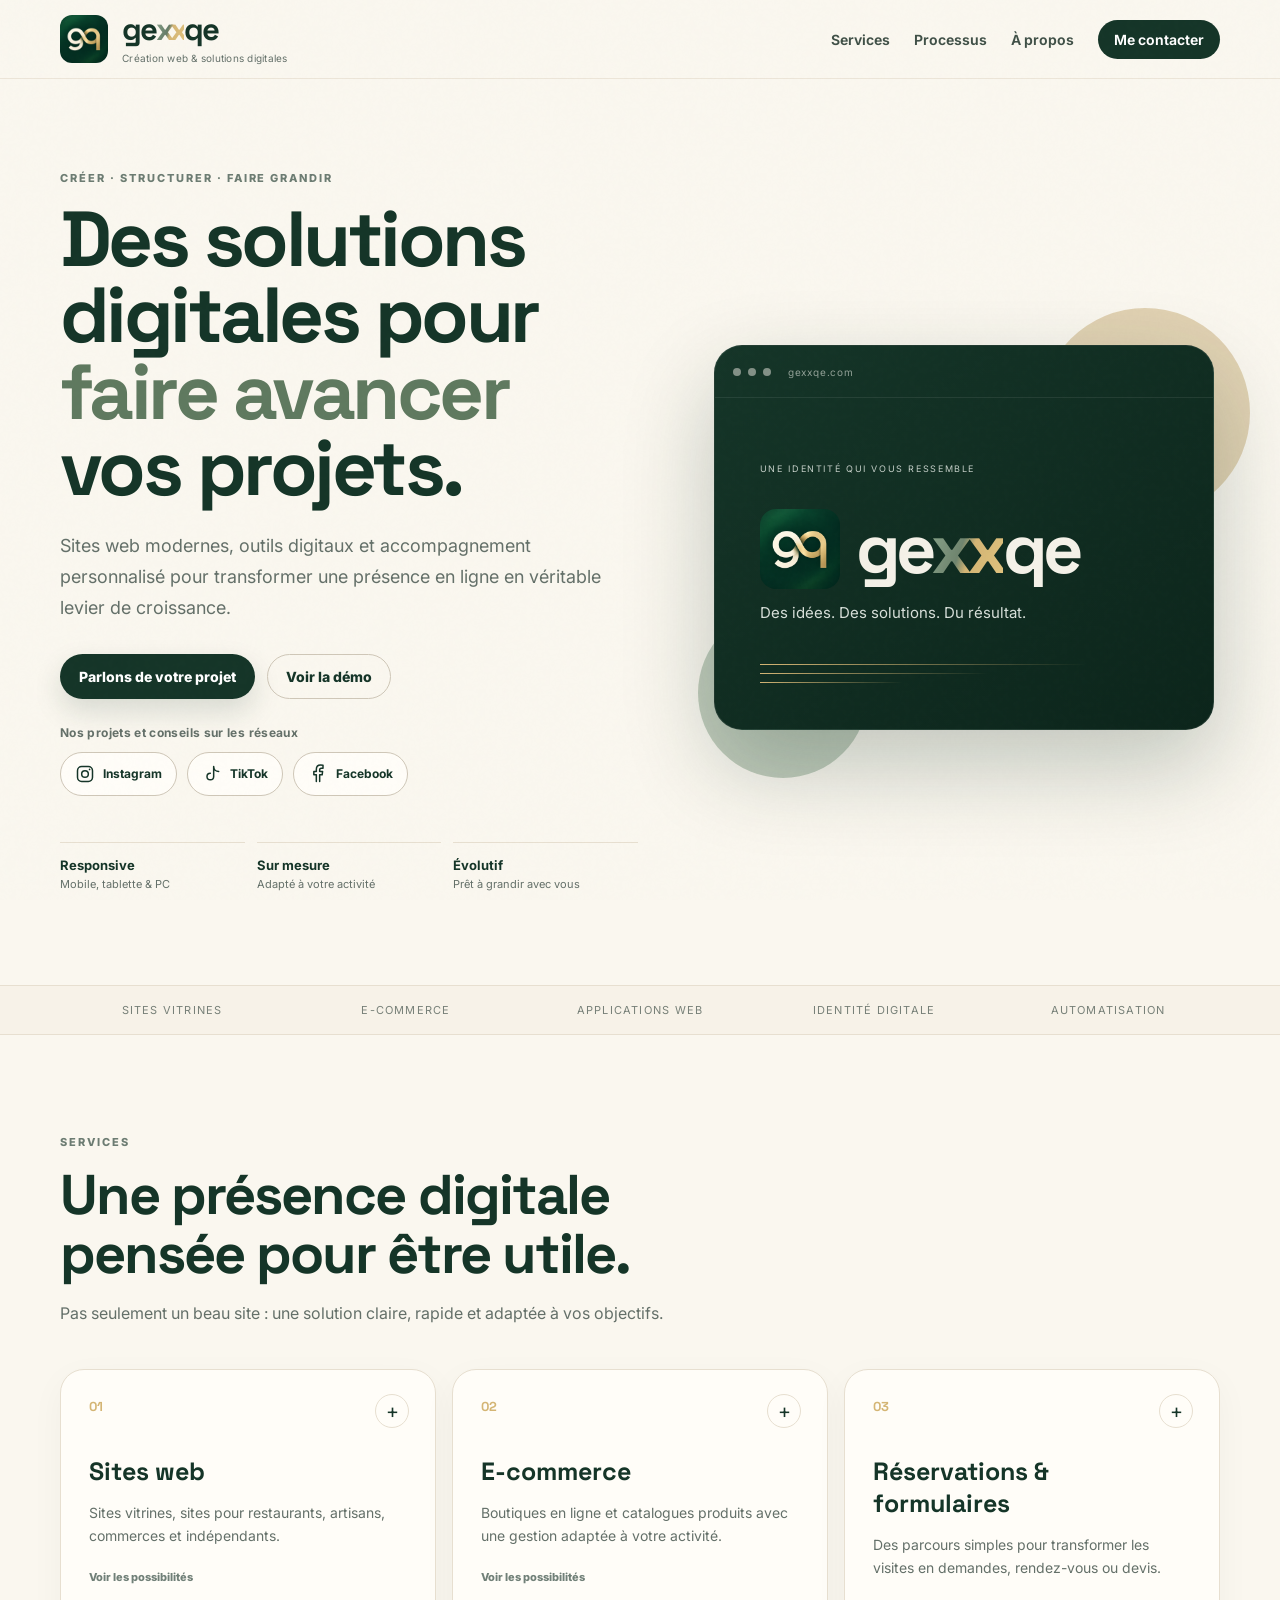
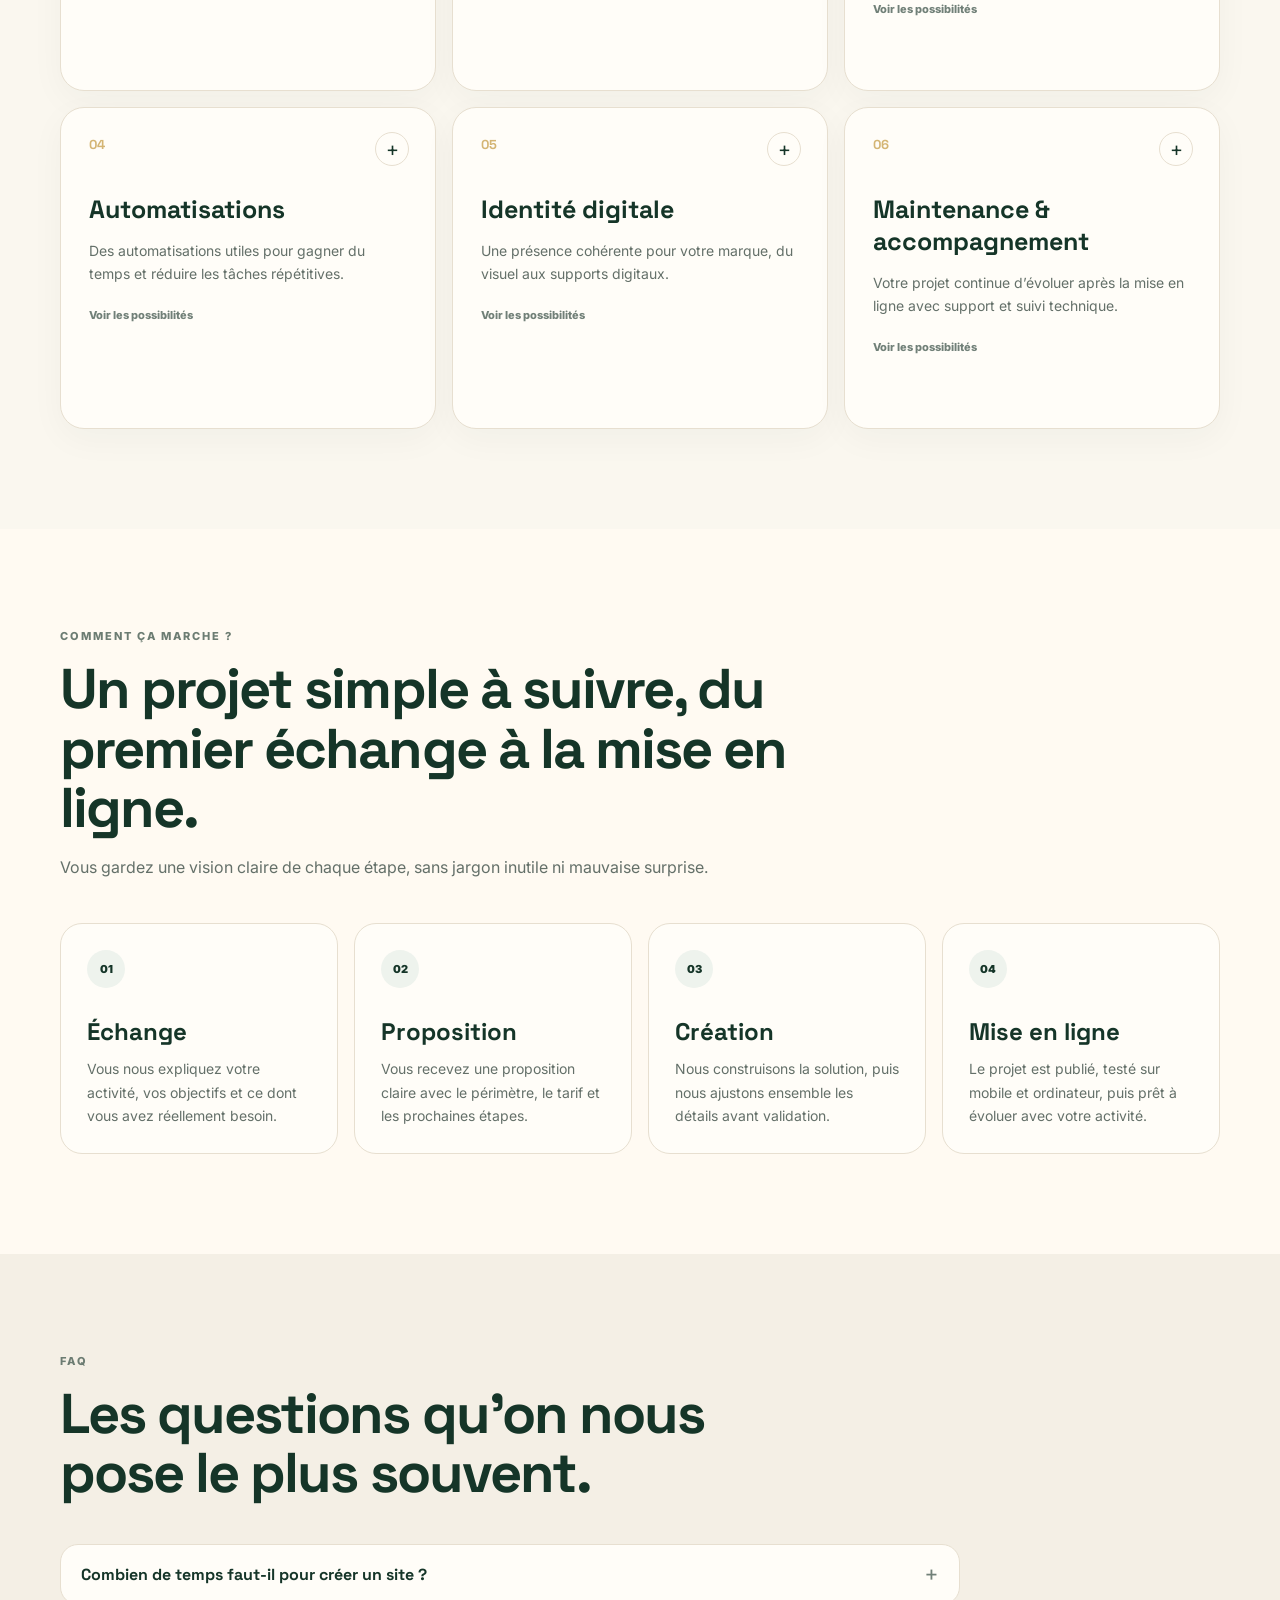
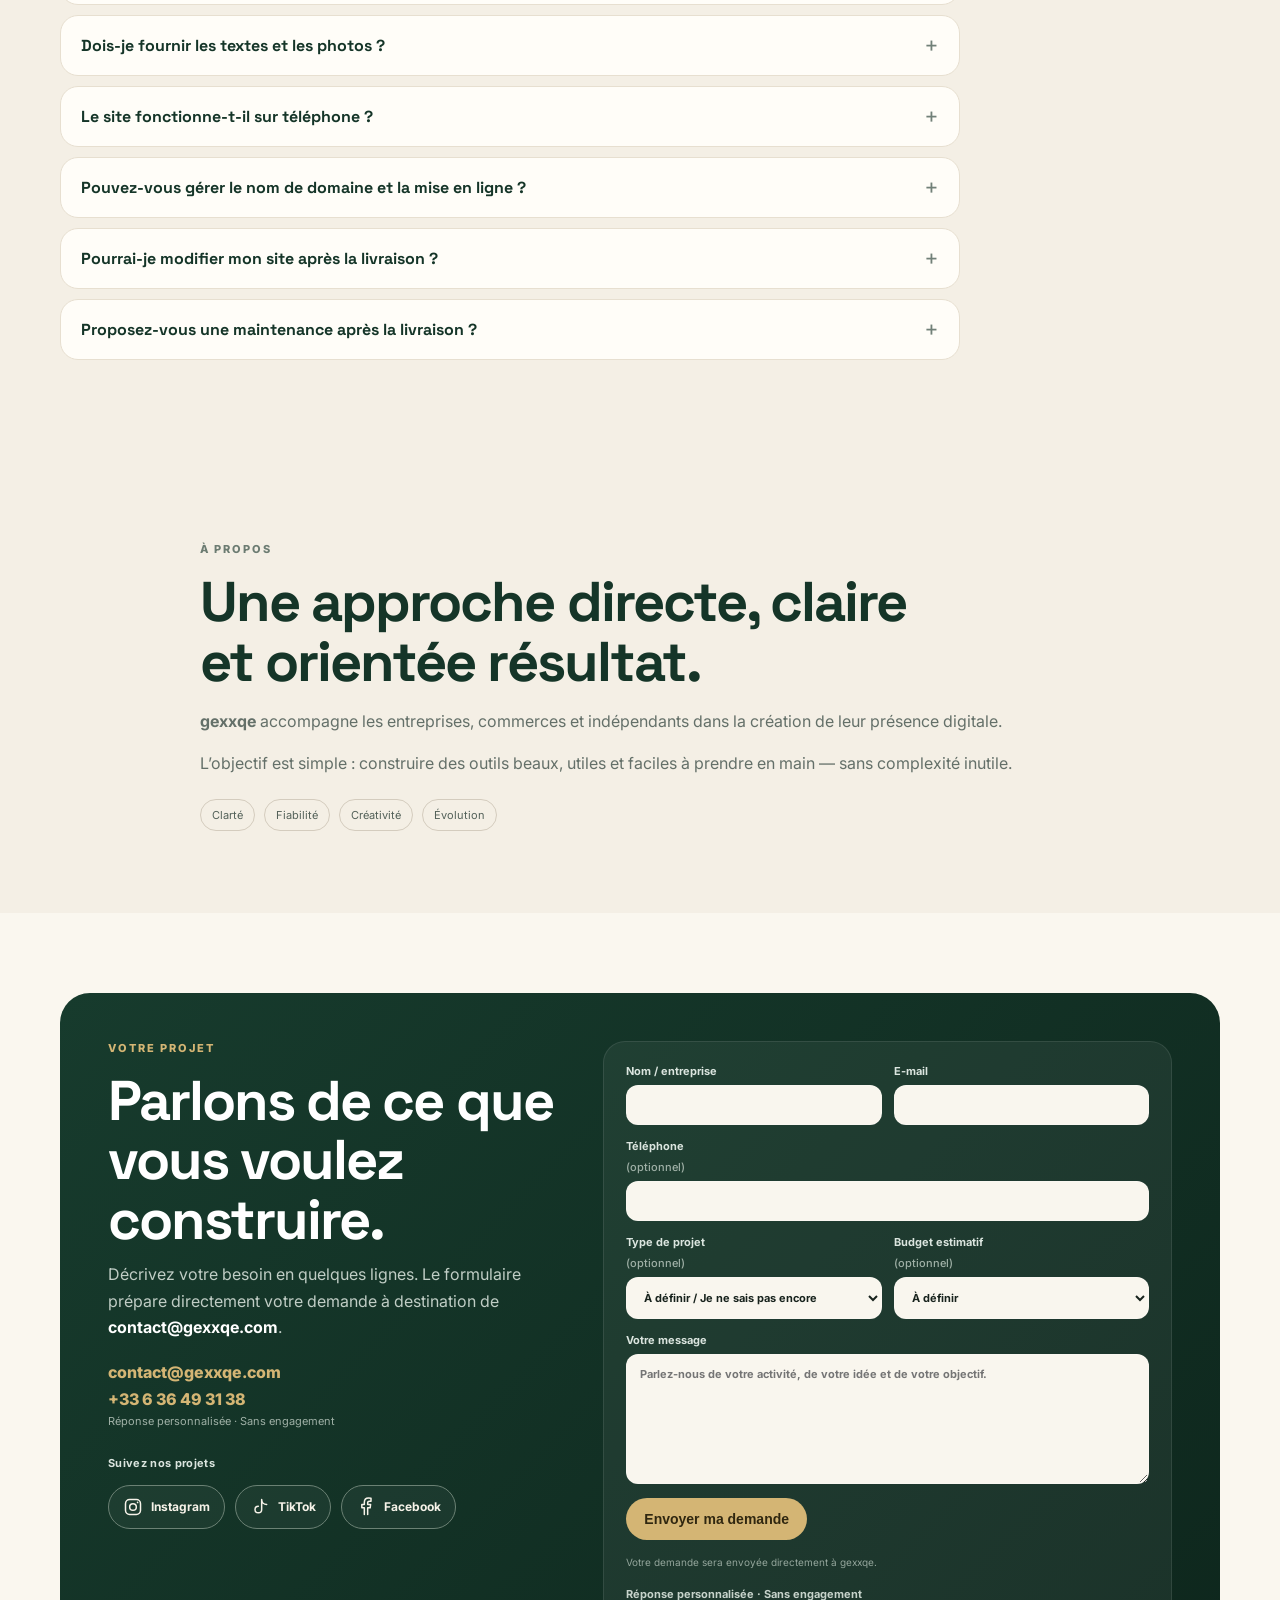
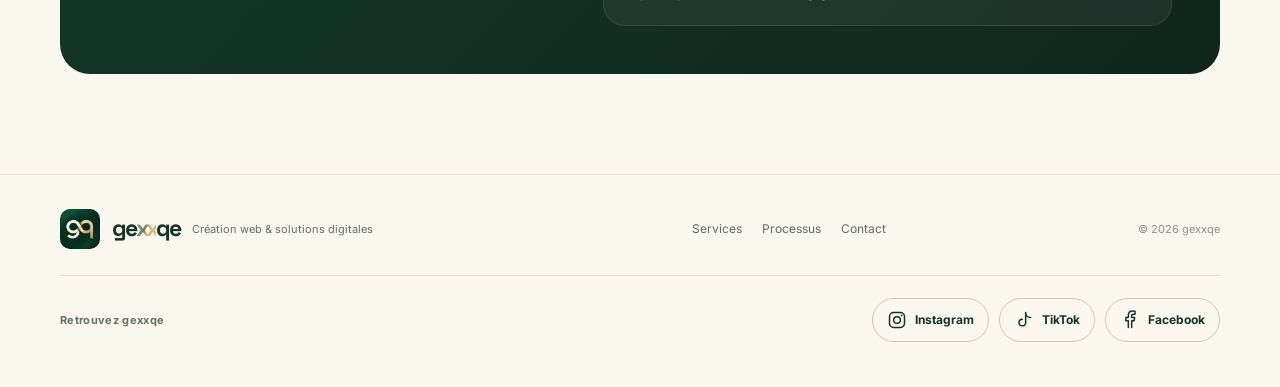
==== index.html @ e3d380ae "Show social profile buttons in homepage hero" ====
<!doctype html>
<html lang="fr">
<head>
  <meta charset="utf-8">
  <meta name="viewport" content="width=device-width,initial-scale=1,viewport-fit=cover">
  <meta name="theme-color" content="#153528">
  <meta name="description" content="gexxqe — Création web & solutions digitales. Sites modernes, performants et pensés pour faire grandir votre activité.">
  <title>gexxqe — Création web & solutions digitales</title>
  <link rel="icon" href="/favicon-gq.png" type="image/png" sizes="48x48">
  <link rel="icon" href="/favicon.ico" sizes="any">
  <link rel="apple-touch-icon" href="/apple-touch-icon.png" sizes="180x180">
  <link rel="preconnect" href="https://fonts.googleapis.com">
  <link rel="preconnect" href="https://fonts.gstatic.com" crossorigin>
  <link href="https://fonts.googleapis.com/css2?family=Inter:wght@400;500;600;700;800&family=Space+Grotesk:wght@500;600;700&display=swap" rel="stylesheet">
  <link rel="stylesheet" href="styles.css?v=hero-social-20261030">
</head>
<body>
  <div class="noise" aria-hidden="true"></div>

  <header class="site-header">
    <div class="shell nav-wrap">
      <a class="brand" href="#accueil" aria-label="gexxqe accueil">
        <img class="brand-icon" src="logo-gq.png" width="48" height="48" alt="" decoding="async">
        <span class="brand-copy"><span class="wordmark" aria-label="gexxqe"><span>ge</span><span class="xx">xx</span><span>qe</span></span>
          <span class="brand-tag">Création web & solutions digitales</span></span>
      </a>
      <button class="menu-btn" id="menuBtn" aria-label="Ouvrir le menu" aria-expanded="false">☰</button>
      <nav class="nav" id="nav">
        <a href="#services">Services</a>
        <a href="#processus">Processus</a>
        <a href="#apropos">À propos</a>
        <a class="nav-cta" href="#contact">Me contacter</a>
      </nav>
    </div>
  </header>

  <main>
    <section class="hero" id="accueil">
      <div class="shell hero-grid">
        <div class="hero-copy reveal">
          <div class="eyebrow">Créer · structurer · faire grandir</div>
          <h1>Des solutions digitales pour <span>faire avancer</span> vos projets.</h1>
          <p class="hero-lead">Sites web modernes, outils digitaux et accompagnement personnalisé pour transformer une présence en ligne en véritable levier de croissance.</p>
          <div class="hero-actions">
            <a class="btn primary" href="#contact">Parlons de votre projet</a>
            <a class="btn secondary" href="https://gexxqe.github.io/restaurant-template-pro/index.html" target="_blank" rel="noopener noreferrer" aria-label="Voir la démo du site de restaurant (nouvel onglet)">Voir la démo</a>
          </div>
          <div class="hero-social">
            <p class="social-label">Nos projets et conseils sur les réseaux</p>
            <nav class="social-links" aria-label="Suivez gexxqe sur les réseaux sociaux">
              <a class="social-link" href="https://www.instagram.com/gexxqe.web/" target="_blank" rel="noopener noreferrer" aria-label="gexxqe sur Instagram (nouvel onglet)"><svg viewBox="0 0 24 24" width="20" height="20" fill="none" stroke="currentColor" stroke-width="1.8" stroke-linecap="round" stroke-linejoin="round" aria-hidden="true" focusable="false"><rect x="3" y="3" width="18" height="18" rx="5"/><circle cx="12" cy="12" r="4"/><circle cx="17.5" cy="6.5" r="1" fill="currentColor" stroke="none"/></svg><span>Instagram</span></a>
              <a class="social-link" href="https://www.tiktok.com/@gexxqe.web" target="_blank" rel="noopener noreferrer" aria-label="gexxqe sur TikTok (nouvel onglet)"><svg viewBox="0 0 24 24" width="20" height="20" fill="none" stroke="currentColor" stroke-width="1.8" stroke-linecap="round" stroke-linejoin="round" aria-hidden="true" focusable="false"><path d="M14 3v12a4 4 0 1 1-4-4M14 3c0 4 3 6 6 6"/></svg><span>TikTok</span></a>
              <a class="social-link" href="https://www.facebook.com/share/14x7b2u1FqT/?mibextid=wwXIfr" target="_blank" rel="noopener noreferrer" aria-label="gexxqe sur Facebook (nouvel onglet)"><svg viewBox="0 0 24 24" width="20" height="20" fill="none" stroke="currentColor" stroke-width="1.8" stroke-linecap="round" stroke-linejoin="round" aria-hidden="true" focusable="false"><path d="M14 21v-8h3l.5-4H14V7c0-1.2.4-2 2-2h2V1.5c-.6-.1-1.6-.2-3-.2-3 0-5 1.9-5 5.4V9H7v4h3v8"/></svg><span>Facebook</span></a>
            </nav>
          </div>
          <div class="hero-proof">
            <div><strong>Responsive</strong><span>Mobile, tablette & PC</span></div>
            <div><strong>Sur mesure</strong><span>Adapté à votre activité</span></div>
            <div><strong>Évolutif</strong><span>Prêt à grandir avec vous</span></div>
          </div>
        </div>

        <div class="hero-visual reveal" aria-hidden="true">
          <div class="visual-card">
            <div class="visual-top">
              <span class="dot"></span><span class="dot"></span><span class="dot"></span>
              <span class="browser-url">gexxqe.com</span>
            </div>
            <div class="visual-body">
              <span class="visual-kicker">UNE IDENTITÉ QUI VOUS RESSEMBLE</span>
              <div class="visual-logo"><img class="visual-brand-icon" src="logo-gq.png" width="80" height="80" alt=""><span>ge</span><span class="xx">xx</span><span>qe</span></div>
              <p>Des idées. Des solutions. Du résultat.</p>
              <div class="visual-lines"><i></i><i></i><i></i></div>
            </div>
          </div>
          <div class="orb orb-one"></div>
          <div class="orb orb-two"></div>
        </div>
      </div>
    </section>

    <section class="strip">
      <div class="shell strip-grid">
        <span>Sites vitrines</span><span>E-commerce</span><span>Applications web</span><span>Identité digitale</span><span>Automatisation</span>
      </div>
    </section>

    <section class="section" id="services">
      <div class="shell">
        <div class="section-head reveal">
          <div class="eyebrow">Services</div>
          <h2>Une présence digitale pensée pour être utile.</h2>
          <p>Pas seulement un beau site : une solution claire, rapide et adaptée à vos objectifs.</p>
        </div>
        <div class="cards services-grid">
          <details class="service-card reveal">
            <summary>
              <span class="service-number">01</span>
              <h3>Sites web</h3>
              <p>Sites vitrines, sites pour restaurants, artisans, commerces et indépendants.</p>
              <span class="service-more">Voir les possibilités</span>
            </summary>
            <div class="service-details">
              <ul>
                <li>Site vitrine</li>
                <li>Site restaurant / commerce</li>
                <li>Site artisan / indépendant</li>
                <li>Landing page</li>
                <li>Refonte de site existant</li>
                <li>Site multilingue</li>
                <li>SEO technique de base</li>
              </ul>
            </div>
          </details>

          <details class="service-card reveal">
            <summary>
              <span class="service-number">02</span>
              <h3>E-commerce</h3>
              <p>Boutiques en ligne et catalogues produits avec une gestion adaptée à votre activité.</p>
              <span class="service-more">Voir les possibilités</span>
            </summary>
            <div class="service-details">
              <ul>
                <li>Boutique en ligne</li>
                <li>Catalogue produits</li>
                <li>Paiement en ligne</li>
                <li>Commandes & suivi</li>
                <li>Click & collect</li>
                <li>Promotions & codes</li>
              </ul>
            </div>
          </details>

          <details class="service-card reveal">
            <summary>
              <span class="service-number">03</span>
              <h3>Réservations & formulaires</h3>
              <p>Des parcours simples pour transformer les visites en demandes, rendez-vous ou devis.</p>
              <span class="service-more">Voir les possibilités</span>
            </summary>
            <div class="service-details">
              <ul>
                <li>Réservation restaurant</li>
                <li>Prise de rendez-vous</li>
                <li>Demande de devis</li>
                <li>Formulaire de contact</li>
                <li>Inscription / recrutement</li>
                <li>Formulaires sur mesure</li>
              </ul>
            </div>
          </details>

          <details class="service-card reveal">
            <summary>
              <span class="service-number">04</span>
              <h3>Automatisations</h3>
              <p>Des automatisations utiles pour gagner du temps et réduire les tâches répétitives.</p>
              <span class="service-more">Voir les possibilités</span>
            </summary>
            <div class="service-details">
              <ul>
                <li>E-mails automatiques</li>
                <li>Confirmations</li>
                <li>Rappels</li>
                <li>Notifications internes</li>
                <li>Centralisation des demandes</li>
                <li>Flux de travail personnalisés</li>
              </ul>
            </div>
          </details>

          <details class="service-card reveal">
            <summary>
              <span class="service-number">05</span>
              <h3>Identité digitale</h3>
              <p>Une présence cohérente pour votre marque, du visuel aux supports digitaux.</p>
              <span class="service-more">Voir les possibilités</span>
            </summary>
            <div class="service-details">
              <ul>
                <li>Logo & univers visuel</li>
                <li>Palette de couleurs</li>
                <li>Typographies</li>
                <li>Signature e-mail</li>
                <li>Carte de visite digitale</li>
                <li>Éléments pour réseaux sociaux</li>
              </ul>
            </div>
          </details>

          <details class="service-card reveal">
            <summary>
              <span class="service-number">06</span>
              <h3>Maintenance & accompagnement</h3>
              <p>Votre projet continue d’évoluer après la mise en ligne avec support et suivi technique.</p>
              <span class="service-more">Voir les possibilités</span>
            </summary>
            <div class="service-details">
              <ul>
                <li>Maintenance</li>
                <li>Corrections</li>
                <li>Ajout de fonctionnalités</li>
                <li>Optimisation mobile</li>
                <li>Nom de domaine & DNS</li>
                <li>E-mail professionnel</li>
                <li>Support & accompagnement</li>
              </ul>
            </div>
          </details>
        </div>
      </div>
    </section>

    <section class="section process-section" id="processus">
      <div class="shell">
        <div class="section-head reveal">
          <div class="eyebrow">Comment ça marche ?</div>
          <h2>Un projet simple à suivre, du premier échange à la mise en ligne.</h2>
          <p>Vous gardez une vision claire de chaque étape, sans jargon inutile ni mauvaise surprise.</p>
        </div>
        <div class="process-grid">
          <article class="process-step reveal"><span>01</span><h3>Échange</h3><p>Vous nous expliquez votre activité, vos objectifs et ce dont vous avez réellement besoin.</p></article>
          <article class="process-step reveal"><span>02</span><h3>Proposition</h3><p>Vous recevez une proposition claire avec le périmètre, le tarif et les prochaines étapes.</p></article>
          <article class="process-step reveal"><span>03</span><h3>Création</h3><p>Nous construisons la solution, puis nous ajustons ensemble les détails avant validation.</p></article>
          <article class="process-step reveal"><span>04</span><h3>Mise en ligne</h3><p>Le projet est publié, testé sur mobile et ordinateur, puis prêt à évoluer avec votre activité.</p></article>
        </div>
      </div>
    </section>

    <section class="section faq-section" id="faq">
      <div class="shell">
        <div class="section-head reveal">
          <div class="eyebrow">FAQ</div>
          <h2>Les questions qu’on nous pose le plus souvent.</h2>
        </div>
        <div class="faq-list reveal">
          <details><summary>Combien de temps faut-il pour créer un site ?</summary><p>Pour un site vitrine standard, comptez généralement entre 1 et 3 semaines selon le contenu, les retours et les fonctionnalités demandées.</p></details>
          <details><summary>Dois-je fournir les textes et les photos ?</summary><p>Vous pouvez fournir vos contenus existants. Nous pouvons aussi vous aider à structurer les textes, les sections et les visuels nécessaires.</p></details>
          <details><summary>Le site fonctionne-t-il sur téléphone ?</summary><p>Oui. Chaque projet est conçu pour fonctionner sur mobile, tablette et ordinateur.</p></details>
          <details><summary>Pouvez-vous gérer le nom de domaine et la mise en ligne ?</summary><p>Oui. Nous pouvons vous accompagner pour le domaine, la configuration technique et la mise en ligne du site.</p></details>
          <details><summary>Pourrai-je modifier mon site après la livraison ?</summary><p>Oui, selon la formule choisie. Certaines solutions intègrent un espace d’administration pour gérer facilement le contenu.</p></details>
          <details><summary>Proposez-vous une maintenance après la livraison ?</summary><p>Oui. La maintenance, les évolutions et le support peuvent être ajoutés selon vos besoins.</p></details>
        </div>
      </div>
    </section>

    <section class="section about-section" id="apropos">
      <div class="shell about-simple">
        <div class="about-copy reveal">
          <div class="eyebrow">À propos</div>
          <h2>Une approche directe, claire et orientée résultat.</h2>
          <p><strong>gexxqe</strong> accompagne les entreprises, commerces et indépendants dans la création de leur présence digitale.</p>
          <p>L’objectif est simple : construire des outils beaux, utiles et faciles à prendre en main — sans complexité inutile.</p>
          <div class="values"><span>Clarté</span><span>Fiabilité</span><span>Créativité</span><span>Évolution</span></div>
        </div>
      </div>
    </section>

    <section class="section contact-section" id="contact">
      <div class="shell contact-card reveal">
        <div class="contact-copy">
          <div class="eyebrow gold">Votre projet</div>
          <h2>Parlons de ce que vous voulez construire.</h2>
          <p>Décrivez votre besoin en quelques lignes. Le formulaire prépare directement votre demande à destination de <strong>contact@gexxqe.com</strong>.</p>
          <div class="contact-direct">
            <a href="mailto:contact@gexxqe.com">contact@gexxqe.com</a>
            <a href="tel:+33636493138">+33 6 36 49 31 38</a>
            <span>Réponse personnalisée · Sans engagement</span>
          </div>
          <div class="contact-social">
            <p class="social-label">Suivez nos projets</p>
            <nav class="social-links" aria-label="Réseaux sociaux de gexxqe">
              <a class="social-link" href="https://www.instagram.com/gexxqe.web/" target="_blank" rel="noopener noreferrer" aria-label="gexxqe sur Instagram (nouvel onglet)"><svg viewBox="0 0 24 24" width="20" height="20" fill="none" stroke="currentColor" stroke-width="1.8" stroke-linecap="round" stroke-linejoin="round" aria-hidden="true" focusable="false"><rect x="3" y="3" width="18" height="18" rx="5"/><circle cx="12" cy="12" r="4"/><circle cx="17.5" cy="6.5" r="1" fill="currentColor" stroke="none"/></svg><span>Instagram</span></a>
              <a class="social-link" href="https://www.tiktok.com/@gexxqe.web" target="_blank" rel="noopener noreferrer" aria-label="gexxqe sur TikTok (nouvel onglet)"><svg viewBox="0 0 24 24" width="20" height="20" fill="none" stroke="currentColor" stroke-width="1.8" stroke-linecap="round" stroke-linejoin="round" aria-hidden="true" focusable="false"><path d="M14 3v12a4 4 0 1 1-4-4M14 3c0 4 3 6 6 6"/></svg><span>TikTok</span></a>
              <a class="social-link" href="https://www.facebook.com/share/14x7b2u1FqT/?mibextid=wwXIfr" target="_blank" rel="noopener noreferrer" aria-label="gexxqe sur Facebook (nouvel onglet)"><svg viewBox="0 0 24 24" width="20" height="20" fill="none" stroke="currentColor" stroke-width="1.8" stroke-linecap="round" stroke-linejoin="round" aria-hidden="true" focusable="false"><path d="M14 21v-8h3l.5-4H14V7c0-1.2.4-2 2-2h2V1.5c-.6-.1-1.6-.2-3-.2-3 0-5 1.9-5 5.4V9H7v4h3v8"/></svg><span>Facebook</span></a>
            </nav>
          </div>
        </div>
        <form class="contact-form" id="contactForm" action="https://formsubmit.co/contact@gexxqe.com" method="POST">
          <input type="hidden" name="_subject" value="Nouvelle demande depuis gexxqe.com">
          <input type="hidden" name="_template" value="table">
          <input type="hidden" name="_next" value="https://gexxqe.com/merci.html">
          <input type="text" name="_honey" class="form-honey" tabindex="-1" autocomplete="off" aria-hidden="true">
          <div class="form-row">
            <label>Nom / entreprise<input type="text" name="name" autocomplete="name" required></label>
            <label>E-mail<input type="email" name="email" autocomplete="email" required></label>
          </div>
          <label>Téléphone <span class="optional">(optionnel)</span><input type="tel" name="phone" autocomplete="tel" inputmode="tel"></label>
          <div class="form-row">
            <label>Type de projet <span class="optional">(optionnel)</span>
              <select name="project">
                <option value="" selected>À définir / Je ne sais pas encore</option>
                <option>Site web</option>
                <option>E-commerce</option>
                <option>Réservations / formulaires</option>
                <option>Automatisation</option>
                <option>Identité digitale</option>
                <option>Maintenance / évolution</option>
                <option>Application / outil digital</option>
                <option>Autre</option>
              </select>
            </label>
            <label>Budget estimatif <span class="optional">(optionnel)</span>
              <select name="budget">
                <option value="" selected>À définir</option>
                <option>Moins de 700 €</option>
                <option>700–1 000 €</option>
                <option>1 000–1 500 €</option>
                <option>Plus de 1 500 €</option>
              </select>
            </label>
          </div>
          <label>Votre message<textarea name="message" rows="5" required placeholder="Parlez-nous de votre activité, de votre idée et de votre objectif."></textarea></label>
          <button class="btn gold-btn form-submit" type="submit">Envoyer ma demande</button>
          <p class="form-note">Votre demande sera envoyée directement à gexxqe.</p>
          <p class="form-trust">Réponse personnalisée · Sans engagement</p>
        </form>
      </div>
    </section>
  </main>

  <footer>
    <div class="shell footer-grid">
      <div class="footer-brand">
        <span class="brand-lockup"><img class="brand-icon" src="logo-gq.png" width="48" height="48" alt="" decoding="async"><span class="wordmark small"><span>ge</span><span class="xx">xx</span><span>qe</span></span></span>
        <span>Création web & solutions digitales</span>
      </div>
      <div class="footer-links"><a href="#services">Services</a><a href="#processus">Processus</a><a href="mailto:contact@gexxqe.com">Contact</a></div>
      <div class="copyright">© <span id="year"></span> gexxqe</div>
    </div>
    <div class="shell footer-social">
      <span class="social-label">Retrouvez gexxqe</span>
      <nav class="social-links" aria-label="Retrouvez gexxqe sur les réseaux sociaux">
              <a class="social-link" href="https://www.instagram.com/gexxqe.web/" target="_blank" rel="noopener noreferrer" aria-label="gexxqe sur Instagram (nouvel onglet)"><svg viewBox="0 0 24 24" width="20" height="20" fill="none" stroke="currentColor" stroke-width="1.8" stroke-linecap="round" stroke-linejoin="round" aria-hidden="true" focusable="false"><rect x="3" y="3" width="18" height="18" rx="5"/><circle cx="12" cy="12" r="4"/><circle cx="17.5" cy="6.5" r="1" fill="currentColor" stroke="none"/></svg><span>Instagram</span></a>
              <a class="social-link" href="https://www.tiktok.com/@gexxqe.web" target="_blank" rel="noopener noreferrer" aria-label="gexxqe sur TikTok (nouvel onglet)"><svg viewBox="0 0 24 24" width="20" height="20" fill="none" stroke="currentColor" stroke-width="1.8" stroke-linecap="round" stroke-linejoin="round" aria-hidden="true" focusable="false"><path d="M14 3v12a4 4 0 1 1-4-4M14 3c0 4 3 6 6 6"/></svg><span>TikTok</span></a>
              <a class="social-link" href="https://www.facebook.com/share/14x7b2u1FqT/?mibextid=wwXIfr" target="_blank" rel="noopener noreferrer" aria-label="gexxqe sur Facebook (nouvel onglet)"><svg viewBox="0 0 24 24" width="20" height="20" fill="none" stroke="currentColor" stroke-width="1.8" stroke-linecap="round" stroke-linejoin="round" aria-hidden="true" focusable="false"><path d="M14 21v-8h3l.5-4H14V7c0-1.2.4-2 2-2h2V1.5c-.6-.1-1.6-.2-3-.2-3 0-5 1.9-5 5.4V9H7v4h3v8"/></svg><span>Facebook</span></a>
      </nav>
    </div>
  </footer>

  <script src="app.js"></script>
</body>
</html>
---- styles.css ----
:root{--deep:#153528;--deep2:#0f2b20;--sage:#8da98f;--gold:#d4b574;--cream:#faf7ef;--paper:#fffdf8;--ink:#18231d;--muted:#647069;--line:#e7dfd0;--shadow:0 24px 70px rgba(21,53,40,.12)}
*{box-sizing:border-box}html{scroll-behavior:smooth}body{margin:0;background:var(--cream);color:var(--ink);font-family:Inter,system-ui,sans-serif;overflow-x:hidden}a{color:inherit;text-decoration:none}.shell{width:min(1160px,calc(100% - 40px));margin:auto}.noise{position:fixed;inset:0;pointer-events:none;opacity:.025;z-index:100;background-image:url("data:image/svg+xml,%3Csvg viewBox='0 0 180 180' xmlns='http://www.w3.org/2000/svg'%3E%3Cfilter id='n'%3E%3CfeTurbulence type='fractalNoise' baseFrequency='.85' numOctaves='2' stitchTiles='stitch'/%3E%3C/filter%3E%3Crect width='100%25' height='100%25' filter='url(%23n)' opacity='.55'/%3E%3C/svg%3E")}
.site-header{position:sticky;top:0;z-index:50;background:rgba(250,247,239,.86);backdrop-filter:blur(18px);border-bottom:1px solid rgba(231,223,208,.75)}.nav-wrap{min-height:78px;display:flex;align-items:center;justify-content:space-between;gap:24px}.brand{display:flex;align-items:center;gap:14px}.wordmark{display:inline-flex;align-items:center;font-family:"Space Grotesk",sans-serif;font-weight:700;font-size:31px;letter-spacing:-2px;color:var(--deep);line-height:1}.wordmark .xx{background:linear-gradient(110deg,var(--sage),#667c67 45%,var(--gold) 55%,#e0c37e);-webkit-background-clip:text;background-clip:text;color:transparent;letter-spacing:-4px}.brand-tag{font-size:11px;letter-spacing:.06em;color:var(--muted);border-left:1px solid var(--line);padding-left:14px}.nav{display:flex;align-items:center;gap:24px;font-size:14px;font-weight:650}.nav a:not(.nav-cta){color:#405047}.nav a:hover{color:var(--deep)}.nav-cta{padding:11px 16px;border-radius:999px;background:var(--deep);color:white}.menu-btn{display:none;border:0;background:none;font-size:24px;color:var(--deep)}
.hero{position:relative;padding:92px 0 80px;min-height:720px;display:flex;align-items:center}.hero-grid{display:grid;grid-template-columns:1.06fr .94fr;gap:70px;align-items:center}.eyebrow{text-transform:uppercase;letter-spacing:.18em;font-size:11px;font-weight:800;color:#6c7c72;margin-bottom:16px}.eyebrow.gold{color:var(--gold)}h1,h2,h3{font-family:"Space Grotesk",sans-serif}h1{font-size:clamp(46px,6.2vw,78px);line-height:.98;letter-spacing:-.045em;margin:0 0 24px;color:var(--deep)}h1 span{color:#5f795f}.hero-lead{font-size:18px;line-height:1.72;color:var(--muted);max-width:680px;margin:0}.hero-actions{display:flex;gap:12px;flex-wrap:wrap;margin-top:30px}.btn{display:inline-flex;align-items:center;justify-content:center;padding:13px 18px;border-radius:999px;font-weight:800;font-size:14px;transition:.25s ease;border:1px solid transparent}.btn:hover{transform:translateY(-2px)}.primary{background:var(--deep);color:white;box-shadow:0 12px 28px rgba(21,53,40,.15)}.secondary{background:transparent;border-color:#cfc7b8;color:var(--deep)}.gold-btn{background:var(--gold);color:#302710}.dark-outline{border-color:#557064;color:white}.full{width:100%}.hero-proof{display:grid;grid-template-columns:repeat(3,1fr);gap:12px;margin-top:46px}.hero-proof div{padding:14px 0;border-top:1px solid var(--line)}.hero-proof strong,.hero-proof span{display:block}.hero-proof strong{font-size:13px;color:var(--deep)}.hero-proof span{font-size:11px;color:var(--muted);margin-top:4px}
.hero-visual{position:relative;min-height:500px;display:grid;place-items:center}.visual-card{width:min(100%,500px);aspect-ratio:1/.77;border-radius:28px;background:linear-gradient(145deg,#153528,#0c251b);box-shadow:0 36px 90px rgba(13,42,30,.24);overflow:hidden;position:relative;z-index:2;border:1px solid rgba(255,255,255,.08)}.visual-top{height:52px;border-bottom:1px solid rgba(255,255,255,.08);display:flex;align-items:center;padding:0 18px;gap:7px}.dot{width:8px;height:8px;border-radius:50%;background:#839187}.browser-url{margin-left:10px;font-size:10px;color:#91a096;letter-spacing:.08em}.visual-body{padding:58px 45px}.visual-kicker{font-size:9px;letter-spacing:.18em;color:#c5cfc8}.visual-logo{font-family:"Space Grotesk";font-weight:700;font-size:70px;letter-spacing:-5px;color:#f4f1e8;margin:28px 0 10px}.visual-logo .xx{background:linear-gradient(110deg,var(--sage),#6f856e 44%,var(--gold) 56%,#e2c57f);-webkit-background-clip:text;background-clip:text;color:transparent}.visual-body p{color:#d7dfd9;margin:0;font-size:15px}.visual-lines{margin-top:42px;display:grid;gap:8px}.visual-lines i{height:1px;background:linear-gradient(90deg,var(--gold),transparent);display:block}.visual-lines i:nth-child(1){width:80%}.visual-lines i:nth-child(2){width:56%}.visual-lines i:nth-child(3){width:35%}.orb{position:absolute;border-radius:50%;filter:blur(0);opacity:.7}.orb-one{width:210px;height:210px;background:#d7c39b;right:-30px;top:20px}.orb-two{width:170px;height:170px;background:#a9bba7;left:-10px;bottom:10px}
.strip{border-top:1px solid var(--line);border-bottom:1px solid var(--line);background:#f7f2e8}.strip-grid{display:grid;grid-template-columns:repeat(5,1fr);padding:17px 0;text-align:center;gap:10px}.strip span{font-size:11px;text-transform:uppercase;letter-spacing:.11em;color:#778078}
.section{padding:100px 0}.section-head{max-width:730px;margin-bottom:42px}.section-head h2,.about-copy h2,.contact-card h2{font-size:clamp(35px,5vw,56px);line-height:1.06;letter-spacing:-.035em;margin:0 0 16px;color:var(--deep)}.section-head p,.about-copy p{font-size:16px;line-height:1.75;color:var(--muted);margin:0}.cards{display:grid;gap:16px}.services-grid{grid-template-columns:repeat(3,1fr)}.service-card{background:var(--paper);border:1px solid var(--line);border-radius:24px;padding:28px;min-height:340px;box-shadow:0 10px 35px rgba(21,53,40,.04)}.service-number{display:block;color:var(--gold);font-family:"Space Grotesk";font-weight:700;font-size:13px;margin-bottom:40px}.service-card h3{font-size:25px;margin:0 0 12px;color:var(--deep)}.service-card p{color:var(--muted);line-height:1.65;font-size:14px}.service-card ul,.price-card ul{list-style:none;padding:0;margin:24px 0 0;display:grid;gap:10px}.service-card li,.price-card li{font-size:13px;color:#4b5d52}.service-card li:before,.price-card li:before{content:"↗";color:var(--gold);margin-right:8px}
.section-dark{background:var(--deep2);color:white}.section-head.light h2{color:white}.section-head.light p{color:#b8c5bd}.project-card{display:grid;grid-template-columns:1.1fr .9fr;background:#173b2d;border:1px solid rgba(255,255,255,.08);border-radius:28px;overflow:hidden}.project-preview{padding:32px;background:radial-gradient(circle at 30% 30%,#355c47,#173b2d 60%)}.project-browser{background:#f7f2e8;border-radius:18px;overflow:hidden;box-shadow:0 28px 70px rgba(0,0,0,.25);min-height:350px}.mini-header{height:58px;background:white;display:flex;align-items:center;padding:0 18px;gap:9px;color:var(--deep);font-weight:800}.mini-header span{margin-right:auto}.mini-header div{width:7px;height:7px;border-radius:50%;background:#d7d2c8}.mini-hero{padding:55px 38px;min-height:292px;background:linear-gradient(120deg,#f8f3e8,#e3ebdf);display:flex;flex-direction:column;justify-content:center}.mini-hero small{font-size:9px;letter-spacing:.18em;color:#917938}.mini-hero strong{font-family:"Space Grotesk";color:var(--deep);font-size:35px;line-height:1.05;max-width:430px;margin:12px 0}.mini-hero span{font-size:11px;color:#6b756d}.project-copy{padding:44px;display:flex;flex-direction:column;justify-content:center}.tag{font-size:10px;text-transform:uppercase;letter-spacing:.16em;color:var(--gold)}.project-copy h3{font-size:35px;margin:12px 0;color:white}.project-copy p{color:#bdc9c1;line-height:1.7}.project-features{display:grid;grid-template-columns:1fr 1fr;gap:9px;margin:24px 0 28px;font-size:12px;color:#dce5df}
.pricing-grid{display:grid;grid-template-columns:repeat(3,1fr);gap:16px}.price-card{position:relative;background:var(--paper);border:1px solid var(--line);border-radius:24px;padding:30px}.price-card.featured{background:linear-gradient(145deg,#173b2d,#102d22);color:white;transform:translateY(-8px);box-shadow:0 28px 65px rgba(21,53,40,.18)}.plan{display:block;text-transform:uppercase;letter-spacing:.13em;font-size:11px;font-weight:800;color:#7a857e}.featured .plan{color:#c3d0c7}.price{display:block;font-family:"Space Grotesk";font-size:29px;margin:18px 0 12px;color:var(--deep)}.featured .price{color:white}.price-card p{font-size:14px;line-height:1.65;color:var(--muted);min-height:70px}.featured p,.featured li{color:#c7d3cb}.price-card .btn{margin-top:30px}.popular{position:absolute;right:20px;top:20px;background:var(--gold);color:#342a14;border-radius:999px;padding:7px 9px;font-size:9px;font-weight:900;text-transform:uppercase;letter-spacing:.1em}.pricing-note{text-align:center;font-size:12px;color:var(--muted);margin-top:26px}
.about-section{background:#f4efe5}.about-grid{display:grid;grid-template-columns:.75fr 1.25fr;gap:70px;align-items:center}.about-mark{min-height:0;border-radius:30px;background:transparent;display:grid;place-items:center;box-shadow:none;overflow:hidden}.about-logo{display:block;width:100%;height:auto;border-radius:30px}.about-copy p{margin-bottom:14px}.values{display:flex;gap:9px;flex-wrap:wrap;margin-top:24px}.values span{border:1px solid #d4ccbe;border-radius:999px;padding:8px 11px;font-size:11px;color:#536159}
.contact-section{padding-top:80px}.contact-card{background:linear-gradient(135deg,#173b2d,#0e271d);border-radius:30px;padding:48px;display:grid;grid-template-columns:1.2fr .8fr;gap:30px;align-items:center;color:white}.contact-card h2{color:white;margin-bottom:12px}.contact-card p{color:#c0cdc5;line-height:1.65;margin:0;max-width:700px}.contact-actions{display:flex;justify-content:flex-end;gap:10px;flex-wrap:wrap}
footer{padding:34px 0 45px;border-top:1px solid var(--line)}.footer-grid{display:grid;grid-template-columns:1.4fr 1fr .6fr;gap:20px;align-items:center}.footer-brand{display:flex;align-items:center;gap:12px;color:var(--muted);font-size:11px}.wordmark.small{font-size:23px}.footer-links{display:flex;justify-content:center;gap:20px;font-size:12px;color:#5f6b64}.copyright{text-align:right;font-size:11px;color:#8a918d}
.reveal{opacity:0;transform:translateY(22px);transition:opacity .7s ease,transform .7s ease}.reveal.is-visible{opacity:1;transform:none}
@media(max-width:900px){.brand-tag{display:none}.nav{position:absolute;top:78px;left:20px;right:20px;background:#fffdf8;border:1px solid var(--line);border-radius:18px;padding:18px;display:none;flex-direction:column;align-items:stretch;box-shadow:var(--shadow)}.nav.open{display:flex}.menu-btn{display:block}.hero{padding-top:60px}.hero-grid,.project-card,.about-grid,.contact-card{grid-template-columns:1fr}.hero-visual{min-height:430px}.services-grid,.pricing-grid{grid-template-columns:1fr}.price-card.featured{transform:none}.strip-grid{grid-template-columns:repeat(2,1fr)}.strip-grid span:last-child{grid-column:1/-1}.contact-actions{justify-content:flex-start}.footer-grid{grid-template-columns:1fr;text-align:left}.footer-links{justify-content:flex-start}.copyright{text-align:left}.about-mark{min-height:340px}}
@media(max-width:560px){.shell{width:min(100% - 28px,1160px)}.site-header .shell{width:calc(100% - 28px)}.hero{min-height:auto;padding:52px 0 58px}.hero-grid{gap:35px}h1{font-size:47px}.hero-proof{grid-template-columns:1fr}.hero-proof div{padding:10px 0}.hero-visual{min-height:330px}.visual-card{border-radius:22px}.visual-body{padding:42px 28px}.visual-logo{font-size:54px}.section{padding:72px 0}.service-card,.price-card{padding:24px}.project-preview{padding:14px}.project-browser{min-height:300px}.mini-hero{padding:40px 22px}.mini-hero strong{font-size:29px}.project-copy{padding:28px}.project-features{grid-template-columns:1fr}.contact-card{padding:30px 24px}.footer-brand{align-items:flex-start;flex-direction:column}}
@media(prefers-reduced-motion:reduce){html{scroll-behavior:auto}.reveal{opacity:1;transform:none;transition:none}.btn{transition:none}}

.process-section{background:#fffaf2}.process-grid{display:grid;grid-template-columns:repeat(4,1fr);gap:16px}.process-step{background:var(--paper);border:1px solid var(--line);border-radius:22px;padding:26px;min-height:230px}.process-step>span{display:inline-flex;width:38px;height:38px;border-radius:50%;align-items:center;justify-content:center;background:#eef3ed;color:var(--deep);font-size:11px;font-weight:900;margin-bottom:28px}.process-step h3{font-size:24px;margin:0 0 10px;color:var(--deep)}.process-step p{font-size:14px;line-height:1.65;color:var(--muted);margin:0}
.faq-section{background:#f4efe5}.faq-list{display:grid;gap:10px;max-width:900px}.faq-list details{background:var(--paper);border:1px solid var(--line);border-radius:18px;padding:0 20px}.faq-list summary{cursor:pointer;list-style:none;font-family:"Space Grotesk";font-weight:700;color:var(--deep);padding:19px 34px 19px 0;position:relative}.faq-list summary::-webkit-details-marker{display:none}.faq-list summary:after{content:"+";position:absolute;right:0;top:14px;font-size:24px;color:#718078;font-weight:400}.faq-list details[open] summary:after{content:"–"}.faq-list p{color:var(--muted);line-height:1.7;font-size:14px;margin:0;padding:0 0 18px}
.contact-card{grid-template-columns:.9fr 1.1fr;align-items:start}.contact-copy strong{color:white}.contact-direct{display:grid;gap:5px;margin-top:22px}.contact-direct a{color:var(--gold);font-weight:800}.contact-direct span{font-size:11px;color:#9fb0a6}.contact-form{display:grid;gap:14px;background:rgba(255,255,255,.055);border:1px solid rgba(255,255,255,.09);border-radius:22px;padding:22px}.form-row{display:grid;grid-template-columns:1fr 1fr;gap:12px}.contact-form label{display:grid;gap:7px;font-size:11px;font-weight:700;color:#dbe5df}.contact-form input,.contact-form select,.contact-form textarea{width:100%;border:1px solid rgba(255,255,255,.15);background:#f9f6ee;color:var(--ink);border-radius:12px;padding:12px 13px;font:inherit;outline:none}.contact-form textarea{resize:vertical;min-height:130px}.contact-form input:focus,.contact-form select:focus,.contact-form textarea:focus{border-color:var(--gold);box-shadow:0 0 0 3px rgba(212,181,116,.16)}.form-submit{border:0;cursor:pointer;width:max-content}.form-note{font-size:10px!important;color:#93a59b!important;margin:0!important}
@media(max-width:900px){.process-grid{grid-template-columns:repeat(2,1fr)}.contact-card{grid-template-columns:1fr}}
@media(max-width:560px){.process-grid,.form-row{grid-template-columns:1fr}.process-step{min-height:0}.form-submit{width:100%}}

.optional{font-weight:500;color:#9fb0a6}.form-trust{font-size:11px!important;color:#c7d3cb!important;margin:0!important;font-weight:700}.contact-direct a+a{margin-top:2px}
@media(max-width:560px){.contact-form textarea{min-height:105px}}

.service-card{padding:0;min-height:0;overflow:hidden}.service-card summary{list-style:none;cursor:pointer;padding:28px;min-height:320px;position:relative}.service-card summary::-webkit-details-marker{display:none}.service-card summary:after{content:"+";position:absolute;right:26px;top:24px;width:32px;height:32px;border:1px solid var(--line);border-radius:50%;display:grid;place-items:center;color:var(--deep);font-size:20px;font-weight:400}.service-card[open] summary:after{content:"–"}.service-card[open] summary{min-height:0}.service-card summary p{margin-bottom:0}.service-more{display:inline-block;margin-top:22px;font-size:11px;font-weight:800;color:#718078}.service-details{padding:0 28px 28px;border-top:1px solid var(--line);background:#fbf8f1}.service-details ul{margin-top:22px}.service-card[open]{box-shadow:0 16px 44px rgba(21,53,40,.08)}
@media(max-width:560px){.service-card summary{min-height:0;padding:24px}.service-card summary:after{right:20px;top:20px}.service-details{padding:0 24px 24px}}

.form-honey{position:absolute!important;left:-9999px!important;width:1px!important;height:1px!important;opacity:0!important;pointer-events:none!important}
.thanks-page{min-height:100vh;display:grid;place-items:center;padding:24px;background:radial-gradient(circle at top,#eef3ed,var(--cream) 55%)}.thanks-wrap{width:min(720px,100%)}.thanks-card{background:var(--paper);border:1px solid var(--line);border-radius:30px;padding:52px;box-shadow:var(--shadow);text-align:center}.thanks-card .wordmark{margin-bottom:36px}.thanks-card .eyebrow{margin-top:10px}.thanks-card h1{font-size:clamp(40px,7vw,66px);margin-bottom:20px}.thanks-card p{color:var(--muted);line-height:1.7;margin:0 auto 28px;max-width:520px}.thanks-card .btn{min-width:180px}
@media(max-width:560px){.thanks-card{padding:38px 24px}.thanks-card h1{font-size:42px}}

.about-simple{max-width:880px;margin:auto}.about-simple .about-copy{max-width:820px}.about-simple .about-copy h2{max-width:760px}.about-section{padding:82px 0}.about-simple .values{margin-top:22px}
@media(max-width:560px){.about-section{padding:58px 0}.about-simple .about-copy h2{font-size:clamp(38px,11vw,52px)}.about-simple .about-copy p{font-size:15px;line-height:1.7}.about-simple .values{gap:8px}.about-simple .values span{padding:8px 10px}}

/* Shared gq identity: complete square artwork with safe margins. */
.brand-icon{display:block;width:48px;height:48px;object-fit:contain;border-radius:12px;flex-shrink:0}
.brand-copy{display:flex;flex-direction:column;gap:7px;min-width:0}
.brand-copy .brand-tag{border:0;padding:0;font-size:10px;letter-spacing:.025em}
.brand-lockup{display:inline-flex;align-items:center;gap:12px;flex-shrink:0}
.footer-brand .brand-icon{width:40px;height:40px;border-radius:10px}
.visual-logo{display:flex;align-items:center;gap:0}
.visual-brand-icon{display:block;width:80px;height:80px;object-fit:contain;border-radius:16px;flex-shrink:0;margin-right:16px}
.thanks-brand{justify-content:center;margin-bottom:36px}
.thanks-card .thanks-brand .wordmark{margin-bottom:0}
@media(max-width:560px){.brand{gap:10px}.brand-icon{width:42px;height:42px;border-radius:10px}.brand-copy .wordmark{font-size:28px}.visual-brand-icon{width:64px;height:64px;margin-right:12px}}

/* Public social profiles, available in contact and footer. */
.social-links{display:flex;align-items:center;flex-wrap:wrap;gap:10px}
.social-link{display:inline-flex;align-items:center;justify-content:center;gap:8px;min-height:44px;padding:10px 14px;border:1px solid #cfc7b8;border-radius:999px;color:var(--deep);font-size:12px;font-weight:700;transition:background .2s ease,color .2s ease,border-color .2s ease}
.social-link svg{display:block;flex-shrink:0}
.social-link:hover{background:var(--deep);border-color:var(--deep);color:var(--cream)}
.social-link:focus-visible{outline:3px solid var(--gold);outline-offset:4px}
.social-label{font-size:11px;font-weight:700;letter-spacing:.03em}
.contact-social{margin-top:26px}
.contact-card .contact-social .social-label{margin:0 0 12px;color:#dbe5df}
.contact-social .social-link{color:#f7f3e9;border-color:#6b8174;background:rgba(255,255,255,.04)}
.contact-social .social-link:hover{background:var(--gold);color:#153528;border-color:var(--gold)}
.footer-social{display:flex;align-items:center;justify-content:space-between;flex-wrap:wrap;gap:14px;margin-top:26px;padding-top:22px;border-top:1px solid var(--line)}
.footer-social .social-label{color:var(--muted)}
@media(max-width:560px){.footer-social{align-items:flex-start;flex-direction:column}.social-links{gap:8px}.social-link{padding:10px 12px}}
@media(prefers-reduced-motion:reduce){.social-link{transition:none}}

/* Social profiles visible in the introductory section. */
.hero-social{margin-top:26px}
.hero-social .social-label{margin:0 0 12px;color:var(--muted);font-size:12px}
.hero-social .social-link{background:var(--paper)}
.hero-social .social-link:hover{background:var(--deep)}
@media(max-width:560px){.hero-social{margin-top:24px}.hero-social .social-links{gap:8px}}
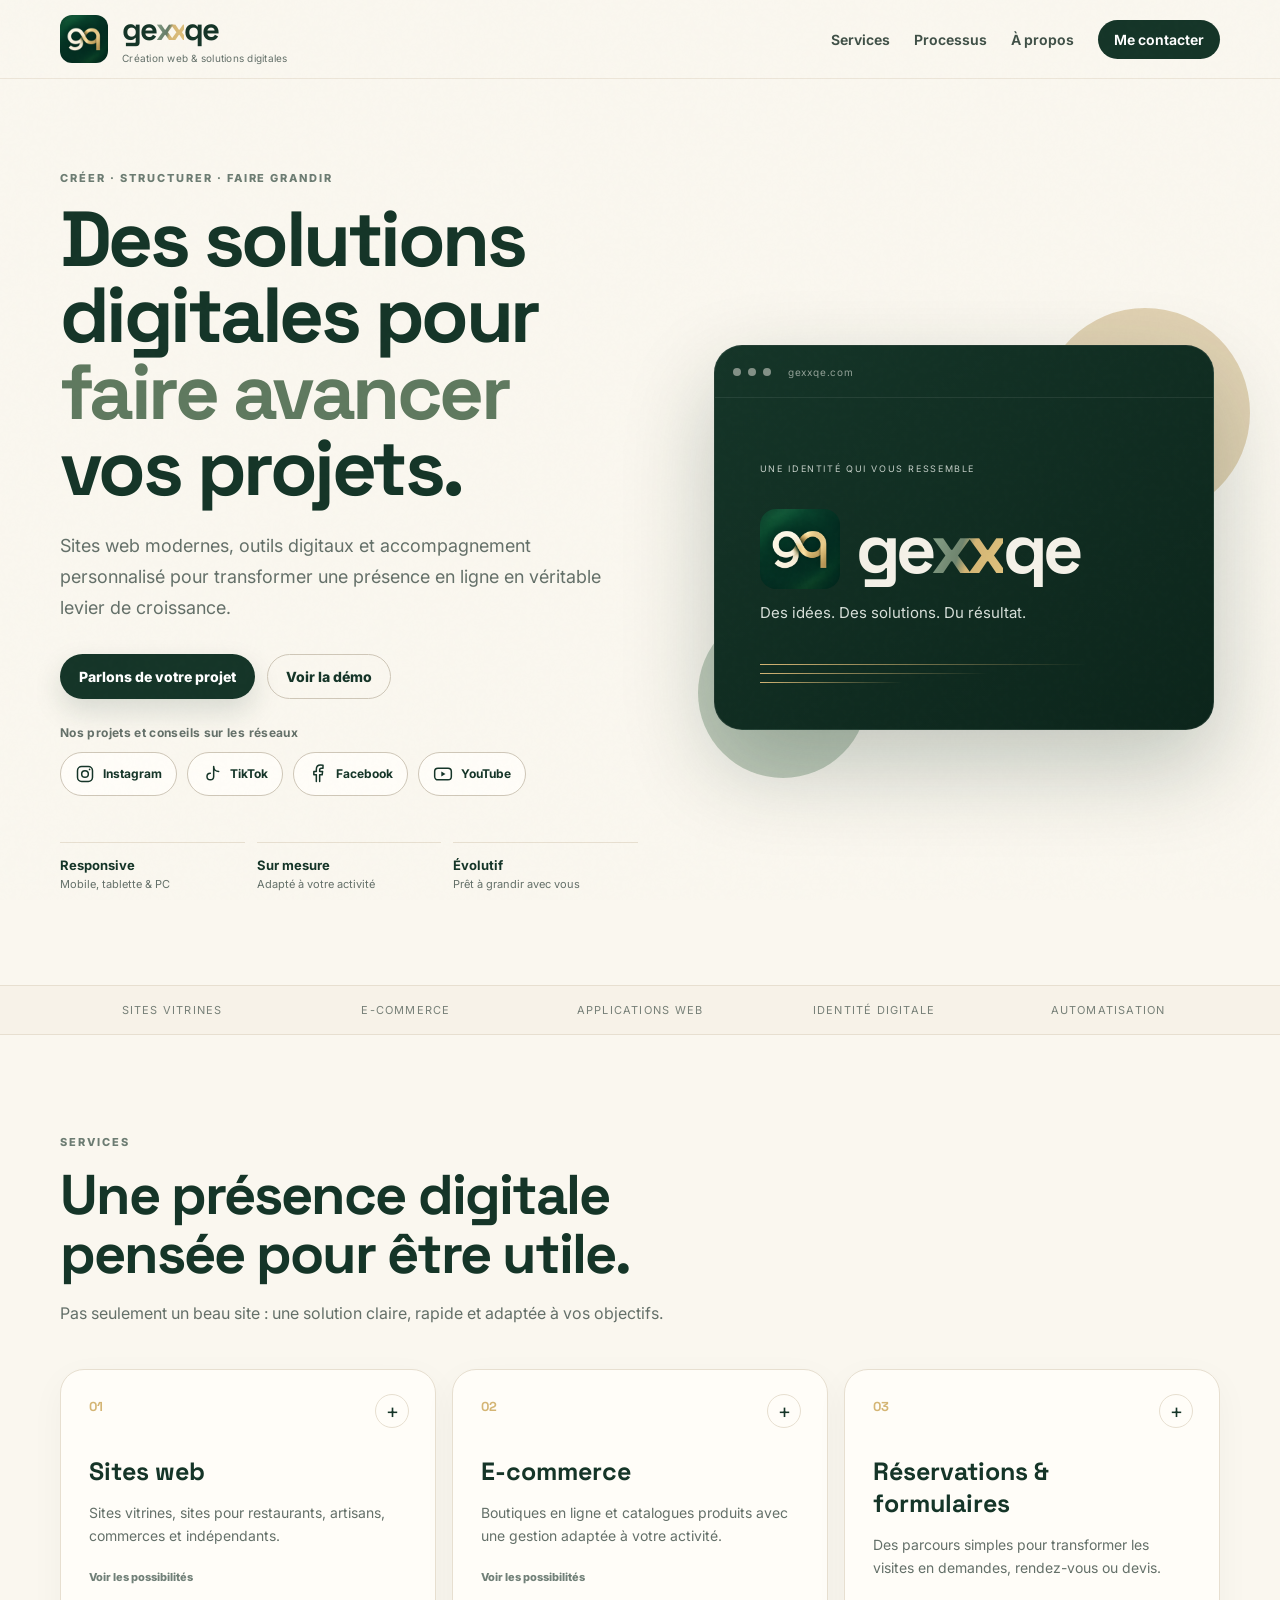
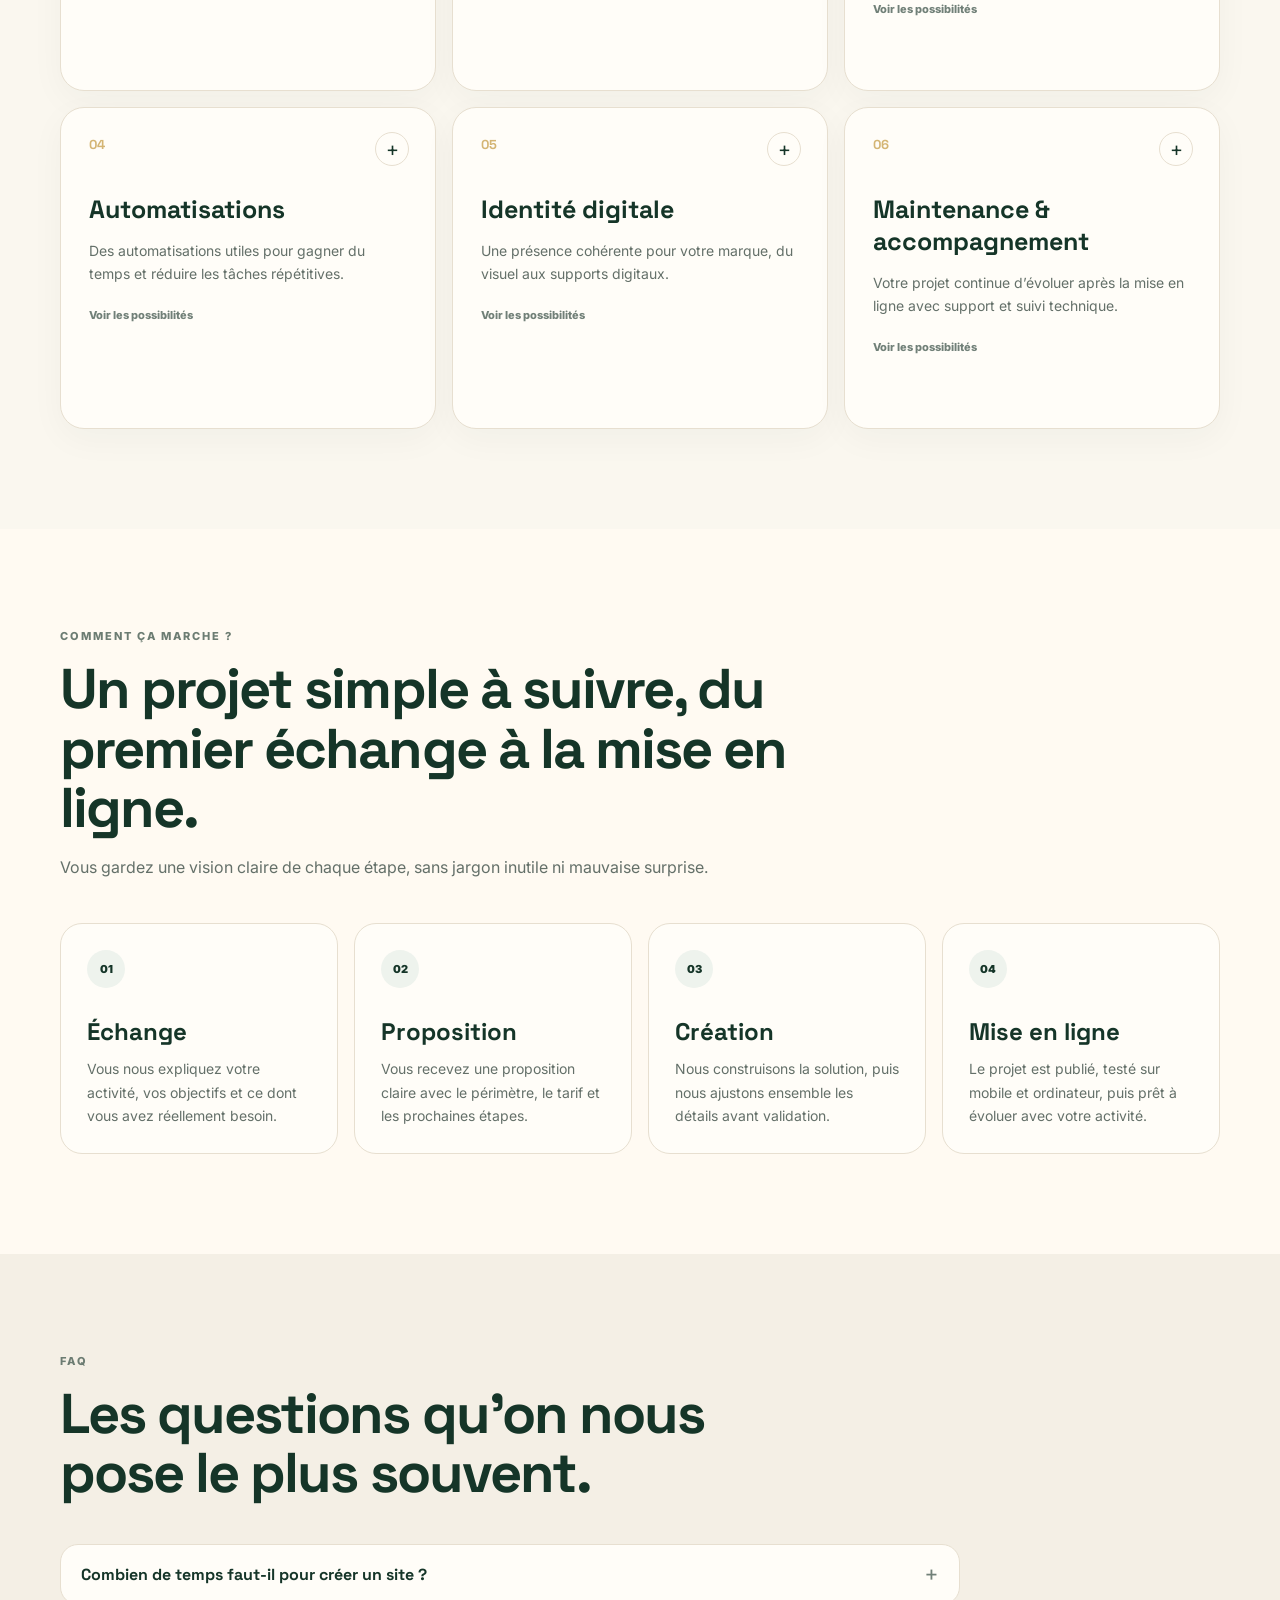
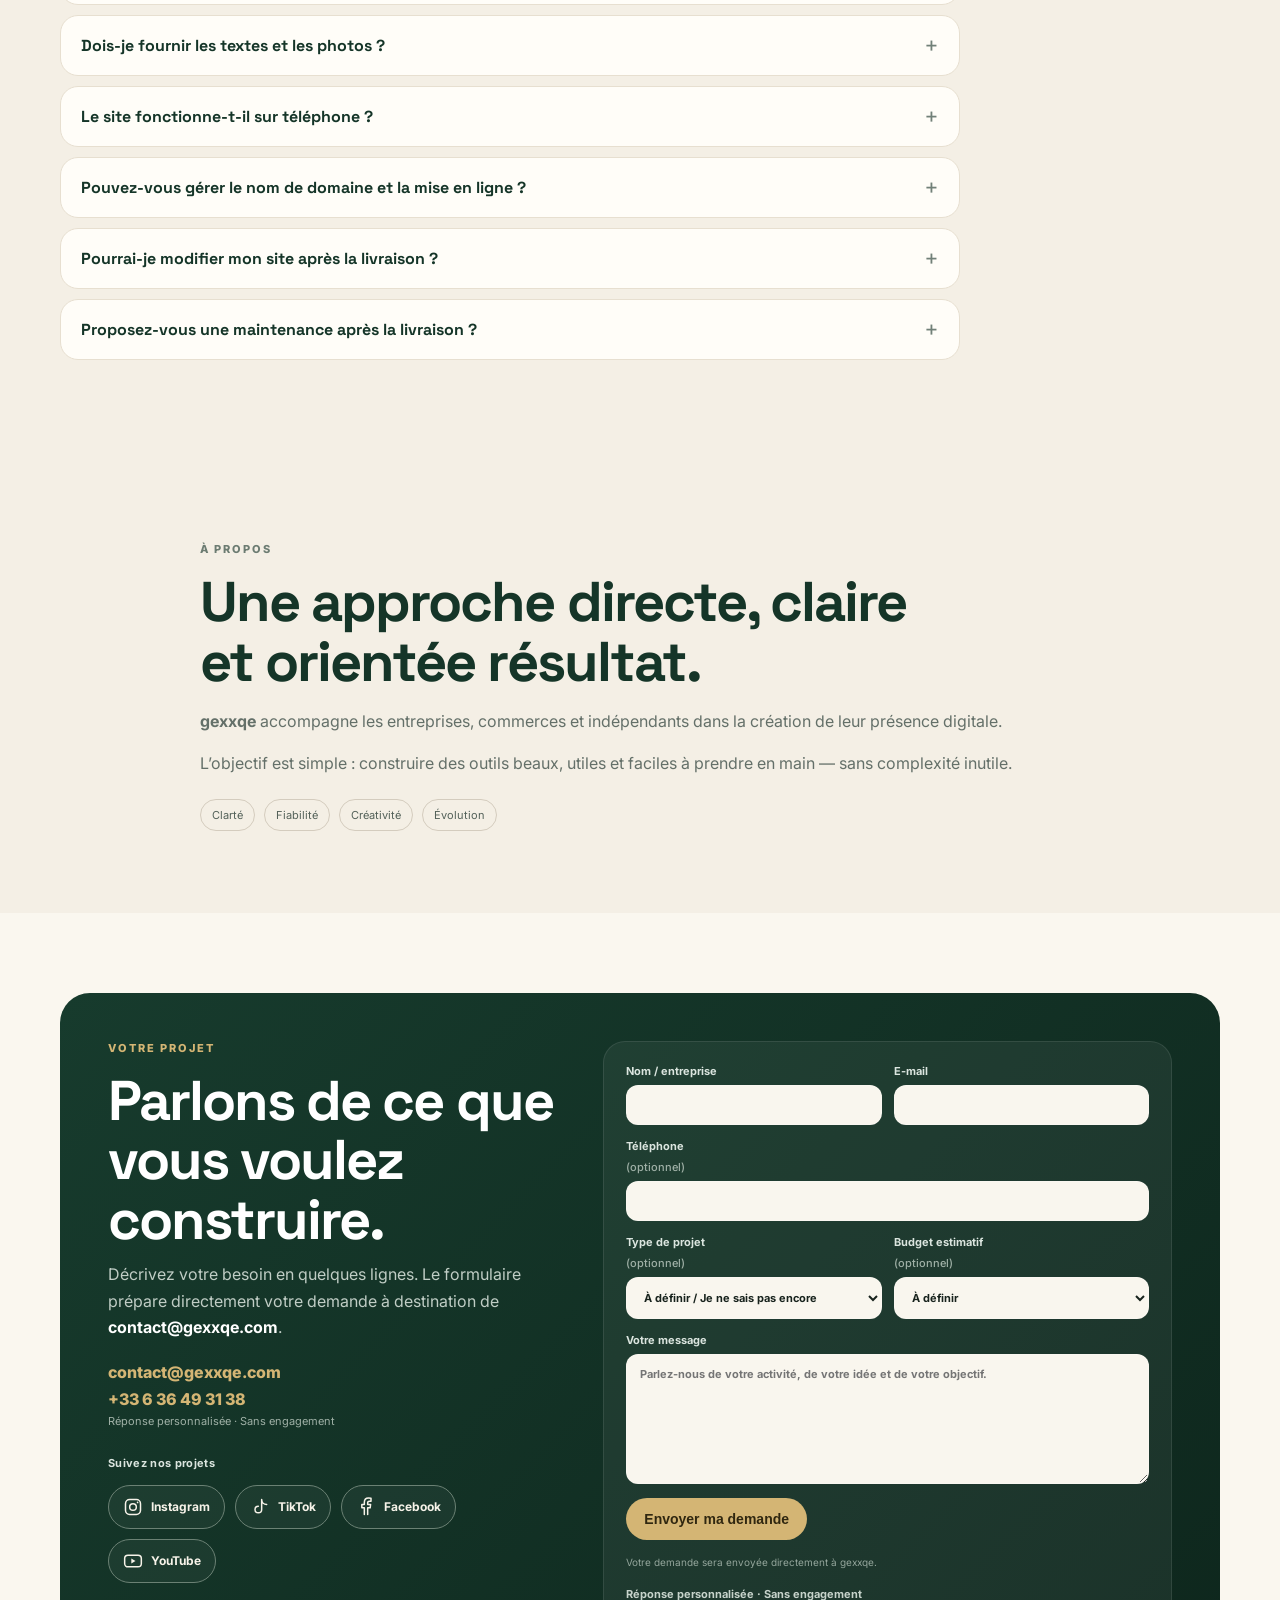
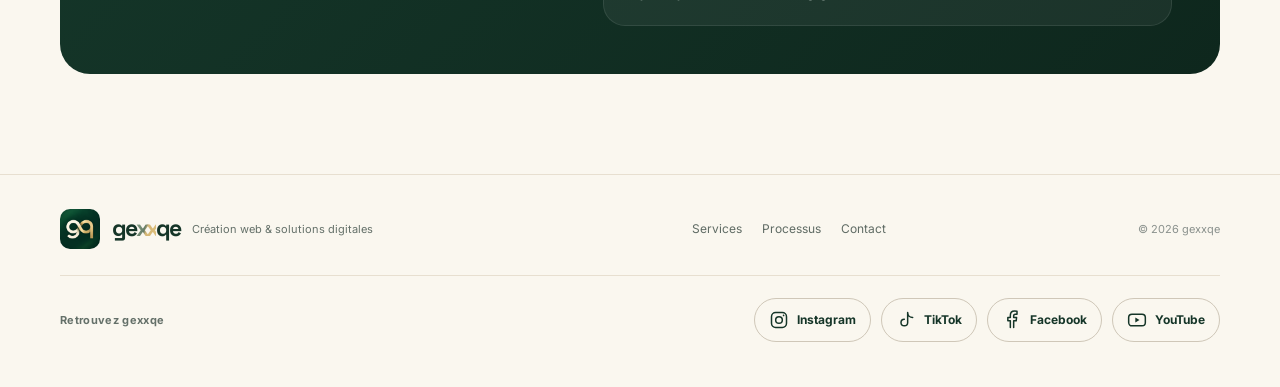
==== commit 904fa170: "Add YouTube channel alongside social profile links" ====
--- a/index.html
+++ b/index.html
@@ -51,6 +51,7 @@
               <a class="social-link" href="https://www.instagram.com/gexxqe.web/" target="_blank" rel="noopener noreferrer" aria-label="gexxqe sur Instagram (nouvel onglet)"><svg viewBox="0 0 24 24" width="20" height="20" fill="none" stroke="currentColor" stroke-width="1.8" stroke-linecap="round" stroke-linejoin="round" aria-hidden="true" focusable="false"><rect x="3" y="3" width="18" height="18" rx="5"/><circle cx="12" cy="12" r="4"/><circle cx="17.5" cy="6.5" r="1" fill="currentColor" stroke="none"/></svg><span>Instagram</span></a>
               <a class="social-link" href="https://www.tiktok.com/@gexxqe.web" target="_blank" rel="noopener noreferrer" aria-label="gexxqe sur TikTok (nouvel onglet)"><svg viewBox="0 0 24 24" width="20" height="20" fill="none" stroke="currentColor" stroke-width="1.8" stroke-linecap="round" stroke-linejoin="round" aria-hidden="true" focusable="false"><path d="M14 3v12a4 4 0 1 1-4-4M14 3c0 4 3 6 6 6"/></svg><span>TikTok</span></a>
               <a class="social-link" href="https://www.facebook.com/share/14x7b2u1FqT/?mibextid=wwXIfr" target="_blank" rel="noopener noreferrer" aria-label="gexxqe sur Facebook (nouvel onglet)"><svg viewBox="0 0 24 24" width="20" height="20" fill="none" stroke="currentColor" stroke-width="1.8" stroke-linecap="round" stroke-linejoin="round" aria-hidden="true" focusable="false"><path d="M14 21v-8h3l.5-4H14V7c0-1.2.4-2 2-2h2V1.5c-.6-.1-1.6-.2-3-.2-3 0-5 1.9-5 5.4V9H7v4h3v8"/></svg><span>Facebook</span></a>
+              <a class="social-link" href="https://www.youtube.com/@gexxqe" target="_blank" rel="noopener noreferrer" aria-label="gexxqe sur YouTube (nouvel onglet)"><svg viewBox="0 0 24 24" width="20" height="20" fill="none" stroke="currentColor" stroke-width="1.8" stroke-linecap="round" stroke-linejoin="round" aria-hidden="true" focusable="false"><rect x="2" y="5" width="20" height="14" rx="4"/><path d="m10 9 5 3-5 3z" fill="currentColor" stroke="none"/></svg><span>YouTube</span></a>
             </nav>
           </div>
           <div class="hero-proof">
@@ -274,6 +275,7 @@
               <a class="social-link" href="https://www.instagram.com/gexxqe.web/" target="_blank" rel="noopener noreferrer" aria-label="gexxqe sur Instagram (nouvel onglet)"><svg viewBox="0 0 24 24" width="20" height="20" fill="none" stroke="currentColor" stroke-width="1.8" stroke-linecap="round" stroke-linejoin="round" aria-hidden="true" focusable="false"><rect x="3" y="3" width="18" height="18" rx="5"/><circle cx="12" cy="12" r="4"/><circle cx="17.5" cy="6.5" r="1" fill="currentColor" stroke="none"/></svg><span>Instagram</span></a>
               <a class="social-link" href="https://www.tiktok.com/@gexxqe.web" target="_blank" rel="noopener noreferrer" aria-label="gexxqe sur TikTok (nouvel onglet)"><svg viewBox="0 0 24 24" width="20" height="20" fill="none" stroke="currentColor" stroke-width="1.8" stroke-linecap="round" stroke-linejoin="round" aria-hidden="true" focusable="false"><path d="M14 3v12a4 4 0 1 1-4-4M14 3c0 4 3 6 6 6"/></svg><span>TikTok</span></a>
               <a class="social-link" href="https://www.facebook.com/share/14x7b2u1FqT/?mibextid=wwXIfr" target="_blank" rel="noopener noreferrer" aria-label="gexxqe sur Facebook (nouvel onglet)"><svg viewBox="0 0 24 24" width="20" height="20" fill="none" stroke="currentColor" stroke-width="1.8" stroke-linecap="round" stroke-linejoin="round" aria-hidden="true" focusable="false"><path d="M14 21v-8h3l.5-4H14V7c0-1.2.4-2 2-2h2V1.5c-.6-.1-1.6-.2-3-.2-3 0-5 1.9-5 5.4V9H7v4h3v8"/></svg><span>Facebook</span></a>
+              <a class="social-link" href="https://www.youtube.com/@gexxqe" target="_blank" rel="noopener noreferrer" aria-label="gexxqe sur YouTube (nouvel onglet)"><svg viewBox="0 0 24 24" width="20" height="20" fill="none" stroke="currentColor" stroke-width="1.8" stroke-linecap="round" stroke-linejoin="round" aria-hidden="true" focusable="false"><rect x="2" y="5" width="20" height="14" rx="4"/><path d="m10 9 5 3-5 3z" fill="currentColor" stroke="none"/></svg><span>YouTube</span></a>
             </nav>
           </div>
         </div>
@@ -335,6 +337,7 @@
               <a class="social-link" href="https://www.instagram.com/gexxqe.web/" target="_blank" rel="noopener noreferrer" aria-label="gexxqe sur Instagram (nouvel onglet)"><svg viewBox="0 0 24 24" width="20" height="20" fill="none" stroke="currentColor" stroke-width="1.8" stroke-linecap="round" stroke-linejoin="round" aria-hidden="true" focusable="false"><rect x="3" y="3" width="18" height="18" rx="5"/><circle cx="12" cy="12" r="4"/><circle cx="17.5" cy="6.5" r="1" fill="currentColor" stroke="none"/></svg><span>Instagram</span></a>
               <a class="social-link" href="https://www.tiktok.com/@gexxqe.web" target="_blank" rel="noopener noreferrer" aria-label="gexxqe sur TikTok (nouvel onglet)"><svg viewBox="0 0 24 24" width="20" height="20" fill="none" stroke="currentColor" stroke-width="1.8" stroke-linecap="round" stroke-linejoin="round" aria-hidden="true" focusable="false"><path d="M14 3v12a4 4 0 1 1-4-4M14 3c0 4 3 6 6 6"/></svg><span>TikTok</span></a>
               <a class="social-link" href="https://www.facebook.com/share/14x7b2u1FqT/?mibextid=wwXIfr" target="_blank" rel="noopener noreferrer" aria-label="gexxqe sur Facebook (nouvel onglet)"><svg viewBox="0 0 24 24" width="20" height="20" fill="none" stroke="currentColor" stroke-width="1.8" stroke-linecap="round" stroke-linejoin="round" aria-hidden="true" focusable="false"><path d="M14 21v-8h3l.5-4H14V7c0-1.2.4-2 2-2h2V1.5c-.6-.1-1.6-.2-3-.2-3 0-5 1.9-5 5.4V9H7v4h3v8"/></svg><span>Facebook</span></a>
+              <a class="social-link" href="https://www.youtube.com/@gexxqe" target="_blank" rel="noopener noreferrer" aria-label="gexxqe sur YouTube (nouvel onglet)"><svg viewBox="0 0 24 24" width="20" height="20" fill="none" stroke="currentColor" stroke-width="1.8" stroke-linecap="round" stroke-linejoin="round" aria-hidden="true" focusable="false"><rect x="2" y="5" width="20" height="14" rx="4"/><path d="m10 9 5 3-5 3z" fill="currentColor" stroke="none"/></svg><span>YouTube</span></a>
       </nav>
     </div>
   </footer>
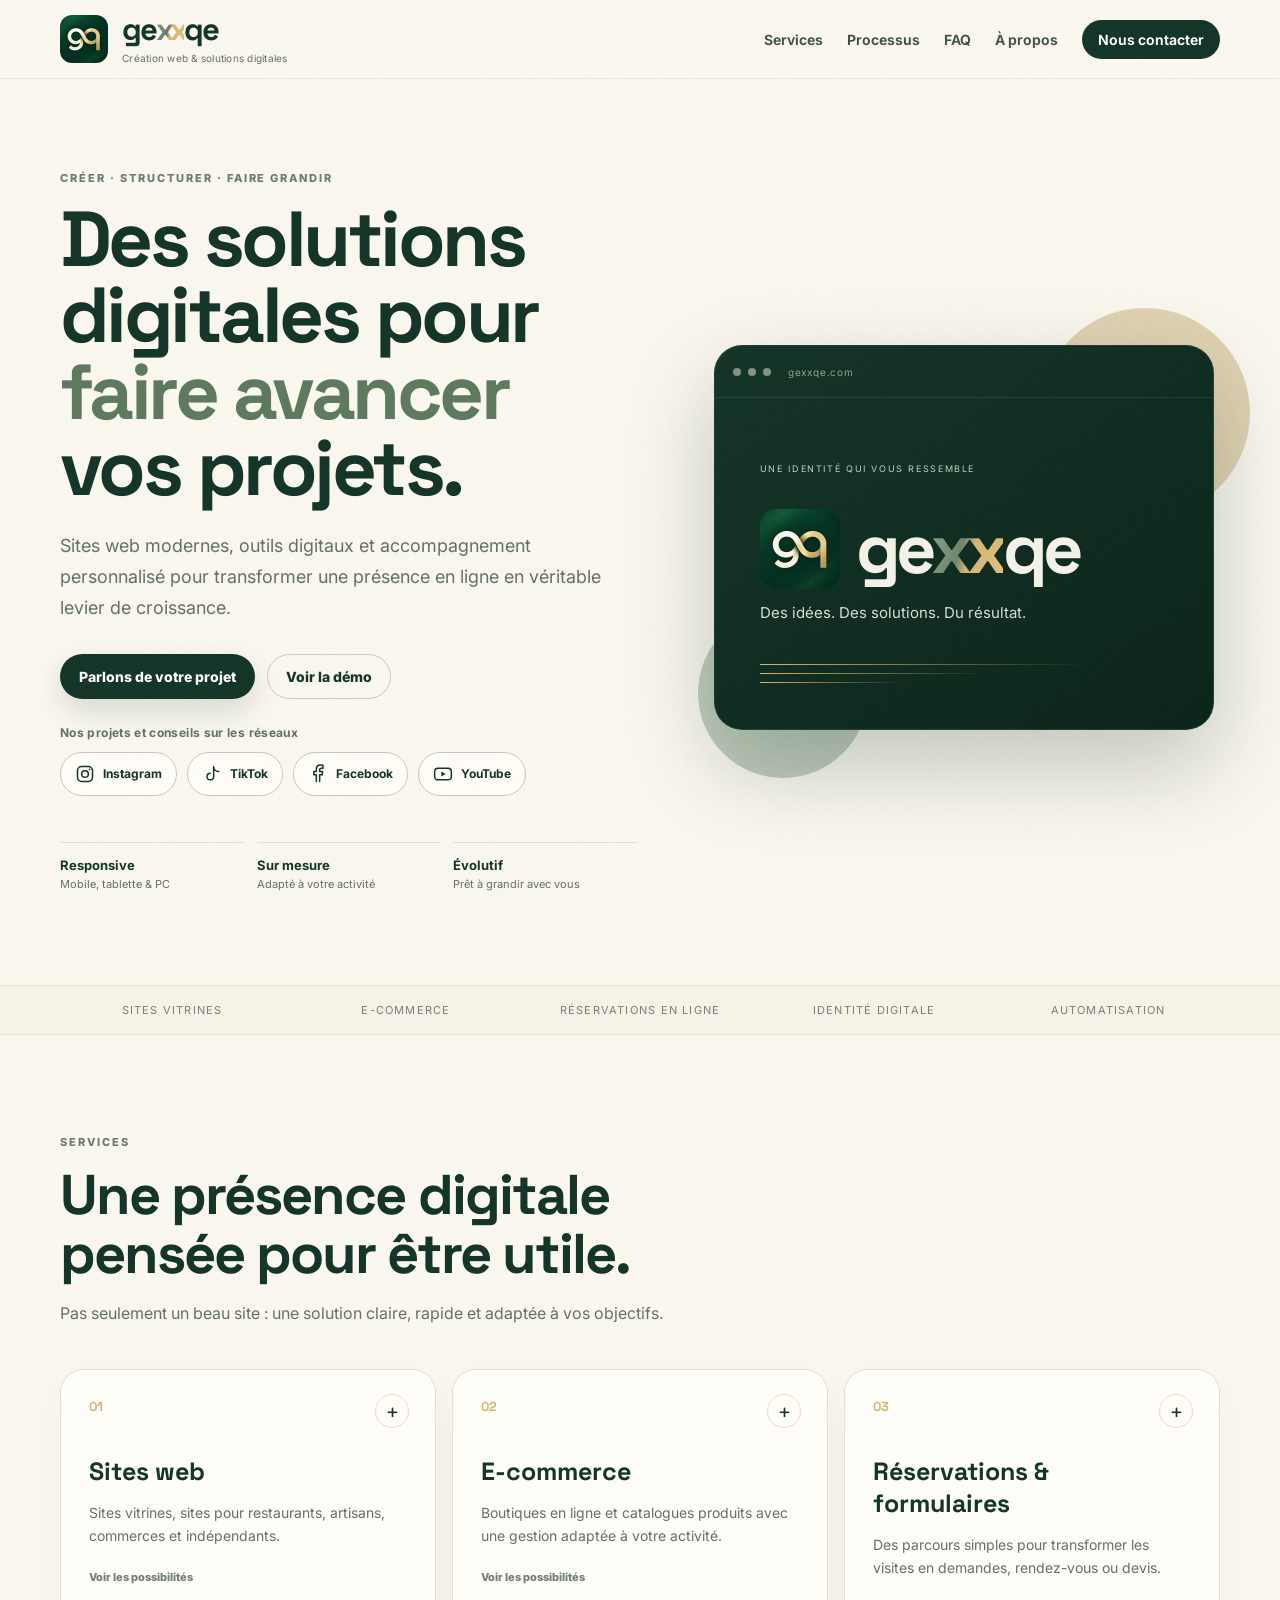
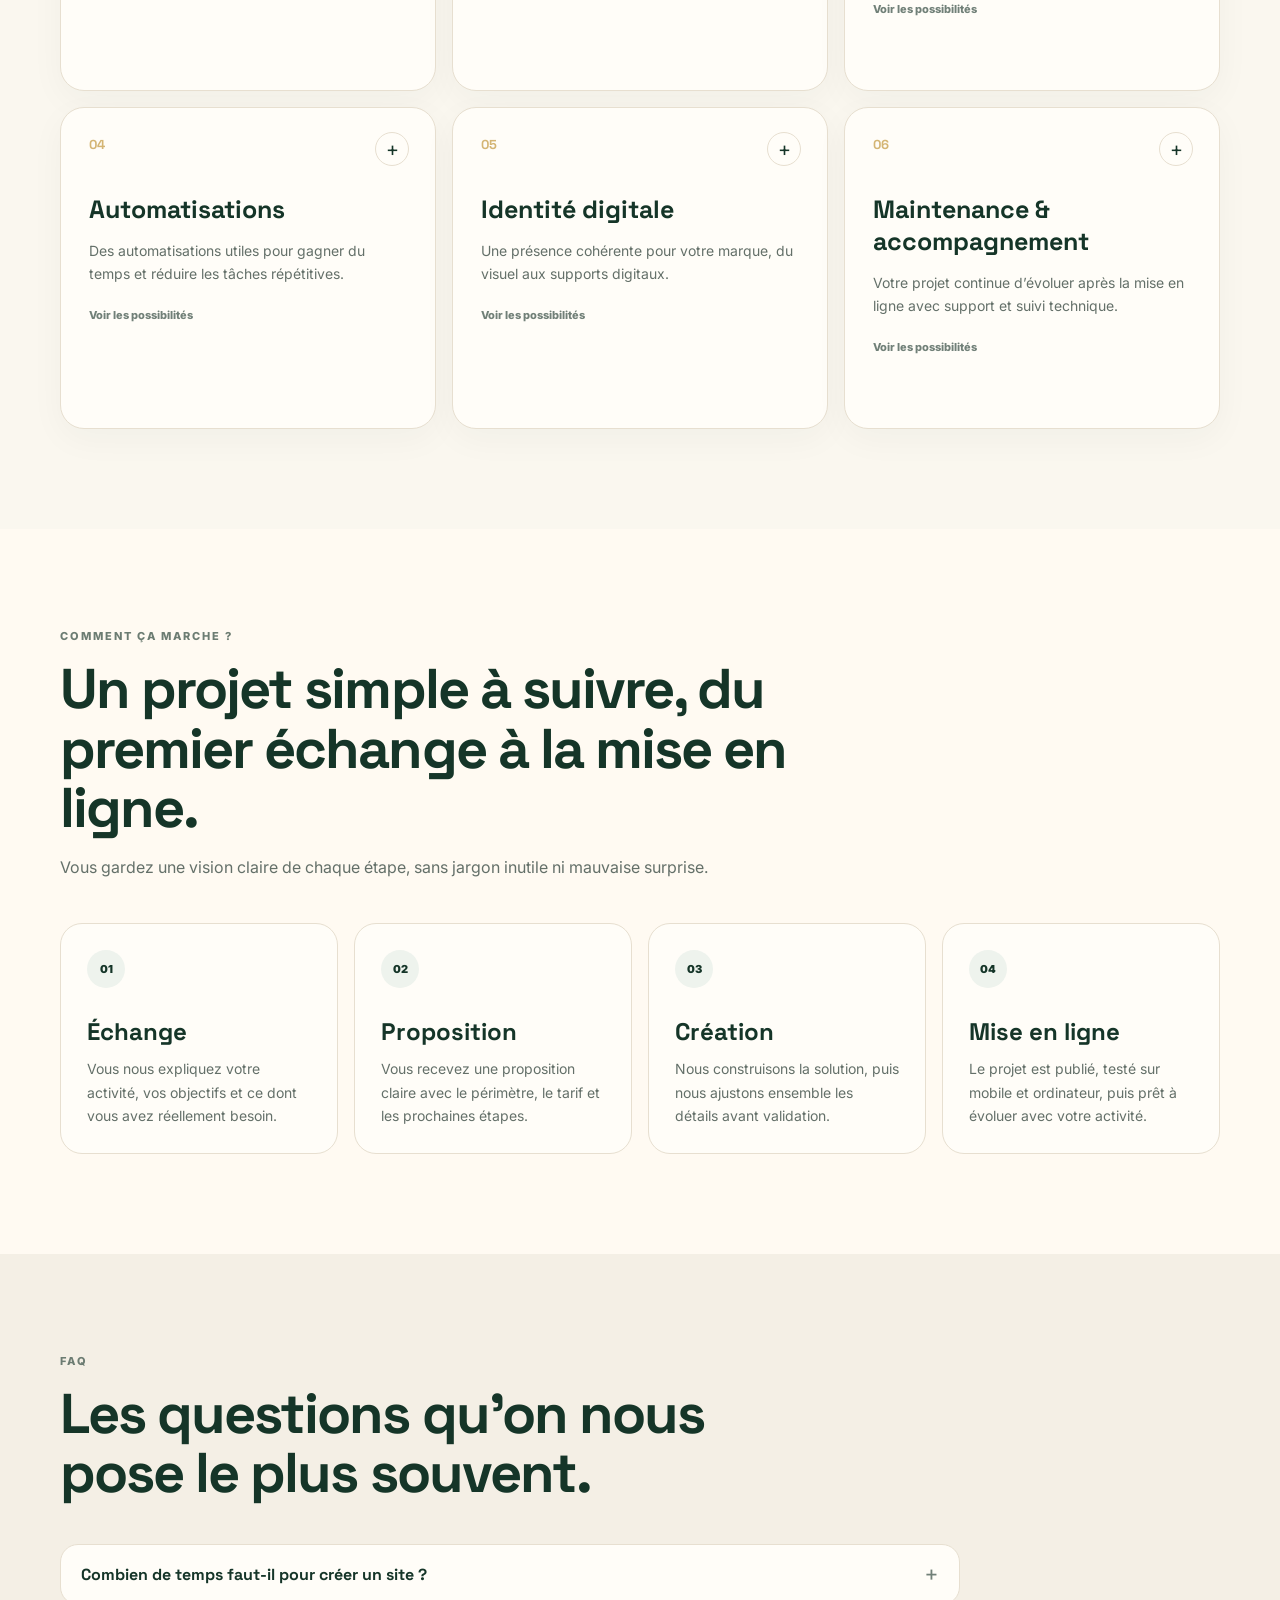
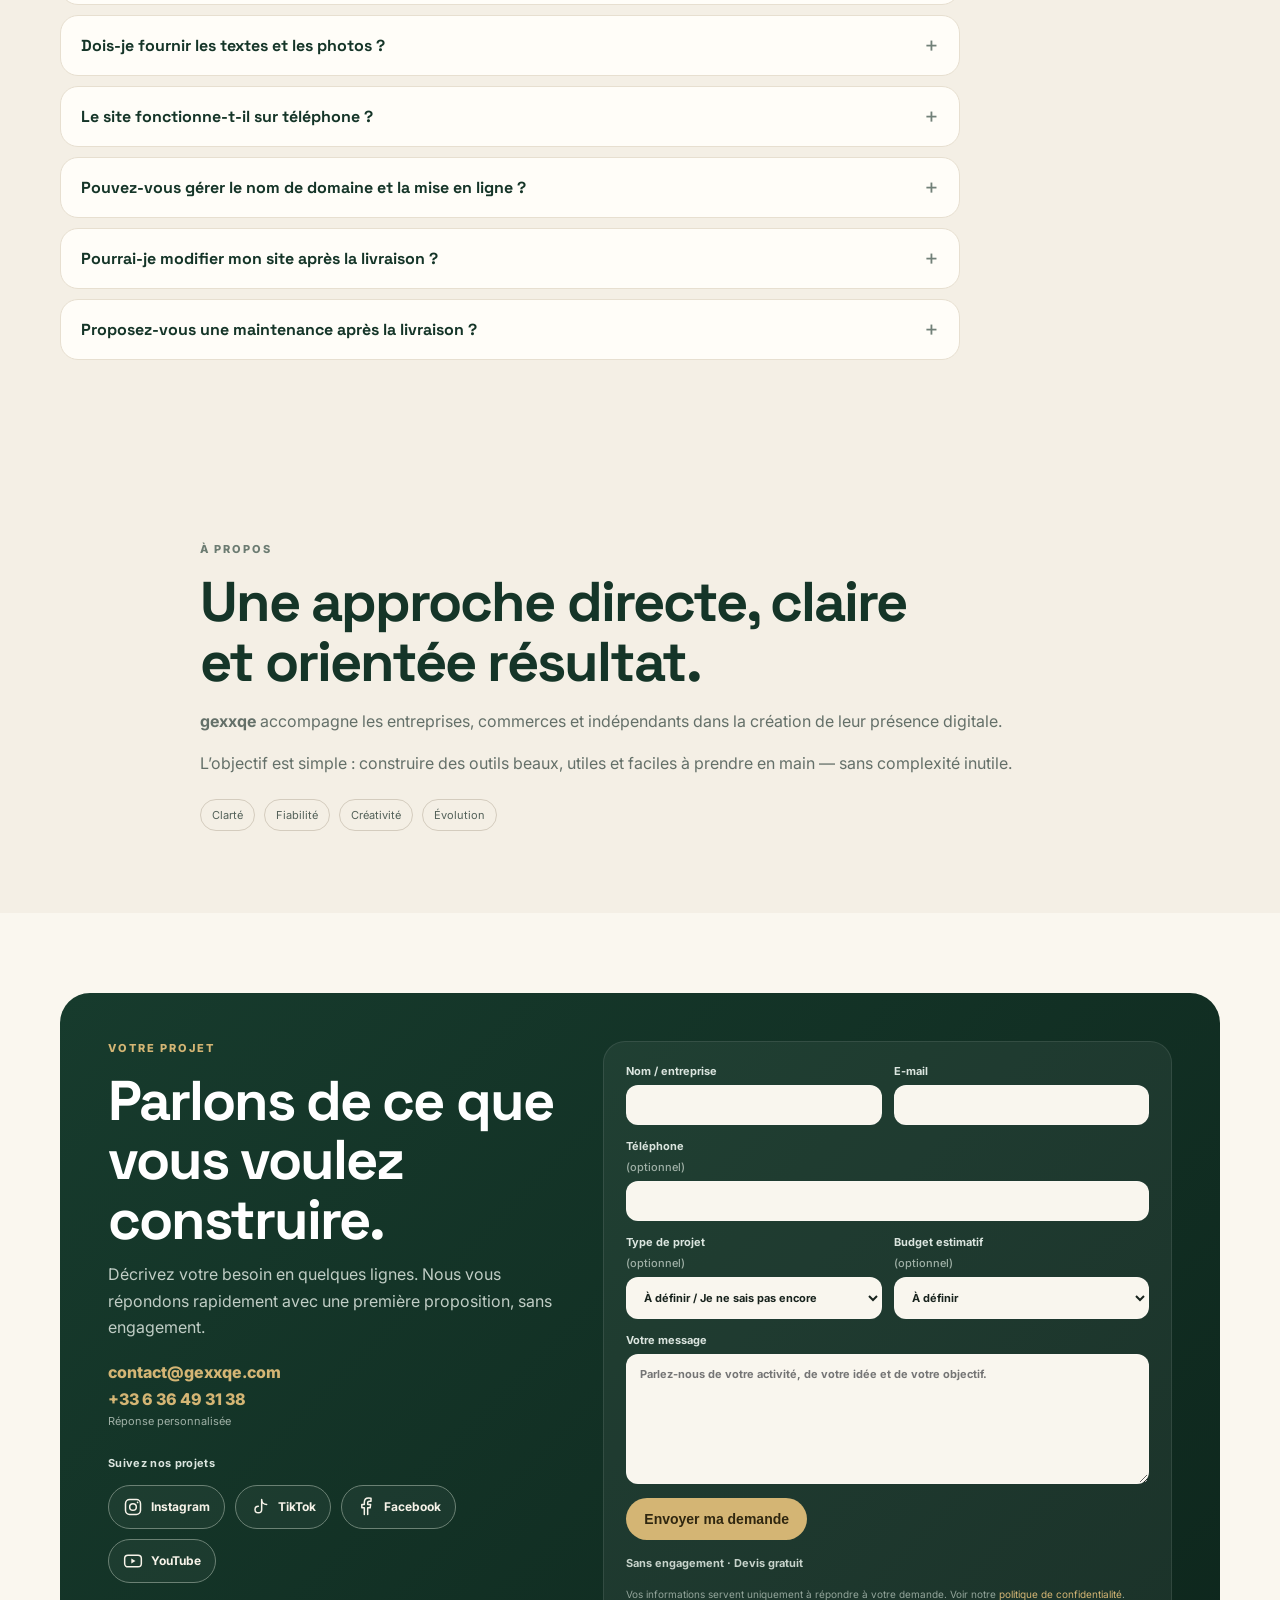
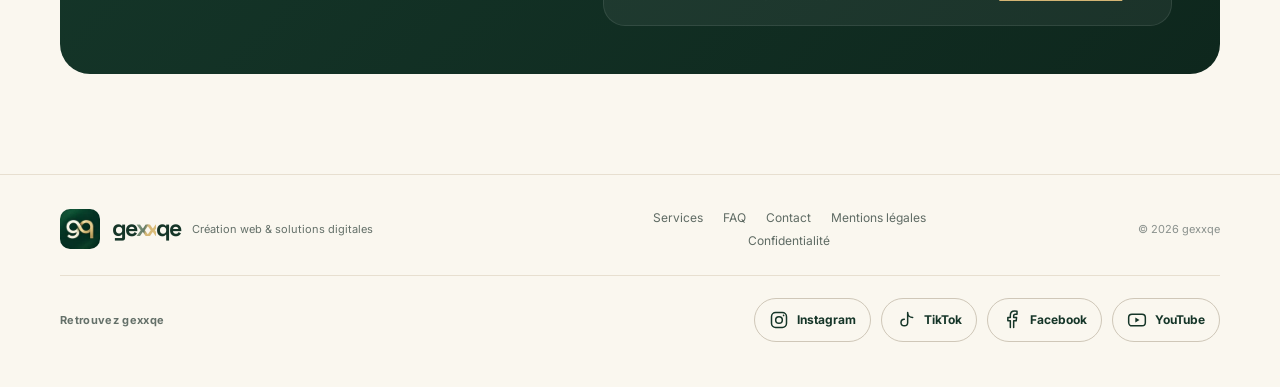
==== commit ddbec4c5: "Add legal pages, SEO metadata, lighter logos and copy fixes - Mentions légales + politique de confid" ====
--- a/index.html
+++ b/index.html
@@ -6,13 +6,45 @@
   <meta name="theme-color" content="#153528">
   <meta name="description" content="gexxqe — Création web & solutions digitales. Sites modernes, performants et pensés pour faire grandir votre activité.">
   <title>gexxqe — Création web & solutions digitales</title>
+  <link rel="canonical" href="https://gexxqe.com/">
+  <meta property="og:type" content="website">
+  <meta property="og:locale" content="fr_FR">
+  <meta property="og:site_name" content="gexxqe">
+  <meta property="og:url" content="https://gexxqe.com/">
+  <meta property="og:title" content="gexxqe — Création web & solutions digitales">
+  <meta property="og:description" content="Sites vitrines, e-commerce, réservations en ligne et automatisations pour restaurants, artisans, commerces et indépendants.">
+  <meta property="og:image" content="https://gexxqe.com/og-image.jpg">
+  <meta property="og:image:width" content="1200">
+  <meta property="og:image:height" content="630">
+  <meta property="og:image:alt" content="gexxqe — Création web & solutions digitales">
+  <meta name="twitter:card" content="summary_large_image">
+  <script type="application/ld+json">
+  {
+    "@context": "https://schema.org",
+    "@type": "ProfessionalService",
+    "name": "gexxqe",
+    "description": "Création web & solutions digitales : sites vitrines, e-commerce, réservations, automatisations, identité digitale et maintenance.",
+    "url": "https://gexxqe.com/",
+    "logo": "https://gexxqe.com/logo-gq.png",
+    "image": "https://gexxqe.com/og-image.jpg",
+    "email": "contact@gexxqe.com",
+    "telephone": "+33636493138",
+    "areaServed": "FR",
+    "availableLanguage": "fr",
+    "sameAs": [
+      "https://www.instagram.com/gexxqe.web/",
+      "https://www.tiktok.com/@gexxqe.web",
+      "https://www.youtube.com/@gexxqe"
+    ]
+  }
+  </script>
   <link rel="icon" href="/favicon-gq.png" type="image/png" sizes="48x48">
   <link rel="icon" href="/favicon.ico" sizes="any">
   <link rel="apple-touch-icon" href="/apple-touch-icon.png" sizes="180x180">
   <link rel="preconnect" href="https://fonts.googleapis.com">
   <link rel="preconnect" href="https://fonts.gstatic.com" crossorigin>
   <link href="https://fonts.googleapis.com/css2?family=Inter:wght@400;500;600;700;800&family=Space+Grotesk:wght@500;600;700&display=swap" rel="stylesheet">
-  <link rel="stylesheet" href="styles.css?v=hero-social-20261030">
+  <link rel="stylesheet" href="styles.css?v=ameliorations-20261111">
 </head>
 <body>
   <div class="noise" aria-hidden="true"></div>
@@ -20,16 +52,17 @@
   <header class="site-header">
     <div class="shell nav-wrap">
       <a class="brand" href="#accueil" aria-label="gexxqe accueil">
-        <img class="brand-icon" src="logo-gq.png" width="48" height="48" alt="" decoding="async">
+        <img class="brand-icon" src="logo-gq-96.webp" width="48" height="48" alt="gexxqe" decoding="async">
         <span class="brand-copy"><span class="wordmark" aria-label="gexxqe"><span>ge</span><span class="xx">xx</span><span>qe</span></span>
           <span class="brand-tag">Création web & solutions digitales</span></span>
       </a>
-      <button class="menu-btn" id="menuBtn" aria-label="Ouvrir le menu" aria-expanded="false">☰</button>
+      <button class="menu-btn" id="menuBtn" type="button" aria-label="Ouvrir le menu" aria-controls="nav" aria-expanded="false">☰</button>
       <nav class="nav" id="nav">
         <a href="#services">Services</a>
         <a href="#processus">Processus</a>
+        <a href="#faq">FAQ</a>
         <a href="#apropos">À propos</a>
-        <a class="nav-cta" href="#contact">Me contacter</a>
+        <a class="nav-cta" href="#contact">Nous contacter</a>
       </nav>
     </div>
   </header>
@@ -69,7 +102,7 @@
             </div>
             <div class="visual-body">
               <span class="visual-kicker">UNE IDENTITÉ QUI VOUS RESSEMBLE</span>
-              <div class="visual-logo"><img class="visual-brand-icon" src="logo-gq.png" width="80" height="80" alt=""><span>ge</span><span class="xx">xx</span><span>qe</span></div>
+              <div class="visual-logo"><img class="visual-brand-icon" src="logo-gq-160.webp" width="80" height="80" alt="" decoding="async"><span>ge</span><span class="xx">xx</span><span>qe</span></div>
               <p>Des idées. Des solutions. Du résultat.</p>
               <div class="visual-lines"><i></i><i></i><i></i></div>
             </div>
@@ -82,7 +115,7 @@
 
     <section class="strip">
       <div class="shell strip-grid">
-        <span>Sites vitrines</span><span>E-commerce</span><span>Applications web</span><span>Identité digitale</span><span>Automatisation</span>
+        <span>Sites vitrines</span><span>E-commerce</span><span>Réservations en ligne</span><span>Identité digitale</span><span>Automatisation</span>
       </div>
     </section>
 
@@ -263,11 +296,11 @@
         <div class="contact-copy">
           <div class="eyebrow gold">Votre projet</div>
           <h2>Parlons de ce que vous voulez construire.</h2>
-          <p>Décrivez votre besoin en quelques lignes. Le formulaire prépare directement votre demande à destination de <strong>contact@gexxqe.com</strong>.</p>
+          <p>Décrivez votre besoin en quelques lignes. Nous vous répondons rapidement avec une première proposition, sans engagement.</p>
           <div class="contact-direct">
             <a href="mailto:contact@gexxqe.com">contact@gexxqe.com</a>
             <a href="tel:+33636493138">+33 6 36 49 31 38</a>
-            <span>Réponse personnalisée · Sans engagement</span>
+            <span>Réponse personnalisée</span>
           </div>
           <div class="contact-social">
             <p class="social-label">Suivez nos projets</p>
@@ -315,8 +348,8 @@
           </div>
           <label>Votre message<textarea name="message" rows="5" required placeholder="Parlez-nous de votre activité, de votre idée et de votre objectif."></textarea></label>
           <button class="btn gold-btn form-submit" type="submit">Envoyer ma demande</button>
-          <p class="form-note">Votre demande sera envoyée directement à gexxqe.</p>
-          <p class="form-trust">Réponse personnalisée · Sans engagement</p>
+          <p class="form-trust">Sans engagement · Devis gratuit</p>
+          <p class="form-note">Vos informations servent uniquement à répondre à votre demande. Voir notre <a href="confidentialite.html">politique de confidentialité</a>.</p>
         </form>
       </div>
     </section>
@@ -325,11 +358,11 @@
   <footer>
     <div class="shell footer-grid">
       <div class="footer-brand">
-        <span class="brand-lockup"><img class="brand-icon" src="logo-gq.png" width="48" height="48" alt="" decoding="async"><span class="wordmark small"><span>ge</span><span class="xx">xx</span><span>qe</span></span></span>
+        <span class="brand-lockup"><img class="brand-icon" src="logo-gq-96.webp" width="48" height="48" alt="gexxqe" decoding="async"><span class="wordmark small"><span>ge</span><span class="xx">xx</span><span>qe</span></span></span>
         <span>Création web & solutions digitales</span>
       </div>
-      <div class="footer-links"><a href="#services">Services</a><a href="#processus">Processus</a><a href="mailto:contact@gexxqe.com">Contact</a></div>
-      <div class="copyright">© <span id="year"></span> gexxqe</div>
+      <div class="footer-links"><a href="#services">Services</a><a href="#faq">FAQ</a><a href="#contact">Contact</a><a href="mentions-legales.html">Mentions légales</a><a href="confidentialite.html">Confidentialité</a></div>
+      <div class="copyright">© <span id="year">2026</span> gexxqe</div>
     </div>
     <div class="shell footer-social">
       <span class="social-label">Retrouvez gexxqe</span>
--- a/styles.css
+++ b/styles.css
@@ -68,3 +68,19 @@
 .hero-social .social-link{background:var(--paper)}
 .hero-social .social-link:hover{background:var(--deep)}
 @media(max-width:560px){.hero-social{margin-top:24px}.hero-social .social-links{gap:8px}}
+
+/* Legal pages, form privacy note, footer wrap (2026-11-11). */
+.legal-page{background:radial-gradient(circle at top,#eef3ed,var(--cream) 55%);min-height:100vh;padding:48px 20px 72px}
+.legal-wrap{width:min(760px,100%);margin:0 auto;background:var(--paper);border:1px solid var(--line);border-radius:30px;padding:52px;box-shadow:var(--shadow);color:var(--ink);line-height:1.7}
+.legal-wrap .thanks-brand{justify-content:flex-start;margin-bottom:30px}
+.legal-wrap h1{font-size:clamp(36px,6vw,54px);margin:6px 0 4px}
+.legal-wrap h2{font-size:21px;margin:34px 0 8px}
+.legal-wrap p,.legal-wrap li{color:#3e4a43;font-size:15px}
+.legal-wrap ul{padding-left:20px;margin:8px 0}
+.legal-wrap a:not(.btn):not(.thanks-brand){color:var(--deep);text-decoration:underline;text-underline-offset:3px}
+.legal-updated{font-size:13px!important;color:var(--muted)!important;margin:0}
+.legal-back{margin-top:40px}
+.todo{background:#fff1c7;color:#7a5a12;border-radius:6px;padding:1px 6px;font-weight:600}
+.form-note a{color:var(--gold);text-decoration:underline;text-underline-offset:2px}
+.footer-links{flex-wrap:wrap;row-gap:8px}
+@media(max-width:560px){.legal-wrap{padding:34px 22px;border-radius:22px}}
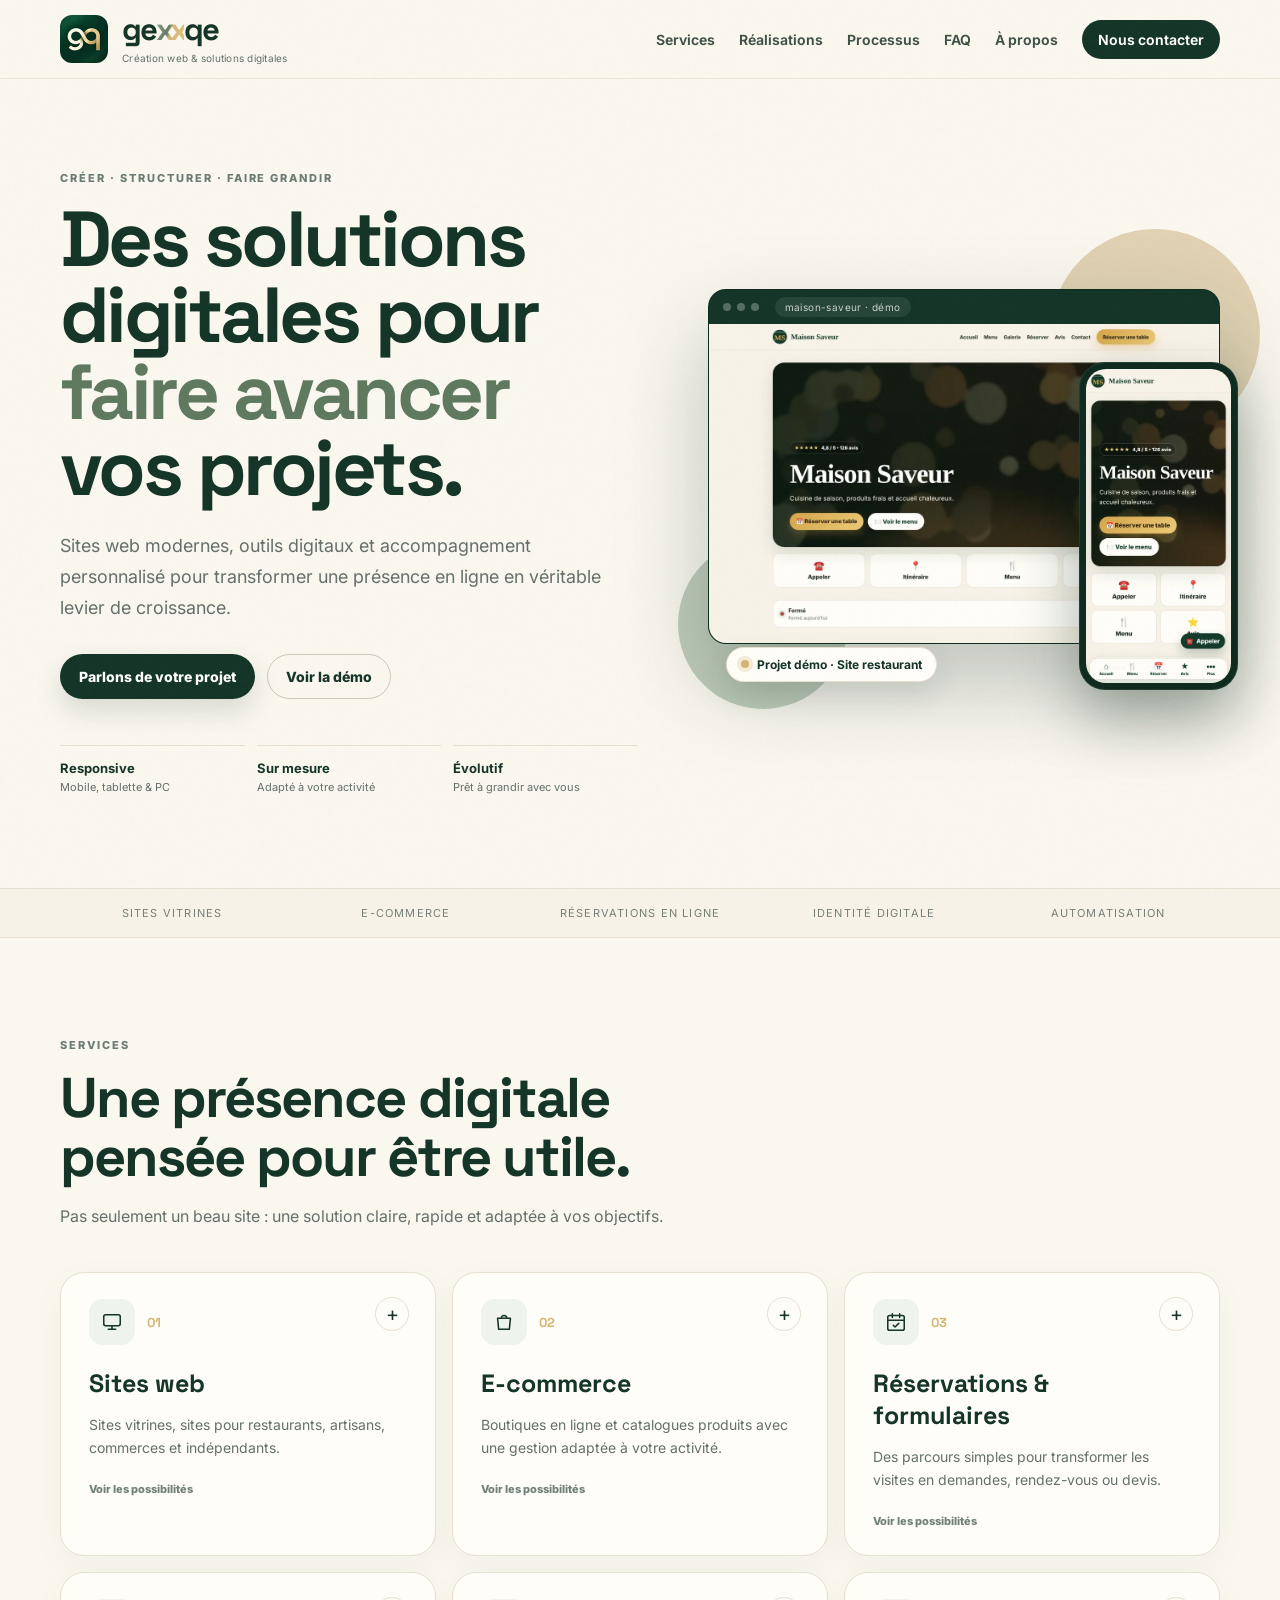
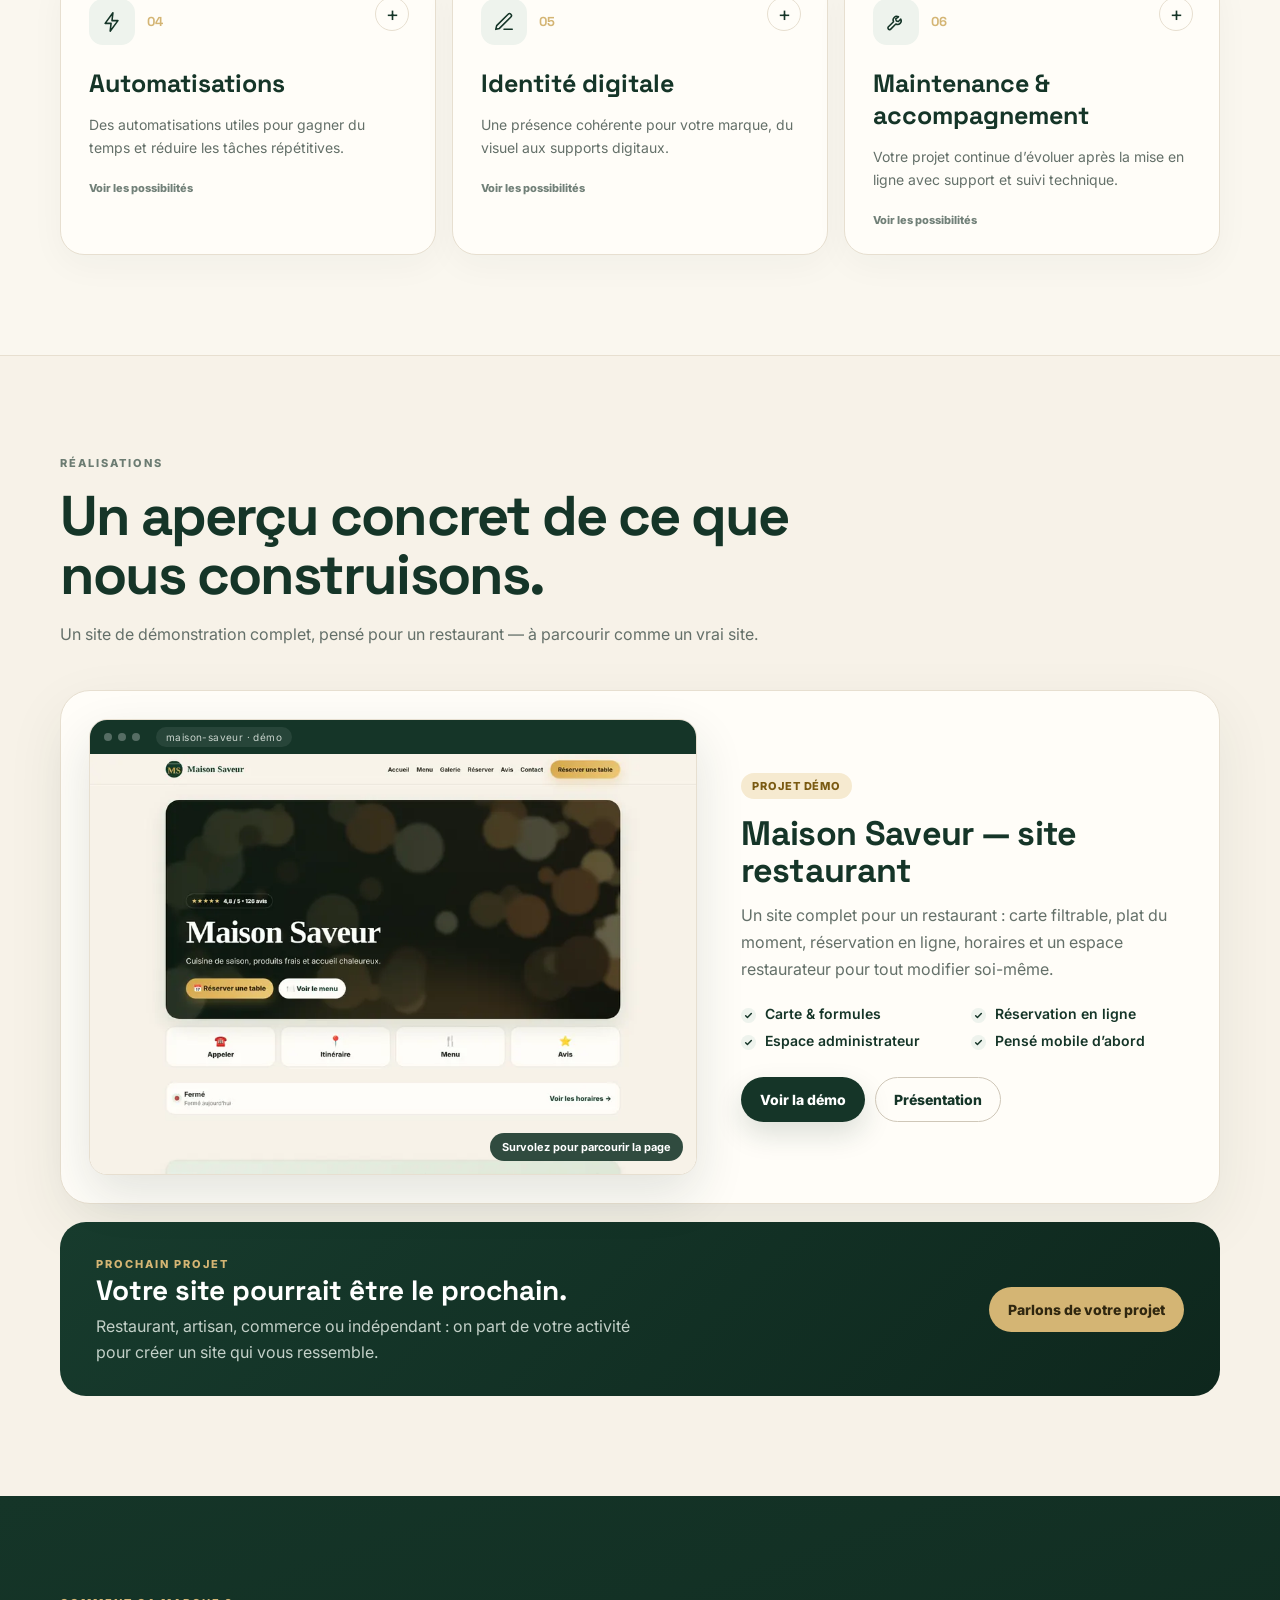
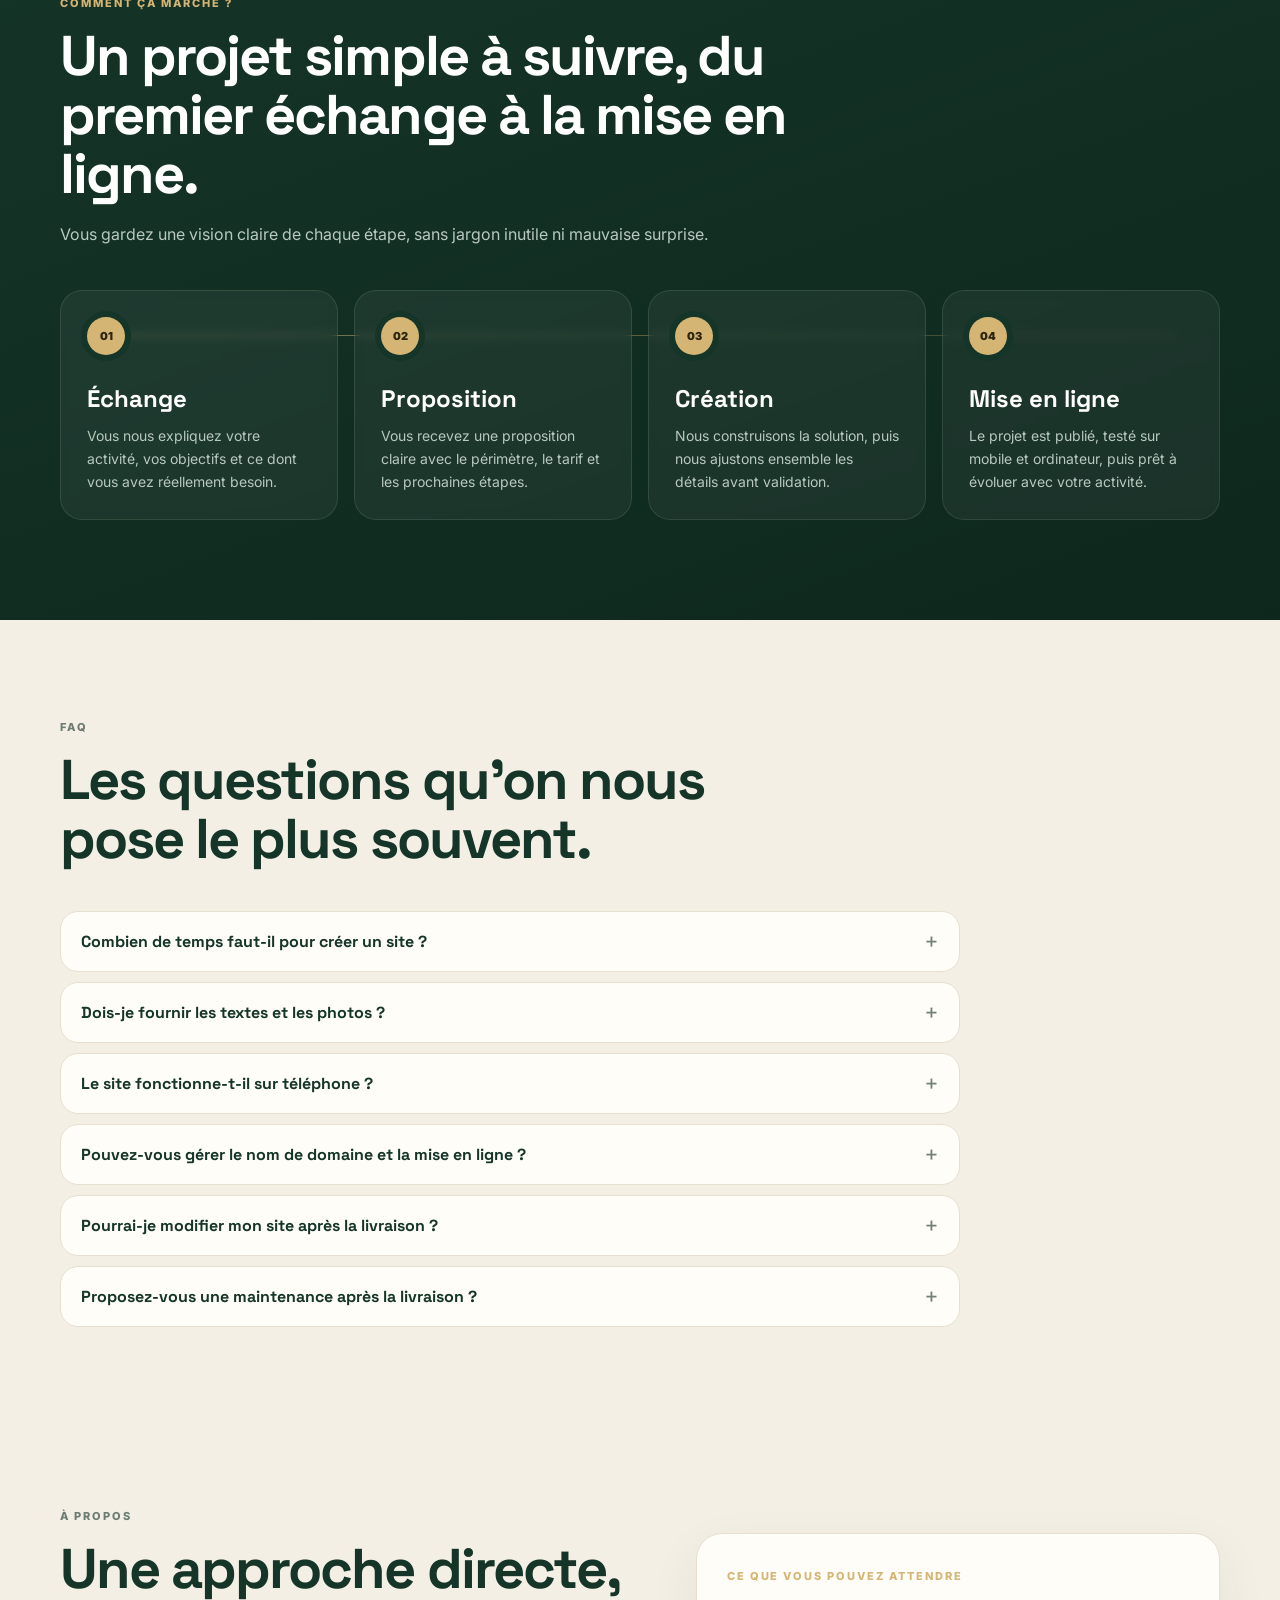
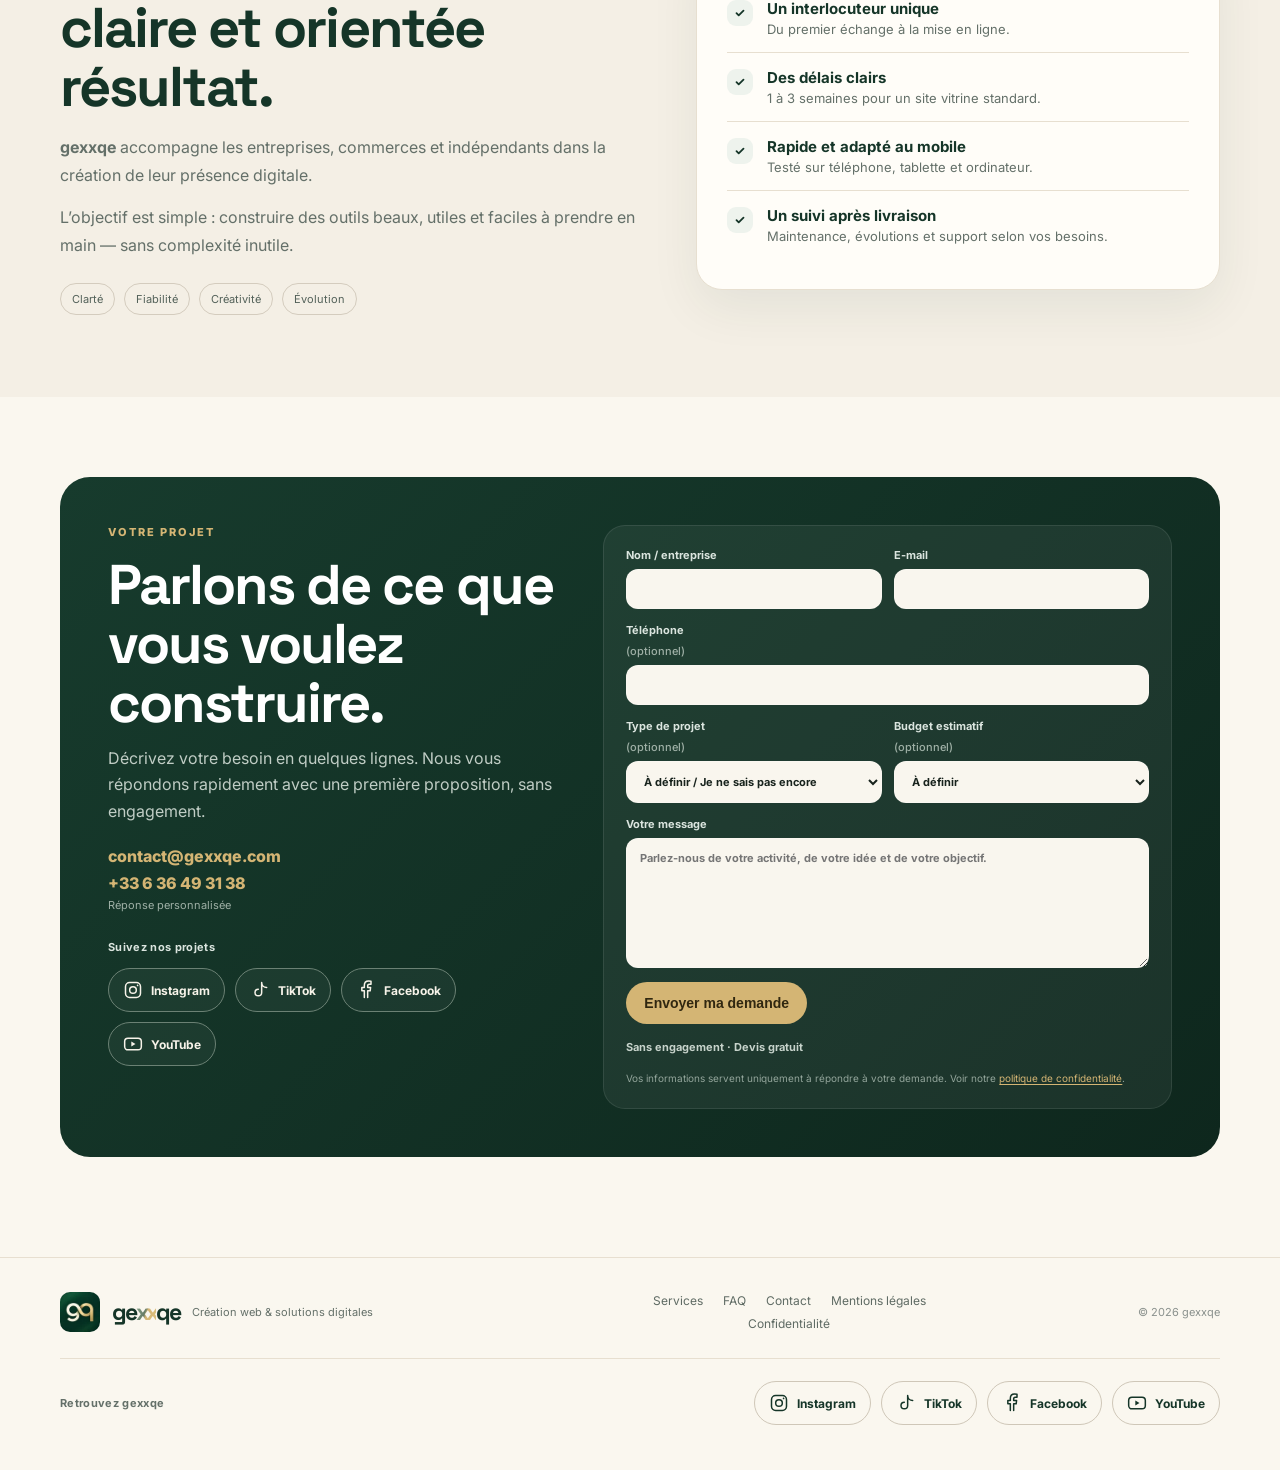
==== commit 02c684e5: "Visual refresh: demo previews, projects section, icons, dark process - Hero: laptop + phone mockup o" ====
--- a/index.html
+++ b/index.html
@@ -44,7 +44,7 @@
   <link rel="preconnect" href="https://fonts.googleapis.com">
   <link rel="preconnect" href="https://fonts.gstatic.com" crossorigin>
   <link href="https://fonts.googleapis.com/css2?family=Inter:wght@400;500;600;700;800&family=Space+Grotesk:wght@500;600;700&display=swap" rel="stylesheet">
-  <link rel="stylesheet" href="styles.css?v=ameliorations-20261111">
+  <link rel="stylesheet" href="styles.css?v=visuel-20261111">
 </head>
 <body>
   <div class="noise" aria-hidden="true"></div>
@@ -59,6 +59,7 @@
       <button class="menu-btn" id="menuBtn" type="button" aria-label="Ouvrir le menu" aria-controls="nav" aria-expanded="false">☰</button>
       <nav class="nav" id="nav">
         <a href="#services">Services</a>
+        <a href="#realisations">Réalisations</a>
         <a href="#processus">Processus</a>
         <a href="#faq">FAQ</a>
         <a href="#apropos">À propos</a>
@@ -78,15 +79,6 @@
             <a class="btn primary" href="#contact">Parlons de votre projet</a>
             <a class="btn secondary" href="https://gexxqe.github.io/restaurant-template-pro/index.html" target="_blank" rel="noopener noreferrer" aria-label="Voir la démo du site de restaurant (nouvel onglet)">Voir la démo</a>
           </div>
-          <div class="hero-social">
-            <p class="social-label">Nos projets et conseils sur les réseaux</p>
-            <nav class="social-links" aria-label="Suivez gexxqe sur les réseaux sociaux">
-              <a class="social-link" href="https://www.instagram.com/gexxqe.web/" target="_blank" rel="noopener noreferrer" aria-label="gexxqe sur Instagram (nouvel onglet)"><svg viewBox="0 0 24 24" width="20" height="20" fill="none" stroke="currentColor" stroke-width="1.8" stroke-linecap="round" stroke-linejoin="round" aria-hidden="true" focusable="false"><rect x="3" y="3" width="18" height="18" rx="5"/><circle cx="12" cy="12" r="4"/><circle cx="17.5" cy="6.5" r="1" fill="currentColor" stroke="none"/></svg><span>Instagram</span></a>
-              <a class="social-link" href="https://www.tiktok.com/@gexxqe.web" target="_blank" rel="noopener noreferrer" aria-label="gexxqe sur TikTok (nouvel onglet)"><svg viewBox="0 0 24 24" width="20" height="20" fill="none" stroke="currentColor" stroke-width="1.8" stroke-linecap="round" stroke-linejoin="round" aria-hidden="true" focusable="false"><path d="M14 3v12a4 4 0 1 1-4-4M14 3c0 4 3 6 6 6"/></svg><span>TikTok</span></a>
-              <a class="social-link" href="https://www.facebook.com/share/14x7b2u1FqT/?mibextid=wwXIfr" target="_blank" rel="noopener noreferrer" aria-label="gexxqe sur Facebook (nouvel onglet)"><svg viewBox="0 0 24 24" width="20" height="20" fill="none" stroke="currentColor" stroke-width="1.8" stroke-linecap="round" stroke-linejoin="round" aria-hidden="true" focusable="false"><path d="M14 21v-8h3l.5-4H14V7c0-1.2.4-2 2-2h2V1.5c-.6-.1-1.6-.2-3-.2-3 0-5 1.9-5 5.4V9H7v4h3v8"/></svg><span>Facebook</span></a>
-              <a class="social-link" href="https://www.youtube.com/@gexxqe" target="_blank" rel="noopener noreferrer" aria-label="gexxqe sur YouTube (nouvel onglet)"><svg viewBox="0 0 24 24" width="20" height="20" fill="none" stroke="currentColor" stroke-width="1.8" stroke-linecap="round" stroke-linejoin="round" aria-hidden="true" focusable="false"><rect x="2" y="5" width="20" height="14" rx="4"/><path d="m10 9 5 3-5 3z" fill="currentColor" stroke="none"/></svg><span>YouTube</span></a>
-            </nav>
-          </div>
           <div class="hero-proof">
             <div><strong>Responsive</strong><span>Mobile, tablette & PC</span></div>
             <div><strong>Sur mesure</strong><span>Adapté à votre activité</span></div>
@@ -94,21 +86,19 @@
           </div>
         </div>
 
-        <div class="hero-visual reveal" aria-hidden="true">
-          <div class="visual-card">
-            <div class="visual-top">
-              <span class="dot"></span><span class="dot"></span><span class="dot"></span>
-              <span class="browser-url">gexxqe.com</span>
-            </div>
-            <div class="visual-body">
-              <span class="visual-kicker">UNE IDENTITÉ QUI VOUS RESSEMBLE</span>
-              <div class="visual-logo"><img class="visual-brand-icon" src="logo-gq-160.webp" width="80" height="80" alt="" decoding="async"><span>ge</span><span class="xx">xx</span><span>qe</span></div>
-              <p>Des idées. Des solutions. Du résultat.</p>
-              <div class="visual-lines"><i></i><i></i><i></i></div>
-            </div>
-          </div>
-          <div class="orb orb-one"></div>
-          <div class="orb orb-two"></div>
+        <div class="hero-visual reveal">
+          <a class="device-stage" href="https://gexxqe.github.io/restaurant-template-pro/index.html" target="_blank" rel="noopener noreferrer" aria-label="Voir le site démo Maison Saveur (nouvel onglet)">
+            <div class="device-laptop">
+              <div class="device-bar" aria-hidden="true"><span class="dot"></span><span class="dot"></span><span class="dot"></span><span class="device-url">maison-saveur · démo</span></div>
+              <img src="demo-desktop.webp" width="1200" height="750" alt="Aperçu du site démo Maison Saveur sur ordinateur" fetchpriority="high" decoding="async">
+            </div>
+            <div class="device-phone">
+              <img src="demo-mobile.webp" width="360" height="779" alt="Le même site démo affiché sur mobile" decoding="async">
+            </div>
+            <span class="device-tag"><span class="device-tag-dot" aria-hidden="true"></span>Projet démo · Site restaurant</span>
+          </a>
+          <div class="orb orb-one" aria-hidden="true"></div>
+          <div class="orb orb-two" aria-hidden="true"></div>
         </div>
       </div>
     </section>
@@ -129,7 +119,7 @@
         <div class="cards services-grid">
           <details class="service-card reveal">
             <summary>
-              <span class="service-number">01</span>
+              <span class="service-top"><span class="service-icon" aria-hidden="true"><svg viewBox="0 0 24 24" width="22" height="22" fill="none" stroke="currentColor" stroke-width="1.7" stroke-linecap="round" stroke-linejoin="round" focusable="false"><rect x="3" y="4" width="18" height="12" rx="2"/><path d="M8 20h8M12 16v4"/></svg></span><span class="service-number">01</span></span>
               <h3>Sites web</h3>
               <p>Sites vitrines, sites pour restaurants, artisans, commerces et indépendants.</p>
               <span class="service-more">Voir les possibilités</span>
@@ -149,7 +139,7 @@
 
           <details class="service-card reveal">
             <summary>
-              <span class="service-number">02</span>
+              <span class="service-top"><span class="service-icon" aria-hidden="true"><svg viewBox="0 0 24 24" width="22" height="22" fill="none" stroke="currentColor" stroke-width="1.7" stroke-linecap="round" stroke-linejoin="round" focusable="false"><path d="M5 8h14l-1.2 12H6.2z"/><path d="M9 8a3 3 0 0 1 6 0"/></svg></span><span class="service-number">02</span></span>
               <h3>E-commerce</h3>
               <p>Boutiques en ligne et catalogues produits avec une gestion adaptée à votre activité.</p>
               <span class="service-more">Voir les possibilités</span>
@@ -168,7 +158,7 @@
 
           <details class="service-card reveal">
             <summary>
-              <span class="service-number">03</span>
+              <span class="service-top"><span class="service-icon" aria-hidden="true"><svg viewBox="0 0 24 24" width="22" height="22" fill="none" stroke="currentColor" stroke-width="1.7" stroke-linecap="round" stroke-linejoin="round" focusable="false"><rect x="3" y="5" width="18" height="16" rx="2"/><path d="M8 3v4M16 3v4M3 10h18M9 15.5l2 2 4-4"/></svg></span><span class="service-number">03</span></span>
               <h3>Réservations & formulaires</h3>
               <p>Des parcours simples pour transformer les visites en demandes, rendez-vous ou devis.</p>
               <span class="service-more">Voir les possibilités</span>
@@ -187,7 +177,7 @@
 
           <details class="service-card reveal">
             <summary>
-              <span class="service-number">04</span>
+              <span class="service-top"><span class="service-icon" aria-hidden="true"><svg viewBox="0 0 24 24" width="22" height="22" fill="none" stroke="currentColor" stroke-width="1.7" stroke-linecap="round" stroke-linejoin="round" focusable="false"><path d="M13 2 4.5 13.5H11L10 22l8.5-11.5H12z"/></svg></span><span class="service-number">04</span></span>
               <h3>Automatisations</h3>
               <p>Des automatisations utiles pour gagner du temps et réduire les tâches répétitives.</p>
               <span class="service-more">Voir les possibilités</span>
@@ -206,7 +196,7 @@
 
           <details class="service-card reveal">
             <summary>
-              <span class="service-number">05</span>
+              <span class="service-top"><span class="service-icon" aria-hidden="true"><svg viewBox="0 0 24 24" width="22" height="22" fill="none" stroke="currentColor" stroke-width="1.7" stroke-linecap="round" stroke-linejoin="round" focusable="false"><path d="M12 20h9"/><path d="M16.5 3.5a2.1 2.1 0 0 1 3 3L7 19l-4 1 1-4z"/></svg></span><span class="service-number">05</span></span>
               <h3>Identité digitale</h3>
               <p>Une présence cohérente pour votre marque, du visuel aux supports digitaux.</p>
               <span class="service-more">Voir les possibilités</span>
@@ -225,7 +215,7 @@
 
           <details class="service-card reveal">
             <summary>
-              <span class="service-number">06</span>
+              <span class="service-top"><span class="service-icon" aria-hidden="true"><svg viewBox="0 0 24 24" width="22" height="22" fill="none" stroke="currentColor" stroke-width="1.7" stroke-linecap="round" stroke-linejoin="round" focusable="false"><path d="M14.7 6.3a4 4 0 0 0-5.4 5.4L3.5 17.5a1.8 1.8 0 0 0 2.5 2.5l5.8-5.8a4 4 0 0 0 5.4-5.4l-2.6 2.6-2.3-.6-.6-2.3z"/></svg></span><span class="service-number">06</span></span>
               <h3>Maintenance & accompagnement</h3>
               <p>Votre projet continue d’évoluer après la mise en ligne avec support et suivi technique.</p>
               <span class="service-more">Voir les possibilités</span>
@@ -246,6 +236,48 @@
       </div>
     </section>
 
+    <section class="section work-section" id="realisations">
+      <div class="shell">
+        <div class="section-head reveal">
+          <div class="eyebrow">Réalisations</div>
+          <h2>Un aperçu concret de ce que nous construisons.</h2>
+          <p>Un site de démonstration complet, pensé pour un restaurant — à parcourir comme un vrai site.</p>
+        </div>
+        <article class="work-card reveal">
+          <a class="work-preview" href="https://gexxqe.github.io/restaurant-template-pro/index.html" target="_blank" rel="noopener noreferrer" aria-label="Ouvrir le site démo Maison Saveur (nouvel onglet)">
+            <div class="work-browser">
+              <div class="device-bar" aria-hidden="true"><span class="dot"></span><span class="dot"></span><span class="dot"></span><span class="device-url">maison-saveur · démo</span></div>
+              <div class="work-scroll"><img src="demo-page.webp" width="900" height="3623" alt="Page complète du site démo Maison Saveur : carte, galerie, réservation et avis" loading="lazy" decoding="async"></div>
+            </div>
+            <span class="work-hint" aria-hidden="true">Survolez pour parcourir la page</span>
+          </a>
+          <div class="work-copy">
+            <span class="work-badge">Projet démo</span>
+            <h3>Maison Saveur — site restaurant</h3>
+            <p>Un site complet pour un restaurant : carte filtrable, plat du moment, réservation en ligne, horaires et un espace restaurateur pour tout modifier soi-même.</p>
+            <ul class="work-features">
+              <li>Carte &amp; formules</li>
+              <li>Réservation en ligne</li>
+              <li>Espace administrateur</li>
+              <li>Pensé mobile d’abord</li>
+            </ul>
+            <div class="work-actions">
+              <a class="btn primary" href="https://gexxqe.github.io/restaurant-template-pro/index.html" target="_blank" rel="noopener noreferrer">Voir la démo</a>
+              <a class="btn secondary" href="https://gexxqe.github.io/restaurant-template-pro/presentation.html" target="_blank" rel="noopener noreferrer">Présentation</a>
+            </div>
+          </div>
+        </article>
+        <div class="work-next reveal">
+          <div>
+            <span class="eyebrow gold">Prochain projet</span>
+            <h3>Votre site pourrait être le prochain.</h3>
+            <p>Restaurant, artisan, commerce ou indépendant : on part de votre activité pour créer un site qui vous ressemble.</p>
+          </div>
+          <a class="btn gold-btn" href="#contact">Parlons de votre projet</a>
+        </div>
+      </div>
+    </section>
+
     <section class="section process-section" id="processus">
       <div class="shell">
         <div class="section-head reveal">
@@ -280,7 +312,7 @@
     </section>
 
     <section class="section about-section" id="apropos">
-      <div class="shell about-simple">
+      <div class="shell about-layout">
         <div class="about-copy reveal">
           <div class="eyebrow">À propos</div>
           <h2>Une approche directe, claire et orientée résultat.</h2>
@@ -288,6 +320,15 @@
           <p>L’objectif est simple : construire des outils beaux, utiles et faciles à prendre en main — sans complexité inutile.</p>
           <div class="values"><span>Clarté</span><span>Fiabilité</span><span>Créativité</span><span>Évolution</span></div>
         </div>
+        <aside class="about-card reveal" aria-label="Nos engagements">
+          <span class="eyebrow gold">Ce que vous pouvez attendre</span>
+          <ul>
+            <li><strong>Un interlocuteur unique</strong><span>Du premier échange à la mise en ligne.</span></li>
+            <li><strong>Des délais clairs</strong><span>1 à 3 semaines pour un site vitrine standard.</span></li>
+            <li><strong>Rapide et adapté au mobile</strong><span>Testé sur téléphone, tablette et ordinateur.</span></li>
+            <li><strong>Un suivi après livraison</strong><span>Maintenance, évolutions et support selon vos besoins.</span></li>
+          </ul>
+        </aside>
       </div>
     </section>
 
--- a/styles.css
+++ b/styles.css
@@ -1,12 +1,12 @@
 :root{--deep:#153528;--deep2:#0f2b20;--sage:#8da98f;--gold:#d4b574;--cream:#faf7ef;--paper:#fffdf8;--ink:#18231d;--muted:#647069;--line:#e7dfd0;--shadow:0 24px 70px rgba(21,53,40,.12)}
 *{box-sizing:border-box}html{scroll-behavior:smooth}body{margin:0;background:var(--cream);color:var(--ink);font-family:Inter,system-ui,sans-serif;overflow-x:hidden}a{color:inherit;text-decoration:none}.shell{width:min(1160px,calc(100% - 40px));margin:auto}.noise{position:fixed;inset:0;pointer-events:none;opacity:.025;z-index:100;background-image:url("data:image/svg+xml,%3Csvg viewBox='0 0 180 180' xmlns='http://www.w3.org/2000/svg'%3E%3Cfilter id='n'%3E%3CfeTurbulence type='fractalNoise' baseFrequency='.85' numOctaves='2' stitchTiles='stitch'/%3E%3C/filter%3E%3Crect width='100%25' height='100%25' filter='url(%23n)' opacity='.55'/%3E%3C/svg%3E")}
-.site-header{position:sticky;top:0;z-index:50;background:rgba(250,247,239,.86);backdrop-filter:blur(18px);border-bottom:1px solid rgba(231,223,208,.75)}.nav-wrap{min-height:78px;display:flex;align-items:center;justify-content:space-between;gap:24px}.brand{display:flex;align-items:center;gap:14px}.wordmark{display:inline-flex;align-items:center;font-family:"Space Grotesk",sans-serif;font-weight:700;font-size:31px;letter-spacing:-2px;color:var(--deep);line-height:1}.wordmark .xx{background:linear-gradient(110deg,var(--sage),#667c67 45%,var(--gold) 55%,#e0c37e);-webkit-background-clip:text;background-clip:text;color:transparent;letter-spacing:-4px}.brand-tag{font-size:11px;letter-spacing:.06em;color:var(--muted);border-left:1px solid var(--line);padding-left:14px}.nav{display:flex;align-items:center;gap:24px;font-size:14px;font-weight:650}.nav a:not(.nav-cta){color:#405047}.nav a:hover{color:var(--deep)}.nav-cta{padding:11px 16px;border-radius:999px;background:var(--deep);color:white}.menu-btn{display:none;border:0;background:none;font-size:24px;color:var(--deep)}
-.hero{position:relative;padding:92px 0 80px;min-height:720px;display:flex;align-items:center}.hero-grid{display:grid;grid-template-columns:1.06fr .94fr;gap:70px;align-items:center}.eyebrow{text-transform:uppercase;letter-spacing:.18em;font-size:11px;font-weight:800;color:#6c7c72;margin-bottom:16px}.eyebrow.gold{color:var(--gold)}h1,h2,h3{font-family:"Space Grotesk",sans-serif}h1{font-size:clamp(46px,6.2vw,78px);line-height:.98;letter-spacing:-.045em;margin:0 0 24px;color:var(--deep)}h1 span{color:#5f795f}.hero-lead{font-size:18px;line-height:1.72;color:var(--muted);max-width:680px;margin:0}.hero-actions{display:flex;gap:12px;flex-wrap:wrap;margin-top:30px}.btn{display:inline-flex;align-items:center;justify-content:center;padding:13px 18px;border-radius:999px;font-weight:800;font-size:14px;transition:.25s ease;border:1px solid transparent}.btn:hover{transform:translateY(-2px)}.primary{background:var(--deep);color:white;box-shadow:0 12px 28px rgba(21,53,40,.15)}.secondary{background:transparent;border-color:#cfc7b8;color:var(--deep)}.gold-btn{background:var(--gold);color:#302710}.dark-outline{border-color:#557064;color:white}.full{width:100%}.hero-proof{display:grid;grid-template-columns:repeat(3,1fr);gap:12px;margin-top:46px}.hero-proof div{padding:14px 0;border-top:1px solid var(--line)}.hero-proof strong,.hero-proof span{display:block}.hero-proof strong{font-size:13px;color:var(--deep)}.hero-proof span{font-size:11px;color:var(--muted);margin-top:4px}
-.hero-visual{position:relative;min-height:500px;display:grid;place-items:center}.visual-card{width:min(100%,500px);aspect-ratio:1/.77;border-radius:28px;background:linear-gradient(145deg,#153528,#0c251b);box-shadow:0 36px 90px rgba(13,42,30,.24);overflow:hidden;position:relative;z-index:2;border:1px solid rgba(255,255,255,.08)}.visual-top{height:52px;border-bottom:1px solid rgba(255,255,255,.08);display:flex;align-items:center;padding:0 18px;gap:7px}.dot{width:8px;height:8px;border-radius:50%;background:#839187}.browser-url{margin-left:10px;font-size:10px;color:#91a096;letter-spacing:.08em}.visual-body{padding:58px 45px}.visual-kicker{font-size:9px;letter-spacing:.18em;color:#c5cfc8}.visual-logo{font-family:"Space Grotesk";font-weight:700;font-size:70px;letter-spacing:-5px;color:#f4f1e8;margin:28px 0 10px}.visual-logo .xx{background:linear-gradient(110deg,var(--sage),#6f856e 44%,var(--gold) 56%,#e2c57f);-webkit-background-clip:text;background-clip:text;color:transparent}.visual-body p{color:#d7dfd9;margin:0;font-size:15px}.visual-lines{margin-top:42px;display:grid;gap:8px}.visual-lines i{height:1px;background:linear-gradient(90deg,var(--gold),transparent);display:block}.visual-lines i:nth-child(1){width:80%}.visual-lines i:nth-child(2){width:56%}.visual-lines i:nth-child(3){width:35%}.orb{position:absolute;border-radius:50%;filter:blur(0);opacity:.7}.orb-one{width:210px;height:210px;background:#d7c39b;right:-30px;top:20px}.orb-two{width:170px;height:170px;background:#a9bba7;left:-10px;bottom:10px}
+.site-header{position:sticky;top:0;z-index:50;background:rgba(250,247,239,.86);backdrop-filter:blur(18px);border-bottom:1px solid rgba(231,223,208,.75)}.nav-wrap{min-height:78px;display:flex;align-items:center;justify-content:space-between;gap:24px}.brand{display:flex;align-items:center;gap:14px}.wordmark{display:inline-flex;align-items:center;font-family:"Space Grotesk",Inter,system-ui,sans-serif;font-weight:700;font-size:31px;letter-spacing:-2px;color:var(--deep);line-height:1}.wordmark .xx{background:linear-gradient(110deg,var(--sage),#667c67 45%,var(--gold) 55%,#e0c37e);-webkit-background-clip:text;background-clip:text;color:transparent;letter-spacing:-4px}.brand-tag{font-size:11px;letter-spacing:.06em;color:var(--muted);border-left:1px solid var(--line);padding-left:14px}.nav{display:flex;align-items:center;gap:24px;font-size:14px;font-weight:650}.nav a:not(.nav-cta){color:#405047}.nav a:hover{color:var(--deep)}.nav-cta{padding:11px 16px;border-radius:999px;background:var(--deep);color:white}.menu-btn{display:none;border:0;background:none;font-size:24px;color:var(--deep)}
+.hero{position:relative;padding:92px 0 80px;min-height:720px;display:flex;align-items:center}.hero-grid{display:grid;grid-template-columns:1.06fr .94fr;gap:70px;align-items:center}.eyebrow{text-transform:uppercase;letter-spacing:.18em;font-size:11px;font-weight:800;color:#6c7c72;margin-bottom:16px}.eyebrow.gold{color:var(--gold)}h1,h2,h3{font-family:"Space Grotesk",Inter,system-ui,sans-serif}h1{font-size:clamp(46px,6.2vw,78px);line-height:.98;letter-spacing:-.045em;margin:0 0 24px;color:var(--deep)}h1 span{color:#5f795f}.hero-lead{font-size:18px;line-height:1.72;color:var(--muted);max-width:680px;margin:0}.hero-actions{display:flex;gap:12px;flex-wrap:wrap;margin-top:30px}.btn{display:inline-flex;align-items:center;justify-content:center;padding:13px 18px;border-radius:999px;font-weight:800;font-size:14px;transition:.25s ease;border:1px solid transparent}.btn:hover{transform:translateY(-2px)}.primary{background:var(--deep);color:white;box-shadow:0 12px 28px rgba(21,53,40,.15)}.secondary{background:transparent;border-color:#cfc7b8;color:var(--deep)}.gold-btn{background:var(--gold);color:#302710}.dark-outline{border-color:#557064;color:white}.full{width:100%}.hero-proof{display:grid;grid-template-columns:repeat(3,1fr);gap:12px;margin-top:46px}.hero-proof div{padding:14px 0;border-top:1px solid var(--line)}.hero-proof strong,.hero-proof span{display:block}.hero-proof strong{font-size:13px;color:var(--deep)}.hero-proof span{font-size:11px;color:var(--muted);margin-top:4px}
+.hero-visual{position:relative;min-height:500px;display:grid;place-items:center}.visual-card{width:min(100%,500px);aspect-ratio:1/.77;border-radius:28px;background:linear-gradient(145deg,#153528,#0c251b);box-shadow:0 36px 90px rgba(13,42,30,.24);overflow:hidden;position:relative;z-index:2;border:1px solid rgba(255,255,255,.08)}.visual-top{height:52px;border-bottom:1px solid rgba(255,255,255,.08);display:flex;align-items:center;padding:0 18px;gap:7px}.dot{width:8px;height:8px;border-radius:50%;background:#839187}.browser-url{margin-left:10px;font-size:10px;color:#91a096;letter-spacing:.08em}.visual-body{padding:58px 45px}.visual-kicker{font-size:9px;letter-spacing:.18em;color:#c5cfc8}.visual-logo{font-family:"Space Grotesk",Inter,system-ui,sans-serif;font-weight:700;font-size:70px;letter-spacing:-5px;color:#f4f1e8;margin:28px 0 10px}.visual-logo .xx{background:linear-gradient(110deg,var(--sage),#6f856e 44%,var(--gold) 56%,#e2c57f);-webkit-background-clip:text;background-clip:text;color:transparent}.visual-body p{color:#d7dfd9;margin:0;font-size:15px}.visual-lines{margin-top:42px;display:grid;gap:8px}.visual-lines i{height:1px;background:linear-gradient(90deg,var(--gold),transparent);display:block}.visual-lines i:nth-child(1){width:80%}.visual-lines i:nth-child(2){width:56%}.visual-lines i:nth-child(3){width:35%}.orb{position:absolute;border-radius:50%;filter:blur(0);opacity:.7}.orb-one{width:210px;height:210px;background:#d7c39b;right:-30px;top:20px}.orb-two{width:170px;height:170px;background:#a9bba7;left:-10px;bottom:10px}
 .strip{border-top:1px solid var(--line);border-bottom:1px solid var(--line);background:#f7f2e8}.strip-grid{display:grid;grid-template-columns:repeat(5,1fr);padding:17px 0;text-align:center;gap:10px}.strip span{font-size:11px;text-transform:uppercase;letter-spacing:.11em;color:#778078}
-.section{padding:100px 0}.section-head{max-width:730px;margin-bottom:42px}.section-head h2,.about-copy h2,.contact-card h2{font-size:clamp(35px,5vw,56px);line-height:1.06;letter-spacing:-.035em;margin:0 0 16px;color:var(--deep)}.section-head p,.about-copy p{font-size:16px;line-height:1.75;color:var(--muted);margin:0}.cards{display:grid;gap:16px}.services-grid{grid-template-columns:repeat(3,1fr)}.service-card{background:var(--paper);border:1px solid var(--line);border-radius:24px;padding:28px;min-height:340px;box-shadow:0 10px 35px rgba(21,53,40,.04)}.service-number{display:block;color:var(--gold);font-family:"Space Grotesk";font-weight:700;font-size:13px;margin-bottom:40px}.service-card h3{font-size:25px;margin:0 0 12px;color:var(--deep)}.service-card p{color:var(--muted);line-height:1.65;font-size:14px}.service-card ul,.price-card ul{list-style:none;padding:0;margin:24px 0 0;display:grid;gap:10px}.service-card li,.price-card li{font-size:13px;color:#4b5d52}.service-card li:before,.price-card li:before{content:"↗";color:var(--gold);margin-right:8px}
-.section-dark{background:var(--deep2);color:white}.section-head.light h2{color:white}.section-head.light p{color:#b8c5bd}.project-card{display:grid;grid-template-columns:1.1fr .9fr;background:#173b2d;border:1px solid rgba(255,255,255,.08);border-radius:28px;overflow:hidden}.project-preview{padding:32px;background:radial-gradient(circle at 30% 30%,#355c47,#173b2d 60%)}.project-browser{background:#f7f2e8;border-radius:18px;overflow:hidden;box-shadow:0 28px 70px rgba(0,0,0,.25);min-height:350px}.mini-header{height:58px;background:white;display:flex;align-items:center;padding:0 18px;gap:9px;color:var(--deep);font-weight:800}.mini-header span{margin-right:auto}.mini-header div{width:7px;height:7px;border-radius:50%;background:#d7d2c8}.mini-hero{padding:55px 38px;min-height:292px;background:linear-gradient(120deg,#f8f3e8,#e3ebdf);display:flex;flex-direction:column;justify-content:center}.mini-hero small{font-size:9px;letter-spacing:.18em;color:#917938}.mini-hero strong{font-family:"Space Grotesk";color:var(--deep);font-size:35px;line-height:1.05;max-width:430px;margin:12px 0}.mini-hero span{font-size:11px;color:#6b756d}.project-copy{padding:44px;display:flex;flex-direction:column;justify-content:center}.tag{font-size:10px;text-transform:uppercase;letter-spacing:.16em;color:var(--gold)}.project-copy h3{font-size:35px;margin:12px 0;color:white}.project-copy p{color:#bdc9c1;line-height:1.7}.project-features{display:grid;grid-template-columns:1fr 1fr;gap:9px;margin:24px 0 28px;font-size:12px;color:#dce5df}
-.pricing-grid{display:grid;grid-template-columns:repeat(3,1fr);gap:16px}.price-card{position:relative;background:var(--paper);border:1px solid var(--line);border-radius:24px;padding:30px}.price-card.featured{background:linear-gradient(145deg,#173b2d,#102d22);color:white;transform:translateY(-8px);box-shadow:0 28px 65px rgba(21,53,40,.18)}.plan{display:block;text-transform:uppercase;letter-spacing:.13em;font-size:11px;font-weight:800;color:#7a857e}.featured .plan{color:#c3d0c7}.price{display:block;font-family:"Space Grotesk";font-size:29px;margin:18px 0 12px;color:var(--deep)}.featured .price{color:white}.price-card p{font-size:14px;line-height:1.65;color:var(--muted);min-height:70px}.featured p,.featured li{color:#c7d3cb}.price-card .btn{margin-top:30px}.popular{position:absolute;right:20px;top:20px;background:var(--gold);color:#342a14;border-radius:999px;padding:7px 9px;font-size:9px;font-weight:900;text-transform:uppercase;letter-spacing:.1em}.pricing-note{text-align:center;font-size:12px;color:var(--muted);margin-top:26px}
+.section{padding:100px 0}.section-head{max-width:730px;margin-bottom:42px}.section-head h2,.about-copy h2,.contact-card h2{font-size:clamp(35px,5vw,56px);line-height:1.06;letter-spacing:-.035em;margin:0 0 16px;color:var(--deep)}.section-head p,.about-copy p{font-size:16px;line-height:1.75;color:var(--muted);margin:0}.cards{display:grid;gap:16px}.services-grid{grid-template-columns:repeat(3,1fr)}.service-card{background:var(--paper);border:1px solid var(--line);border-radius:24px;padding:28px;min-height:340px;box-shadow:0 10px 35px rgba(21,53,40,.04)}.service-number{display:block;color:var(--gold);font-family:"Space Grotesk",Inter,system-ui,sans-serif;font-weight:700;font-size:13px;margin-bottom:40px}.service-card h3{font-size:25px;margin:0 0 12px;color:var(--deep)}.service-card p{color:var(--muted);line-height:1.65;font-size:14px}.service-card ul,.price-card ul{list-style:none;padding:0;margin:24px 0 0;display:grid;gap:10px}.service-card li,.price-card li{font-size:13px;color:#4b5d52}.service-card li:before,.price-card li:before{content:"↗";color:var(--gold);margin-right:8px}
+.section-dark{background:var(--deep2);color:white}.section-head.light h2{color:white}.section-head.light p{color:#b8c5bd}.project-card{display:grid;grid-template-columns:1.1fr .9fr;background:#173b2d;border:1px solid rgba(255,255,255,.08);border-radius:28px;overflow:hidden}.project-preview{padding:32px;background:radial-gradient(circle at 30% 30%,#355c47,#173b2d 60%)}.project-browser{background:#f7f2e8;border-radius:18px;overflow:hidden;box-shadow:0 28px 70px rgba(0,0,0,.25);min-height:350px}.mini-header{height:58px;background:white;display:flex;align-items:center;padding:0 18px;gap:9px;color:var(--deep);font-weight:800}.mini-header span{margin-right:auto}.mini-header div{width:7px;height:7px;border-radius:50%;background:#d7d2c8}.mini-hero{padding:55px 38px;min-height:292px;background:linear-gradient(120deg,#f8f3e8,#e3ebdf);display:flex;flex-direction:column;justify-content:center}.mini-hero small{font-size:9px;letter-spacing:.18em;color:#917938}.mini-hero strong{font-family:"Space Grotesk",Inter,system-ui,sans-serif;color:var(--deep);font-size:35px;line-height:1.05;max-width:430px;margin:12px 0}.mini-hero span{font-size:11px;color:#6b756d}.project-copy{padding:44px;display:flex;flex-direction:column;justify-content:center}.tag{font-size:10px;text-transform:uppercase;letter-spacing:.16em;color:var(--gold)}.project-copy h3{font-size:35px;margin:12px 0;color:white}.project-copy p{color:#bdc9c1;line-height:1.7}.project-features{display:grid;grid-template-columns:1fr 1fr;gap:9px;margin:24px 0 28px;font-size:12px;color:#dce5df}
+.pricing-grid{display:grid;grid-template-columns:repeat(3,1fr);gap:16px}.price-card{position:relative;background:var(--paper);border:1px solid var(--line);border-radius:24px;padding:30px}.price-card.featured{background:linear-gradient(145deg,#173b2d,#102d22);color:white;transform:translateY(-8px);box-shadow:0 28px 65px rgba(21,53,40,.18)}.plan{display:block;text-transform:uppercase;letter-spacing:.13em;font-size:11px;font-weight:800;color:#7a857e}.featured .plan{color:#c3d0c7}.price{display:block;font-family:"Space Grotesk",Inter,system-ui,sans-serif;font-size:29px;margin:18px 0 12px;color:var(--deep)}.featured .price{color:white}.price-card p{font-size:14px;line-height:1.65;color:var(--muted);min-height:70px}.featured p,.featured li{color:#c7d3cb}.price-card .btn{margin-top:30px}.popular{position:absolute;right:20px;top:20px;background:var(--gold);color:#342a14;border-radius:999px;padding:7px 9px;font-size:9px;font-weight:900;text-transform:uppercase;letter-spacing:.1em}.pricing-note{text-align:center;font-size:12px;color:var(--muted);margin-top:26px}
 .about-section{background:#f4efe5}.about-grid{display:grid;grid-template-columns:.75fr 1.25fr;gap:70px;align-items:center}.about-mark{min-height:0;border-radius:30px;background:transparent;display:grid;place-items:center;box-shadow:none;overflow:hidden}.about-logo{display:block;width:100%;height:auto;border-radius:30px}.about-copy p{margin-bottom:14px}.values{display:flex;gap:9px;flex-wrap:wrap;margin-top:24px}.values span{border:1px solid #d4ccbe;border-radius:999px;padding:8px 11px;font-size:11px;color:#536159}
 .contact-section{padding-top:80px}.contact-card{background:linear-gradient(135deg,#173b2d,#0e271d);border-radius:30px;padding:48px;display:grid;grid-template-columns:1.2fr .8fr;gap:30px;align-items:center;color:white}.contact-card h2{color:white;margin-bottom:12px}.contact-card p{color:#c0cdc5;line-height:1.65;margin:0;max-width:700px}.contact-actions{display:flex;justify-content:flex-end;gap:10px;flex-wrap:wrap}
 footer{padding:34px 0 45px;border-top:1px solid var(--line)}.footer-grid{display:grid;grid-template-columns:1.4fr 1fr .6fr;gap:20px;align-items:center}.footer-brand{display:flex;align-items:center;gap:12px;color:var(--muted);font-size:11px}.wordmark.small{font-size:23px}.footer-links{display:flex;justify-content:center;gap:20px;font-size:12px;color:#5f6b64}.copyright{text-align:right;font-size:11px;color:#8a918d}
@@ -16,7 +16,7 @@
 @media(prefers-reduced-motion:reduce){html{scroll-behavior:auto}.reveal{opacity:1;transform:none;transition:none}.btn{transition:none}}
 
 .process-section{background:#fffaf2}.process-grid{display:grid;grid-template-columns:repeat(4,1fr);gap:16px}.process-step{background:var(--paper);border:1px solid var(--line);border-radius:22px;padding:26px;min-height:230px}.process-step>span{display:inline-flex;width:38px;height:38px;border-radius:50%;align-items:center;justify-content:center;background:#eef3ed;color:var(--deep);font-size:11px;font-weight:900;margin-bottom:28px}.process-step h3{font-size:24px;margin:0 0 10px;color:var(--deep)}.process-step p{font-size:14px;line-height:1.65;color:var(--muted);margin:0}
-.faq-section{background:#f4efe5}.faq-list{display:grid;gap:10px;max-width:900px}.faq-list details{background:var(--paper);border:1px solid var(--line);border-radius:18px;padding:0 20px}.faq-list summary{cursor:pointer;list-style:none;font-family:"Space Grotesk";font-weight:700;color:var(--deep);padding:19px 34px 19px 0;position:relative}.faq-list summary::-webkit-details-marker{display:none}.faq-list summary:after{content:"+";position:absolute;right:0;top:14px;font-size:24px;color:#718078;font-weight:400}.faq-list details[open] summary:after{content:"–"}.faq-list p{color:var(--muted);line-height:1.7;font-size:14px;margin:0;padding:0 0 18px}
+.faq-section{background:#f4efe5}.faq-list{display:grid;gap:10px;max-width:900px}.faq-list details{background:var(--paper);border:1px solid var(--line);border-radius:18px;padding:0 20px}.faq-list summary{cursor:pointer;list-style:none;font-family:"Space Grotesk",Inter,system-ui,sans-serif;font-weight:700;color:var(--deep);padding:19px 34px 19px 0;position:relative}.faq-list summary::-webkit-details-marker{display:none}.faq-list summary:after{content:"+";position:absolute;right:0;top:14px;font-size:24px;color:#718078;font-weight:400}.faq-list details[open] summary:after{content:"–"}.faq-list p{color:var(--muted);line-height:1.7;font-size:14px;margin:0;padding:0 0 18px}
 .contact-card{grid-template-columns:.9fr 1.1fr;align-items:start}.contact-copy strong{color:white}.contact-direct{display:grid;gap:5px;margin-top:22px}.contact-direct a{color:var(--gold);font-weight:800}.contact-direct span{font-size:11px;color:#9fb0a6}.contact-form{display:grid;gap:14px;background:rgba(255,255,255,.055);border:1px solid rgba(255,255,255,.09);border-radius:22px;padding:22px}.form-row{display:grid;grid-template-columns:1fr 1fr;gap:12px}.contact-form label{display:grid;gap:7px;font-size:11px;font-weight:700;color:#dbe5df}.contact-form input,.contact-form select,.contact-form textarea{width:100%;border:1px solid rgba(255,255,255,.15);background:#f9f6ee;color:var(--ink);border-radius:12px;padding:12px 13px;font:inherit;outline:none}.contact-form textarea{resize:vertical;min-height:130px}.contact-form input:focus,.contact-form select:focus,.contact-form textarea:focus{border-color:var(--gold);box-shadow:0 0 0 3px rgba(212,181,116,.16)}.form-submit{border:0;cursor:pointer;width:max-content}.form-note{font-size:10px!important;color:#93a59b!important;margin:0!important}
 @media(max-width:900px){.process-grid{grid-template-columns:repeat(2,1fr)}.contact-card{grid-template-columns:1fr}}
 @media(max-width:560px){.process-grid,.form-row{grid-template-columns:1fr}.process-step{min-height:0}.form-submit{width:100%}}
@@ -84,3 +84,100 @@
 .form-note a{color:var(--gold);text-decoration:underline;text-underline-offset:2px}
 .footer-links{flex-wrap:wrap;row-gap:8px}
 @media(max-width:560px){.legal-wrap{padding:34px 22px;border-radius:22px}}
+
+/* ===== Visual refresh (2026-11-11) ===== */
+/* Hero: real project preview on laptop + phone */
+.device-stage{position:relative;display:block;width:100%;max-width:560px;padding:0 0 46px 0;z-index:2;transition:transform .5s ease}
+.device-stage:hover{transform:translateY(-4px)}
+.device-laptop{border-radius:18px;overflow:hidden;background:#0f2b20;border:1px solid rgba(21,53,40,.18);box-shadow:0 40px 90px rgba(13,42,30,.25)}
+.device-laptop img{display:block;width:100%;height:auto}
+.device-bar{height:34px;display:flex;align-items:center;gap:6px;padding:0 14px;background:#153528}
+.device-bar .dot{width:8px;height:8px;border-radius:50%;background:rgba(255,255,255,.28)}
+.device-url{margin-left:10px;font-size:10px;letter-spacing:.04em;color:#c9d4cd;background:rgba(255,255,255,.08);padding:4px 10px;border-radius:999px}
+.device-phone{position:absolute;right:-18px;bottom:0;width:31%;border-radius:26px;padding:6px;background:#0f2b20;box-shadow:0 30px 60px rgba(13,42,30,.35);border:1px solid rgba(255,255,255,.08)}
+.device-phone img{display:block;width:100%;height:auto;border-radius:20px}
+.device-tag{position:absolute;left:18px;bottom:8px;display:inline-flex;align-items:center;gap:8px;background:var(--paper);border:1px solid var(--line);border-radius:999px;padding:9px 14px;font-size:12px;font-weight:700;color:var(--deep);box-shadow:0 12px 30px rgba(21,53,40,.12)}
+.device-tag-dot{width:8px;height:8px;border-radius:50%;background:var(--gold);box-shadow:0 0 0 4px rgba(212,181,116,.25)}
+.hero-visual .orb-one{right:-40px;top:-10px}
+.hero-visual .orb-two{left:-30px;bottom:30px}
+
+/* Services: icons, compact cards */
+.service-card summary{min-height:0;padding:26px 28px}
+.service-top{display:flex;align-items:center;gap:12px;margin-bottom:22px}
+.service-top .service-number{margin:0}
+.service-icon{width:46px;height:46px;border-radius:14px;background:#eef3ed;color:var(--deep);display:grid;place-items:center;transition:background .25s ease,color .25s ease}
+.service-card:hover .service-icon,.service-card[open] .service-icon{background:var(--deep);color:var(--gold)}
+.service-card{transition:box-shadow .25s ease,transform .25s ease}
+.service-card:hover{box-shadow:0 18px 45px rgba(21,53,40,.09);transform:translateY(-2px)}
+.service-card summary h3{margin:0 0 8px}
+
+/* Réalisations */
+.work-section{background:#f7f2e8;border-top:1px solid var(--line)}
+.work-card{display:grid;grid-template-columns:1.15fr .85fr;gap:44px;align-items:center;background:var(--paper);border:1px solid var(--line);border-radius:30px;padding:28px;box-shadow:0 20px 60px rgba(21,53,40,.07)}
+.work-preview{position:relative;display:block}
+.work-browser{border-radius:18px;overflow:hidden;border:1px solid var(--line);background:#fff;box-shadow:0 20px 50px rgba(21,53,40,.12)}
+.work-scroll{height:420px;overflow:hidden}
+.work-scroll img{display:block;width:100%;height:auto;transform:translateY(0);transition:transform 7s ease-in-out}
+.work-preview:hover .work-scroll img,.work-preview:focus-visible .work-scroll img{transform:translateY(calc(-100% + 420px))}
+.work-hint{position:absolute;right:14px;bottom:14px;background:rgba(21,53,40,.88);color:#fff;font-size:11px;font-weight:700;padding:7px 12px;border-radius:999px;transition:opacity .3s ease}
+.work-preview:hover .work-hint{opacity:0}
+.work-badge{display:inline-block;font-size:11px;font-weight:800;letter-spacing:.08em;text-transform:uppercase;color:#7a5a12;background:#f6ead0;border-radius:999px;padding:6px 11px}
+.work-copy h3{font-size:clamp(26px,3vw,34px);line-height:1.1;letter-spacing:-.02em;margin:16px 0 12px;color:var(--deep)}
+.work-copy p{color:var(--muted);line-height:1.7;margin:0}
+.work-features{list-style:none;padding:0;margin:22px 0 0;display:grid;grid-template-columns:1fr 1fr;gap:10px}
+.work-features li{position:relative;padding-left:24px;font-size:14px;font-weight:600;color:var(--deep)}
+.work-features li:before{content:"";position:absolute;left:0;top:3px;width:15px;height:15px;border-radius:50%;background:#eef3ed url("data:image/svg+xml,%3Csvg xmlns='http://www.w3.org/2000/svg' viewBox='0 0 16 16'%3E%3Cpath d='M4.5 8.2l2.2 2.2 4.8-4.8' fill='none' stroke='%23153528' stroke-width='1.8' stroke-linecap='round' stroke-linejoin='round'/%3E%3C/svg%3E") center/13px no-repeat}
+.work-actions{display:flex;gap:10px;flex-wrap:wrap;margin-top:28px}
+.work-actions .btn{min-width:0}
+.work-next{margin-top:18px;display:flex;align-items:center;justify-content:space-between;gap:24px;background:linear-gradient(135deg,#173b2d,#0e271d);color:#fff;border-radius:26px;padding:30px 36px}
+.work-next .eyebrow{margin:0 0 8px}
+.work-next h3{font-size:clamp(22px,2.6vw,28px);margin:0 0 6px;color:#fff}
+.work-next p{margin:0;color:#c3d0c8;max-width:560px;line-height:1.6}
+.work-next .btn{flex-shrink:0;margin:0}
+
+/* Processus on dark background with a connecting line */
+.process-section{background:linear-gradient(160deg,#153528,#0e271d);color:#fff}
+.process-section h2{color:#fff}
+.process-section .section-head p{color:#b9c9bf}
+.process-section .eyebrow{color:var(--gold)}
+.process-grid{position:relative}
+.process-grid:before{content:"";position:absolute;left:44px;right:44px;top:45px;height:1px;background:linear-gradient(90deg,rgba(212,181,116,.6),rgba(212,181,116,.15));z-index:0}
+.process-step{position:relative;z-index:1;background:rgba(255,255,255,.05);border:1px solid rgba(255,255,255,.1);backdrop-filter:blur(4px)}
+.process-step>span{background:var(--gold);color:#2d240e;box-shadow:0 0 0 6px #153528}
+.process-step h3{color:#fff}
+.process-step p{color:#b9c9bf}
+
+/* À propos with commitments card */
+.about-layout{display:grid;grid-template-columns:1.05fr .95fr;gap:56px;align-items:center}
+.about-card{background:var(--paper);border:1px solid var(--line);border-radius:26px;padding:30px;box-shadow:0 18px 50px rgba(21,53,40,.07)}
+.about-card .eyebrow{margin:0 0 14px}
+.about-card ul{list-style:none;margin:0;padding:0;display:grid;gap:0}
+.about-card li{padding:15px 0 15px 40px;border-top:1px solid var(--line);position:relative}
+.about-card li:first-child{border-top:0}
+.about-card li:before{content:"";position:absolute;left:0;top:16px;width:26px;height:26px;border-radius:9px;background:#eef3ed url("data:image/svg+xml,%3Csvg xmlns='http://www.w3.org/2000/svg' viewBox='0 0 16 16'%3E%3Cpath d='M4.5 8.2l2.2 2.2 4.8-4.8' fill='none' stroke='%23153528' stroke-width='1.8' stroke-linecap='round' stroke-linejoin='round'/%3E%3C/svg%3E") center/16px no-repeat}
+.about-card strong{display:block;color:var(--deep);font-size:15px}
+.about-card li span{display:block;color:var(--muted);font-size:13px;margin-top:3px}
+
+@media(max-width:900px){
+  .device-stage{max-width:520px;margin:0 auto}
+  .work-card{grid-template-columns:1fr;gap:26px;padding:20px}
+  .work-scroll{height:340px}
+  .work-preview:hover .work-scroll img,.work-preview:focus-visible .work-scroll img{transform:translateY(calc(-100% + 340px))}
+  .work-next{flex-direction:column;align-items:flex-start;padding:26px}
+  .process-grid:before{display:none}
+  .about-layout{grid-template-columns:1fr;gap:30px}
+}
+@media(max-width:560px){
+  .hero-proof{grid-template-columns:repeat(3,1fr);gap:8px;margin-top:30px}
+  .hero-proof div{padding:10px 0}
+  .hero-proof span{font-size:10px}
+  .hero-visual{min-height:0}
+  .device-phone{right:-4px;width:33%}
+  .device-tag{left:8px;font-size:11px;padding:8px 12px}
+  .work-features{grid-template-columns:1fr}
+  .work-scroll{height:300px}
+  .work-preview:hover .work-scroll img,.work-preview:focus-visible .work-scroll img{transform:translateY(calc(-100% + 300px))}
+  .work-hint{display:none}
+  .about-card{padding:22px}
+}
+@media(prefers-reduced-motion:reduce){.work-scroll img{transition:none}.device-stage,.service-card{transition:none}}
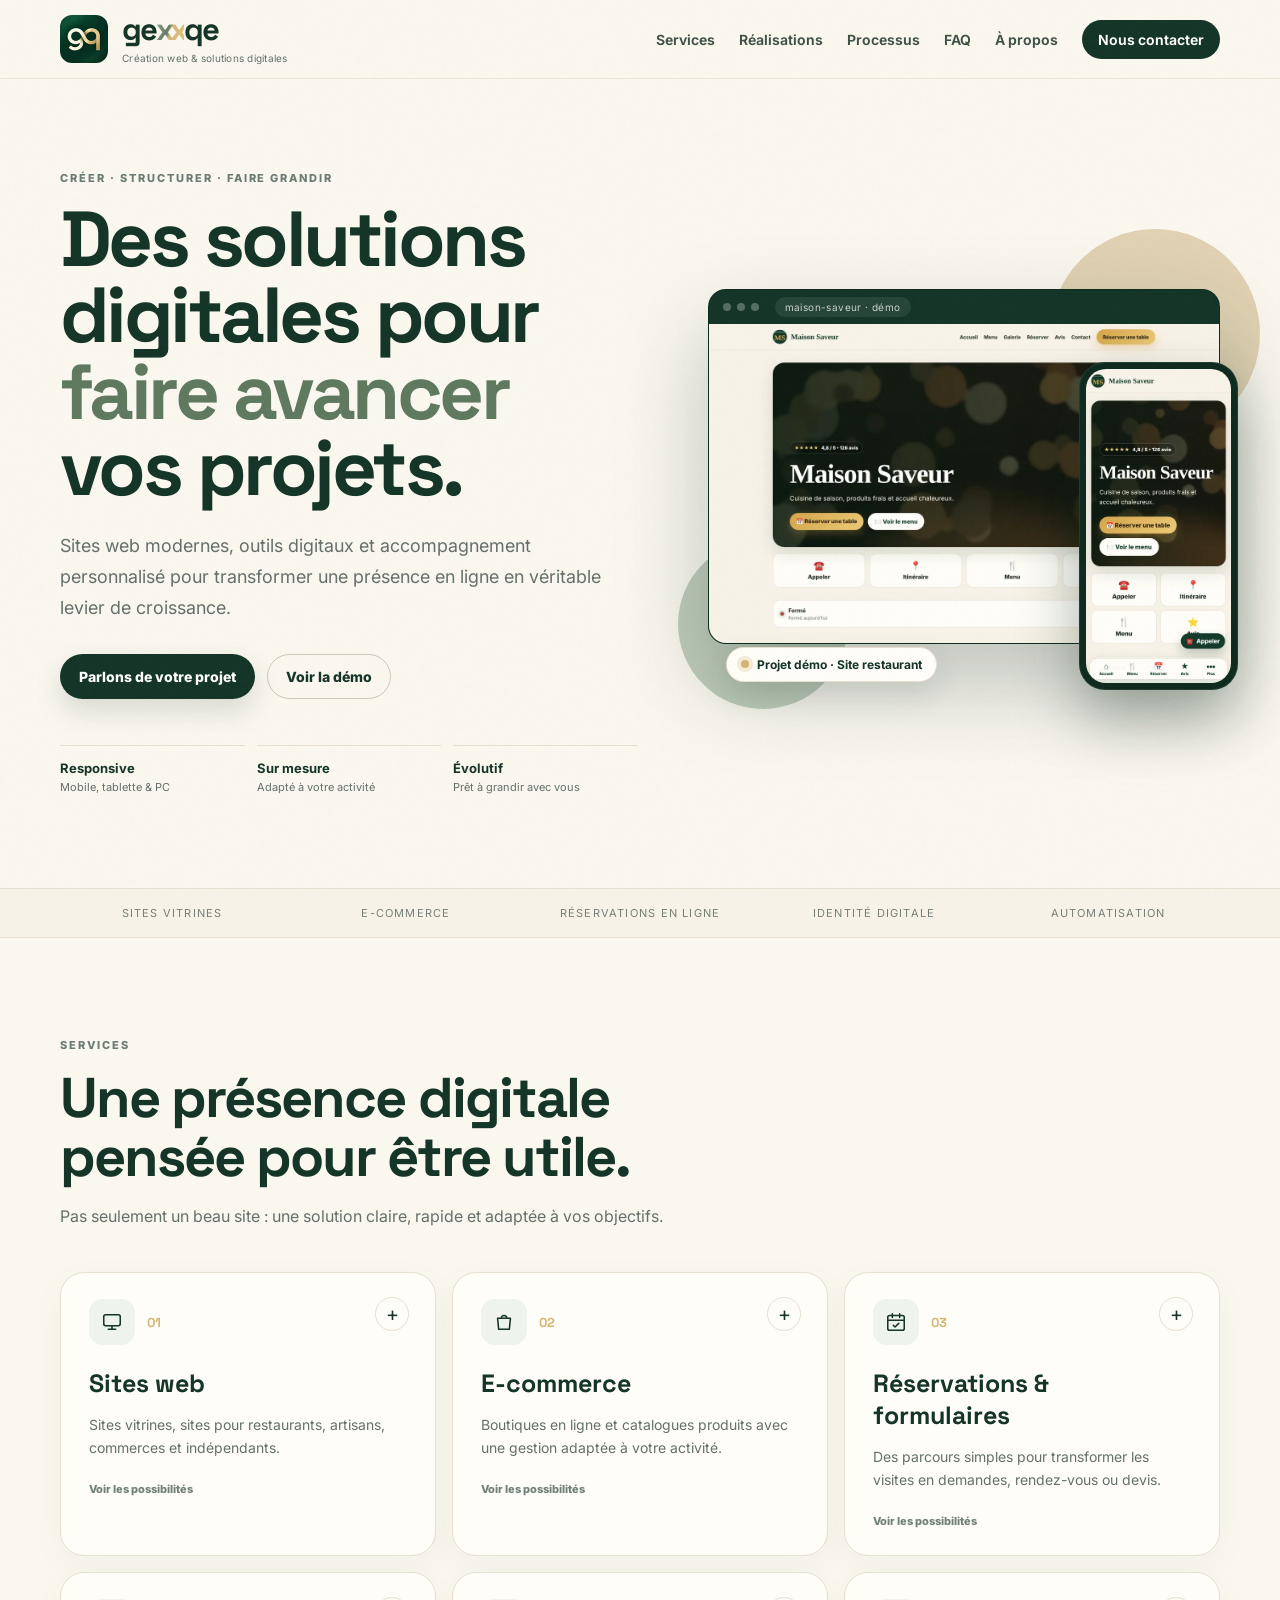
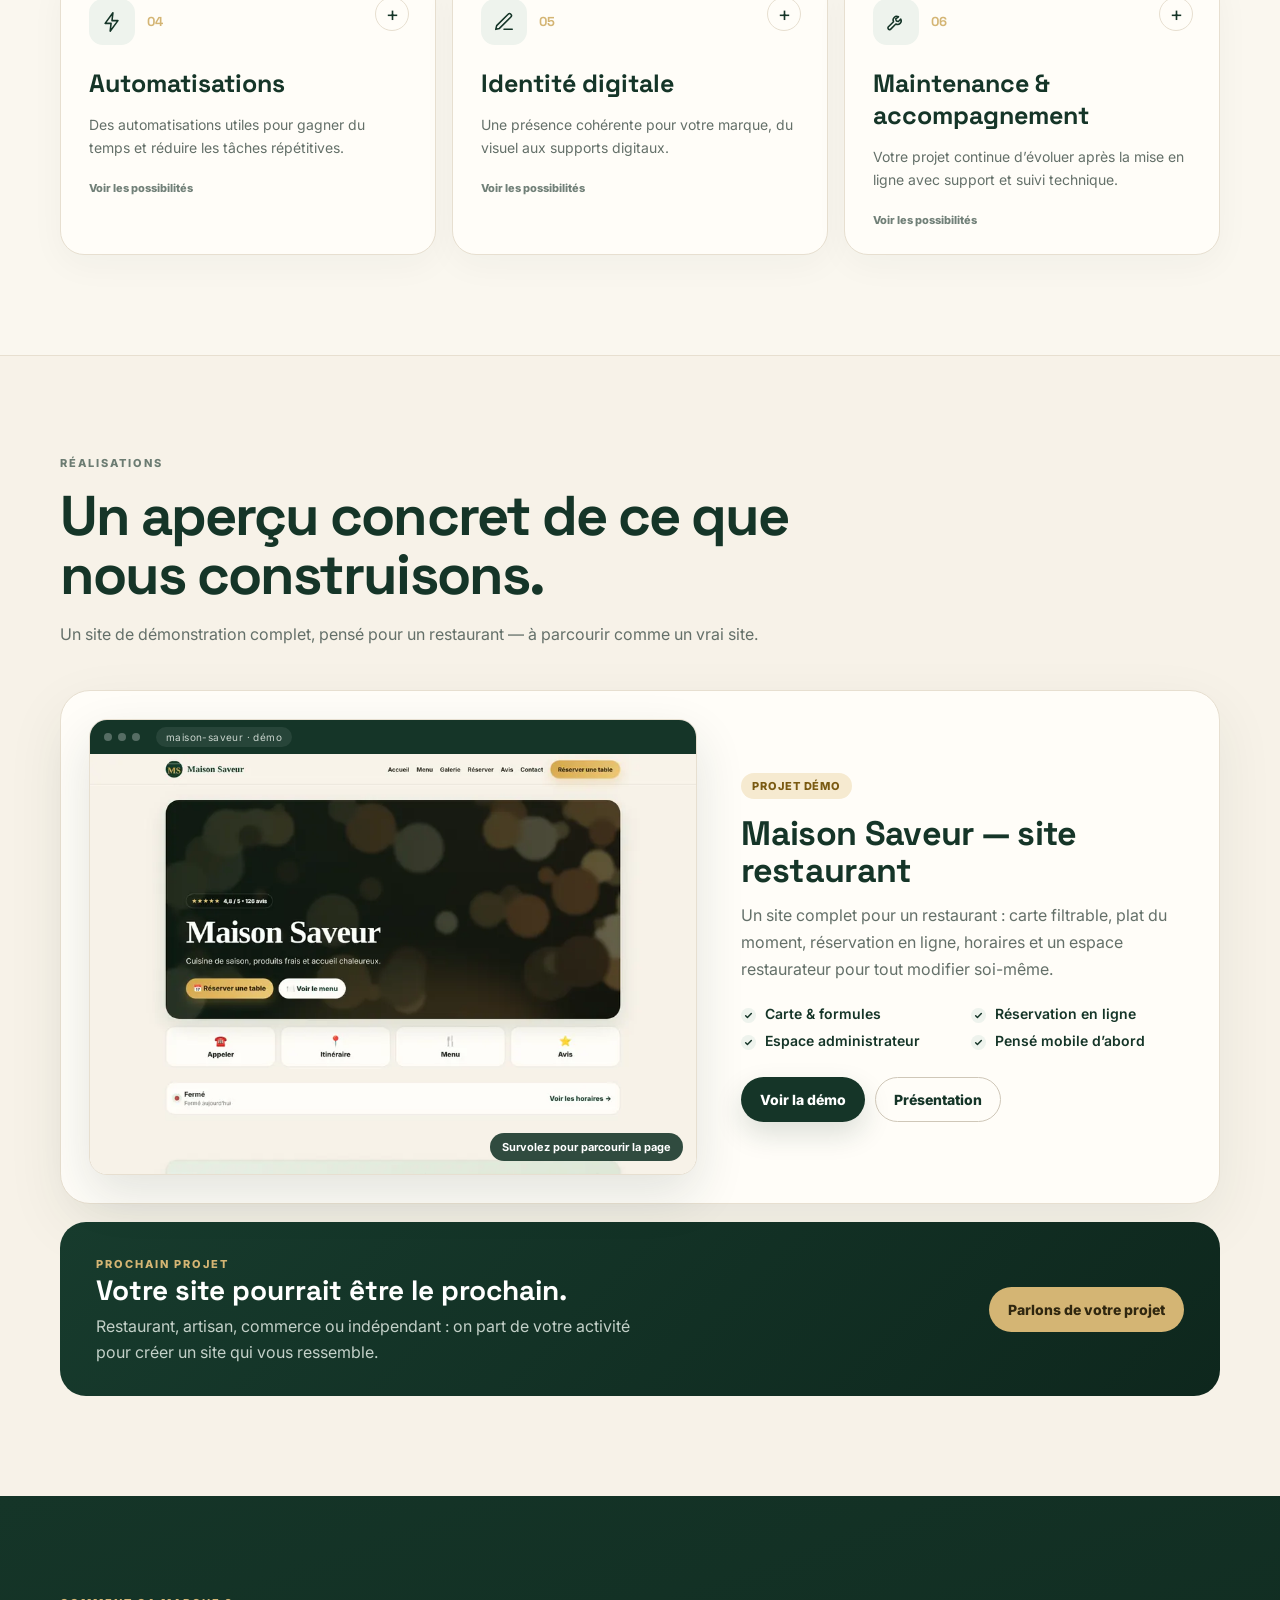
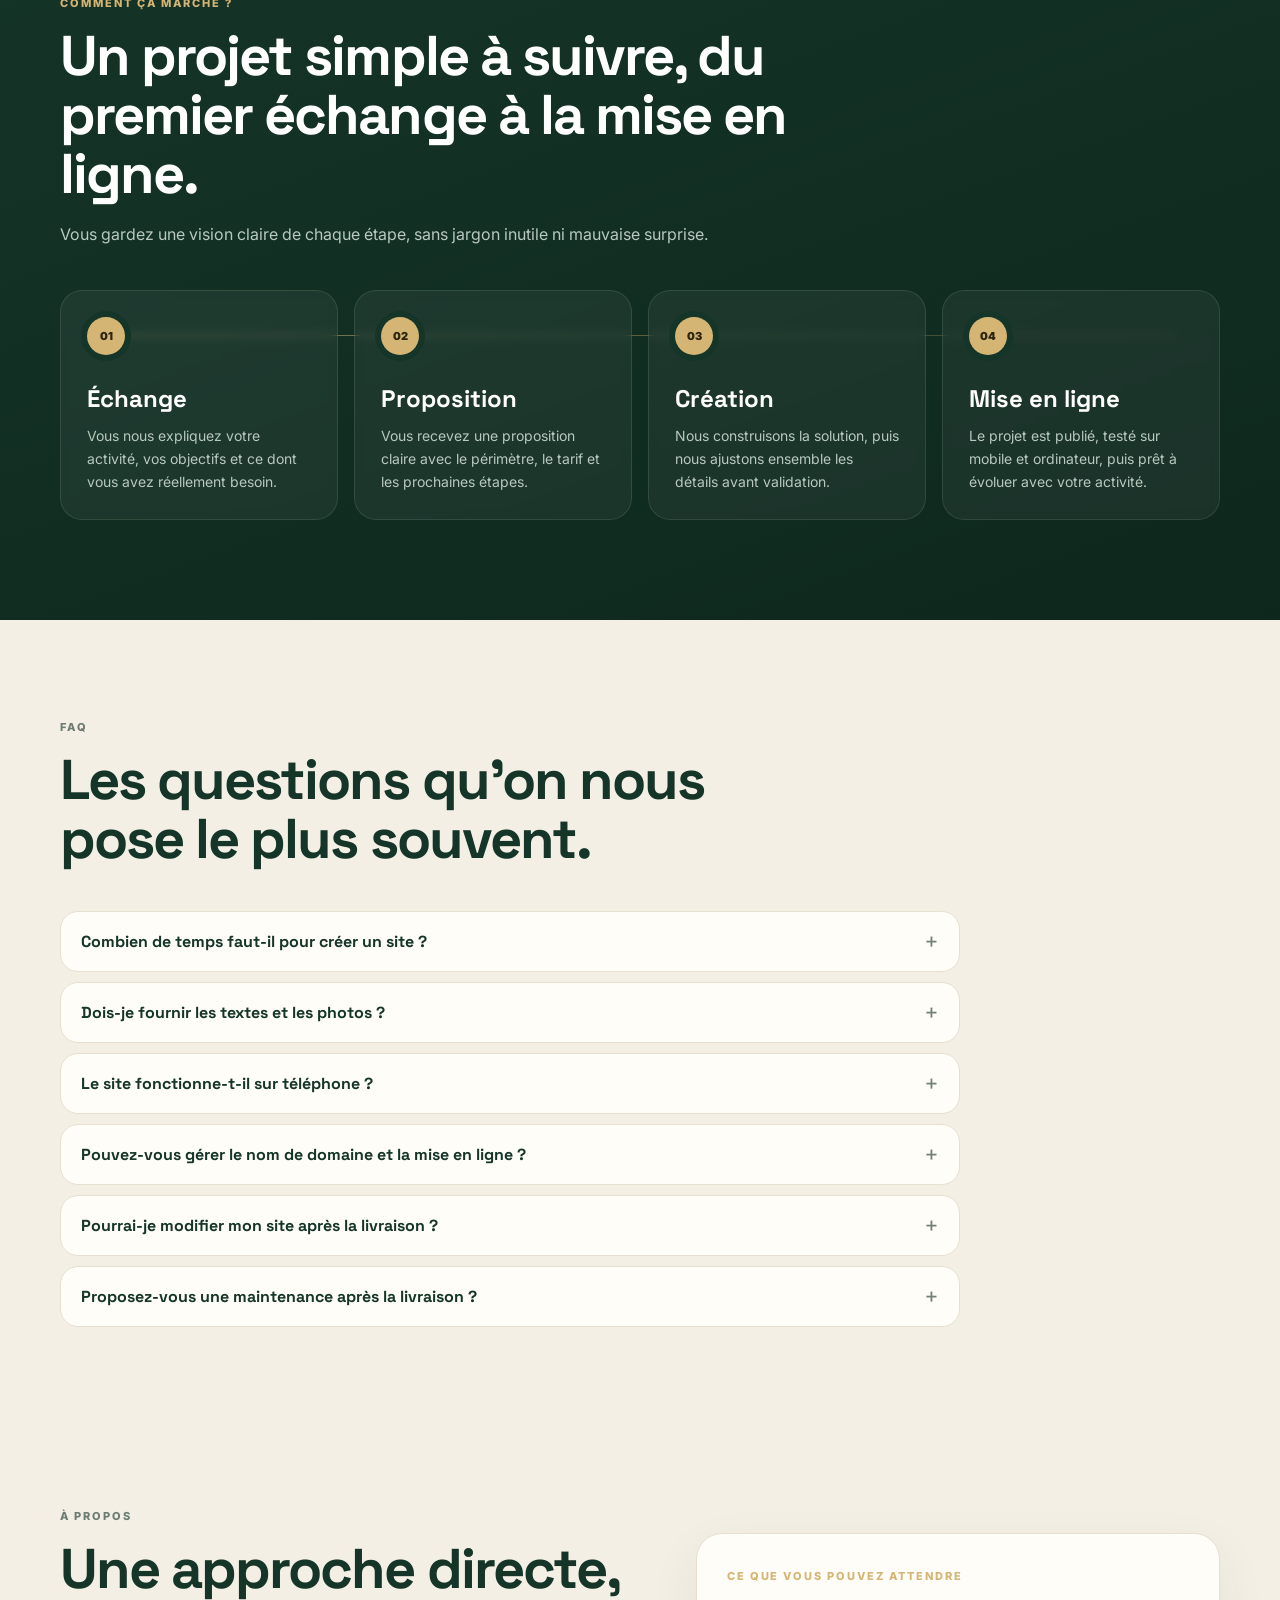
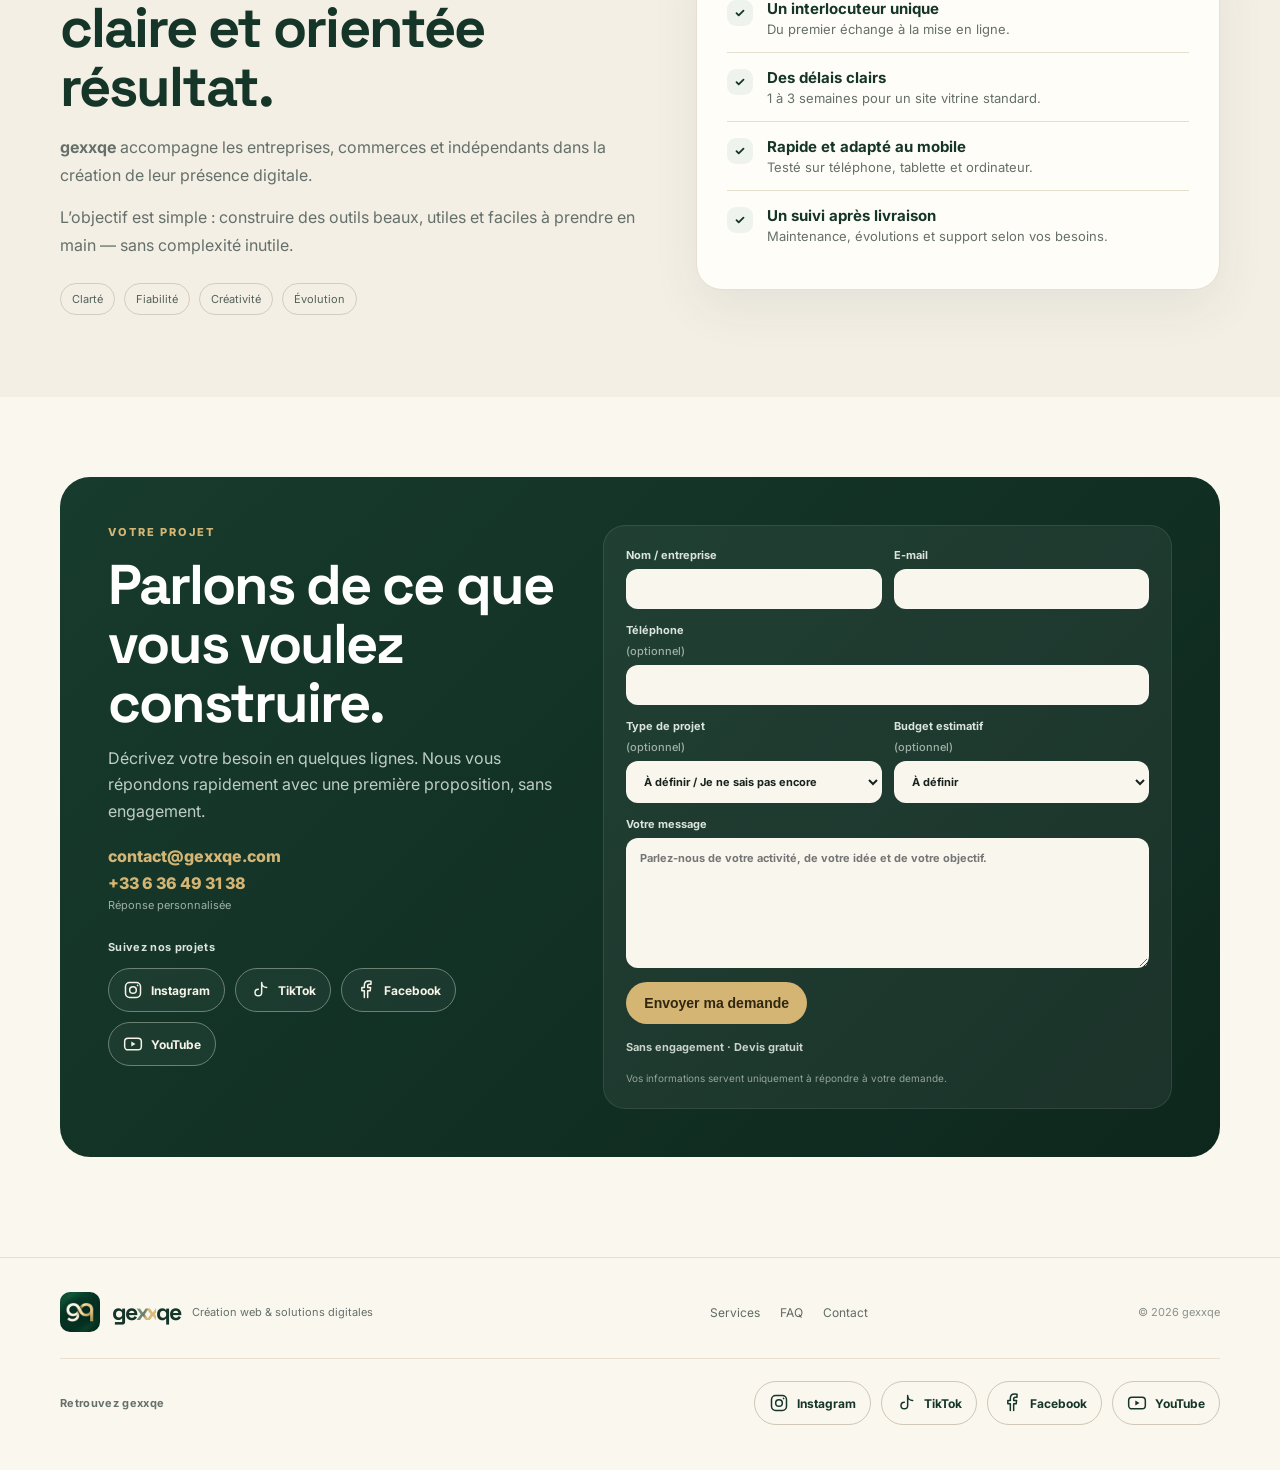
==== commit dc3b780a: "Hold legal pages until the business is registered Co-Authored-By: Claude Opus 5.5 <noreply@anthropic" ====
--- a/index.html
+++ b/index.html
@@ -390,7 +390,7 @@
           <label>Votre message<textarea name="message" rows="5" required placeholder="Parlez-nous de votre activité, de votre idée et de votre objectif."></textarea></label>
           <button class="btn gold-btn form-submit" type="submit">Envoyer ma demande</button>
           <p class="form-trust">Sans engagement · Devis gratuit</p>
-          <p class="form-note">Vos informations servent uniquement à répondre à votre demande. Voir notre <a href="confidentialite.html">politique de confidentialité</a>.</p>
+          <p class="form-note">Vos informations servent uniquement à répondre à votre demande.</p>
         </form>
       </div>
     </section>
@@ -402,7 +402,7 @@
         <span class="brand-lockup"><img class="brand-icon" src="logo-gq-96.webp" width="48" height="48" alt="gexxqe" decoding="async"><span class="wordmark small"><span>ge</span><span class="xx">xx</span><span>qe</span></span></span>
         <span>Création web & solutions digitales</span>
       </div>
-      <div class="footer-links"><a href="#services">Services</a><a href="#faq">FAQ</a><a href="#contact">Contact</a><a href="mentions-legales.html">Mentions légales</a><a href="confidentialite.html">Confidentialité</a></div>
+      <div class="footer-links"><a href="#services">Services</a><a href="#faq">FAQ</a><a href="#contact">Contact</a></div>
       <div class="copyright">© <span id="year">2026</span> gexxqe</div>
     </div>
     <div class="shell footer-social">
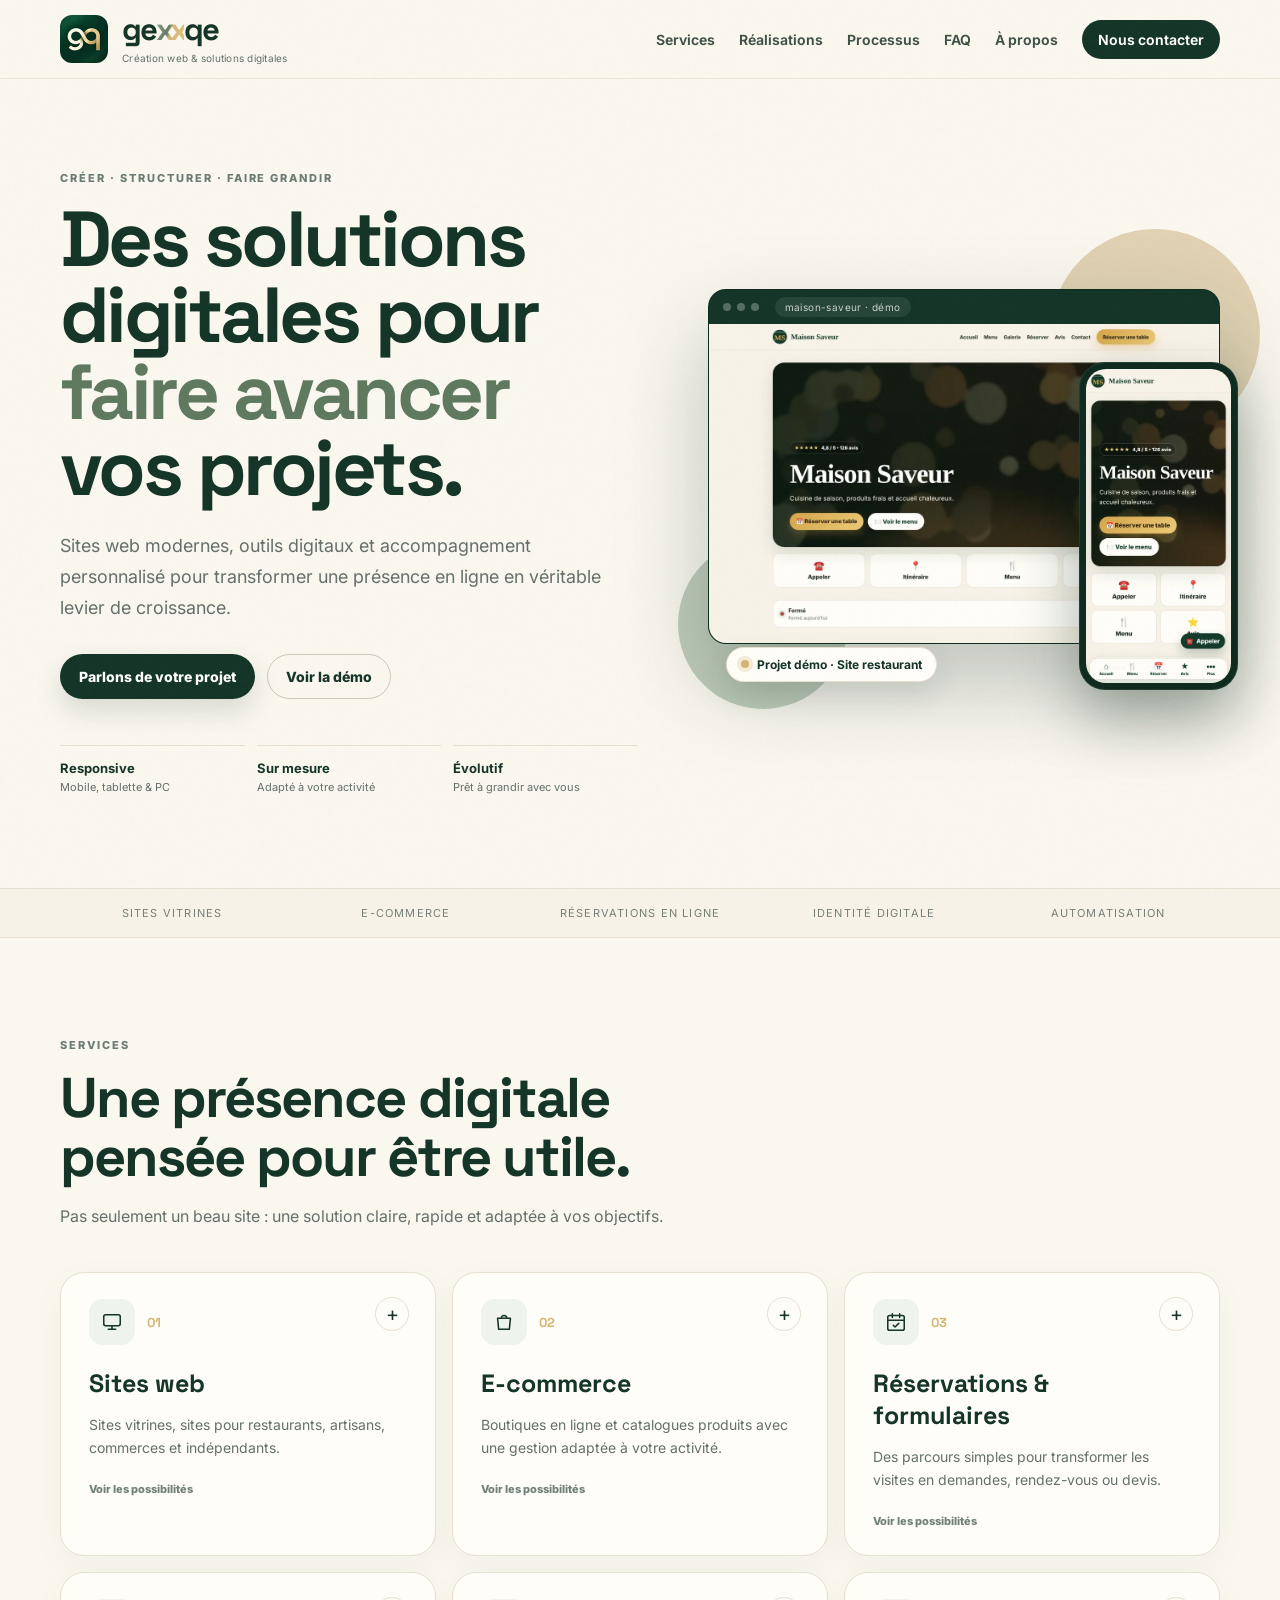
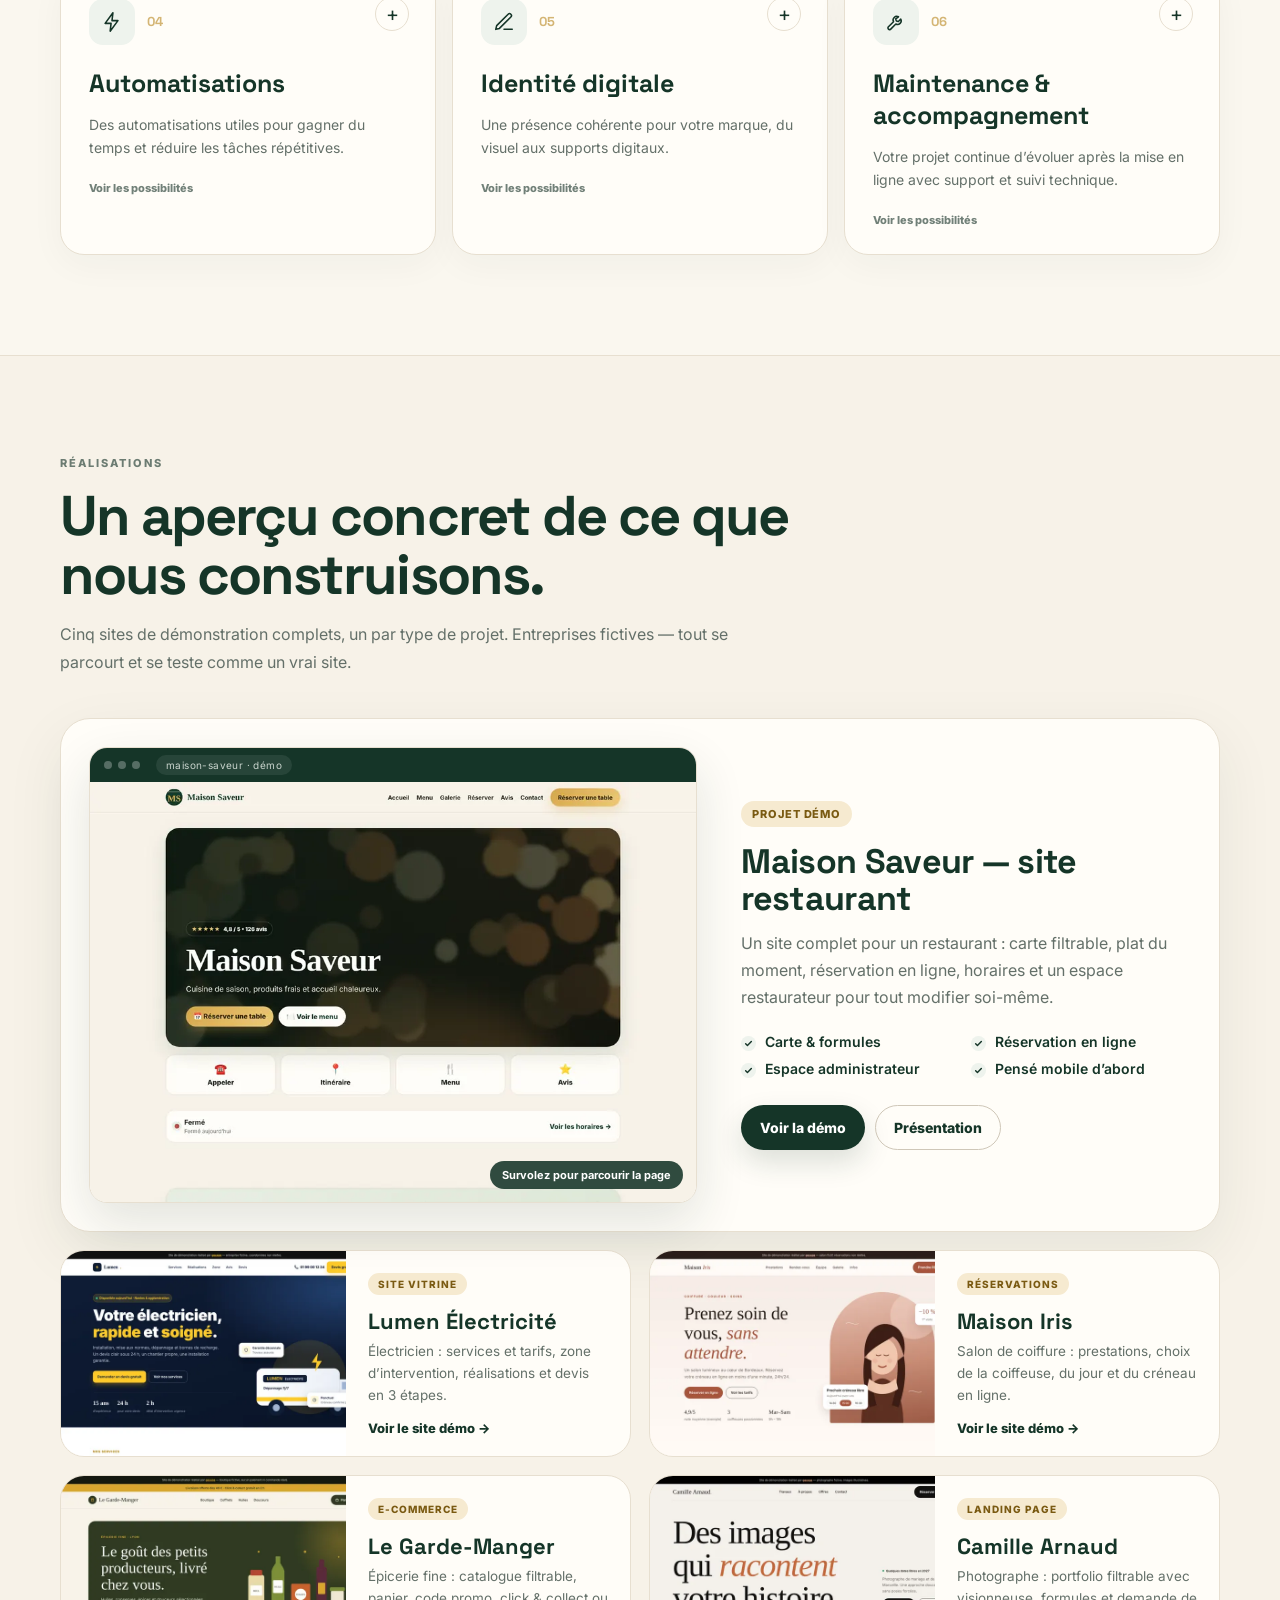
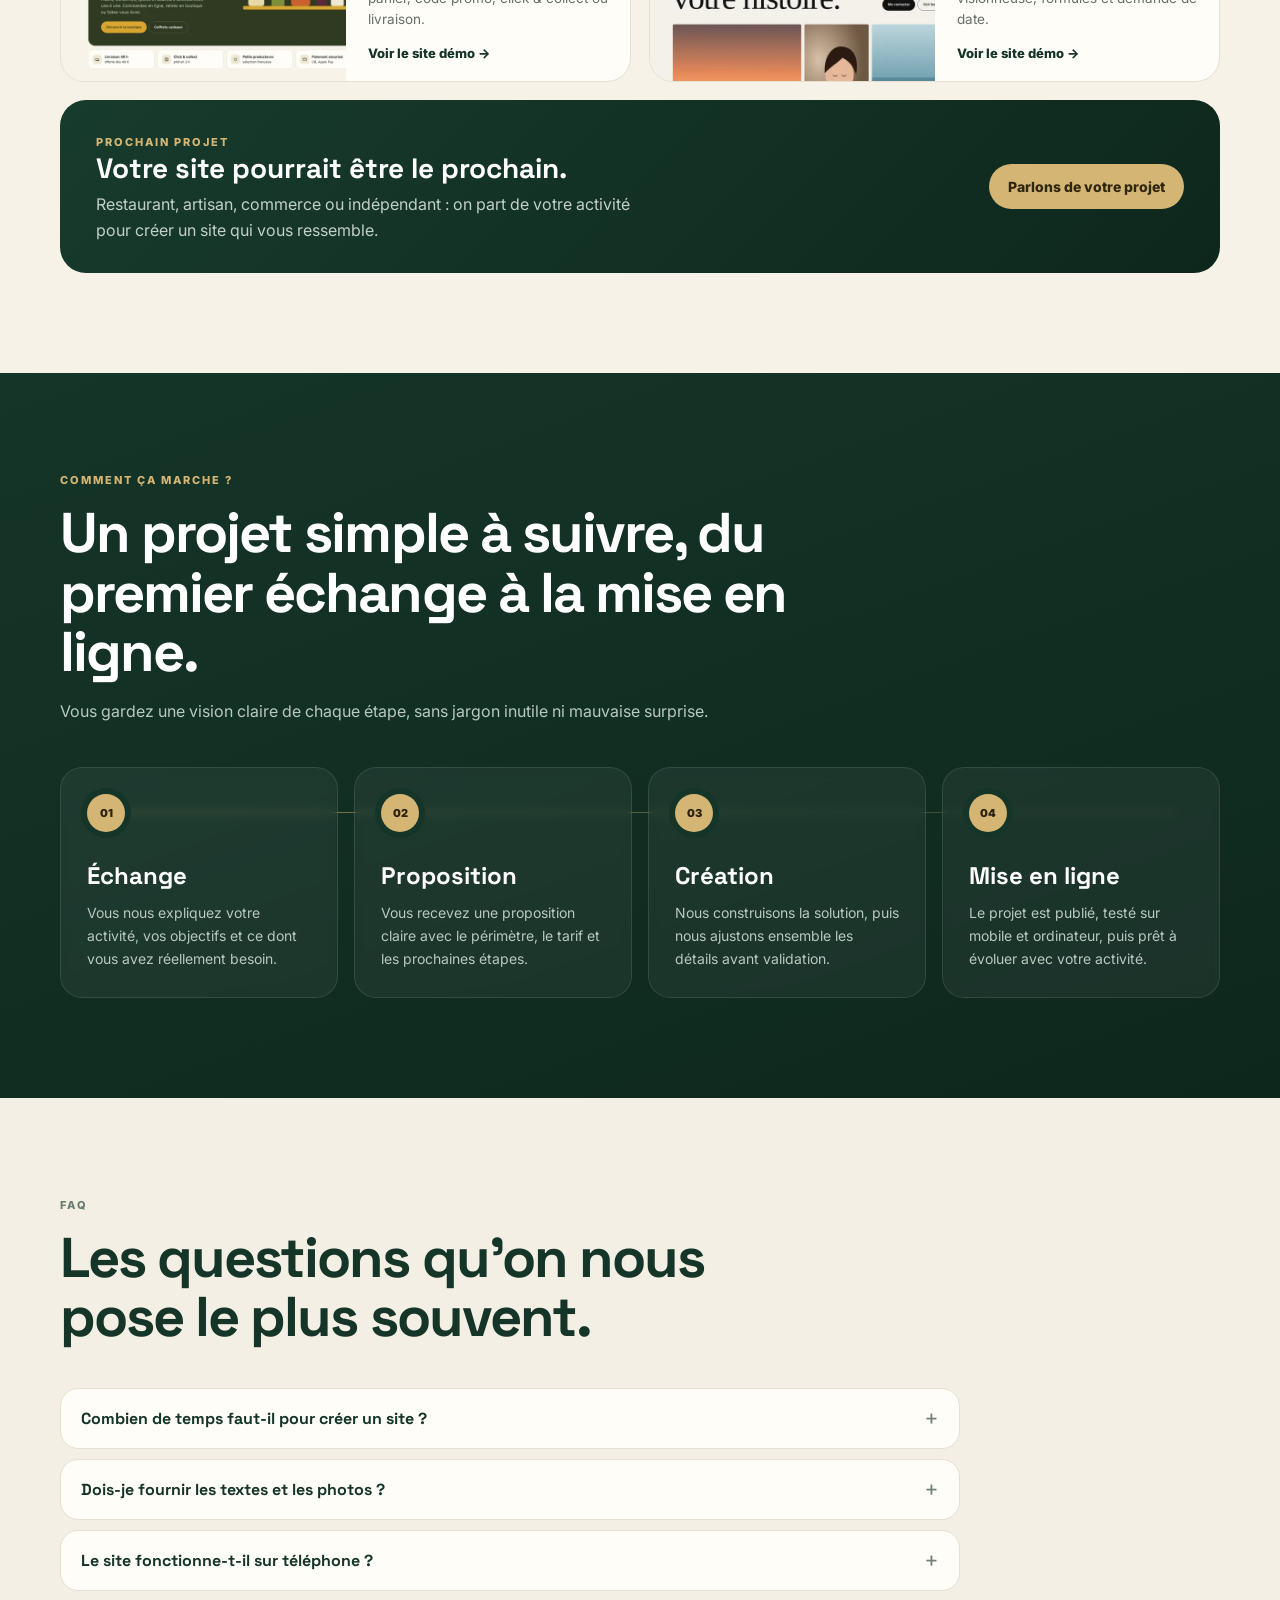
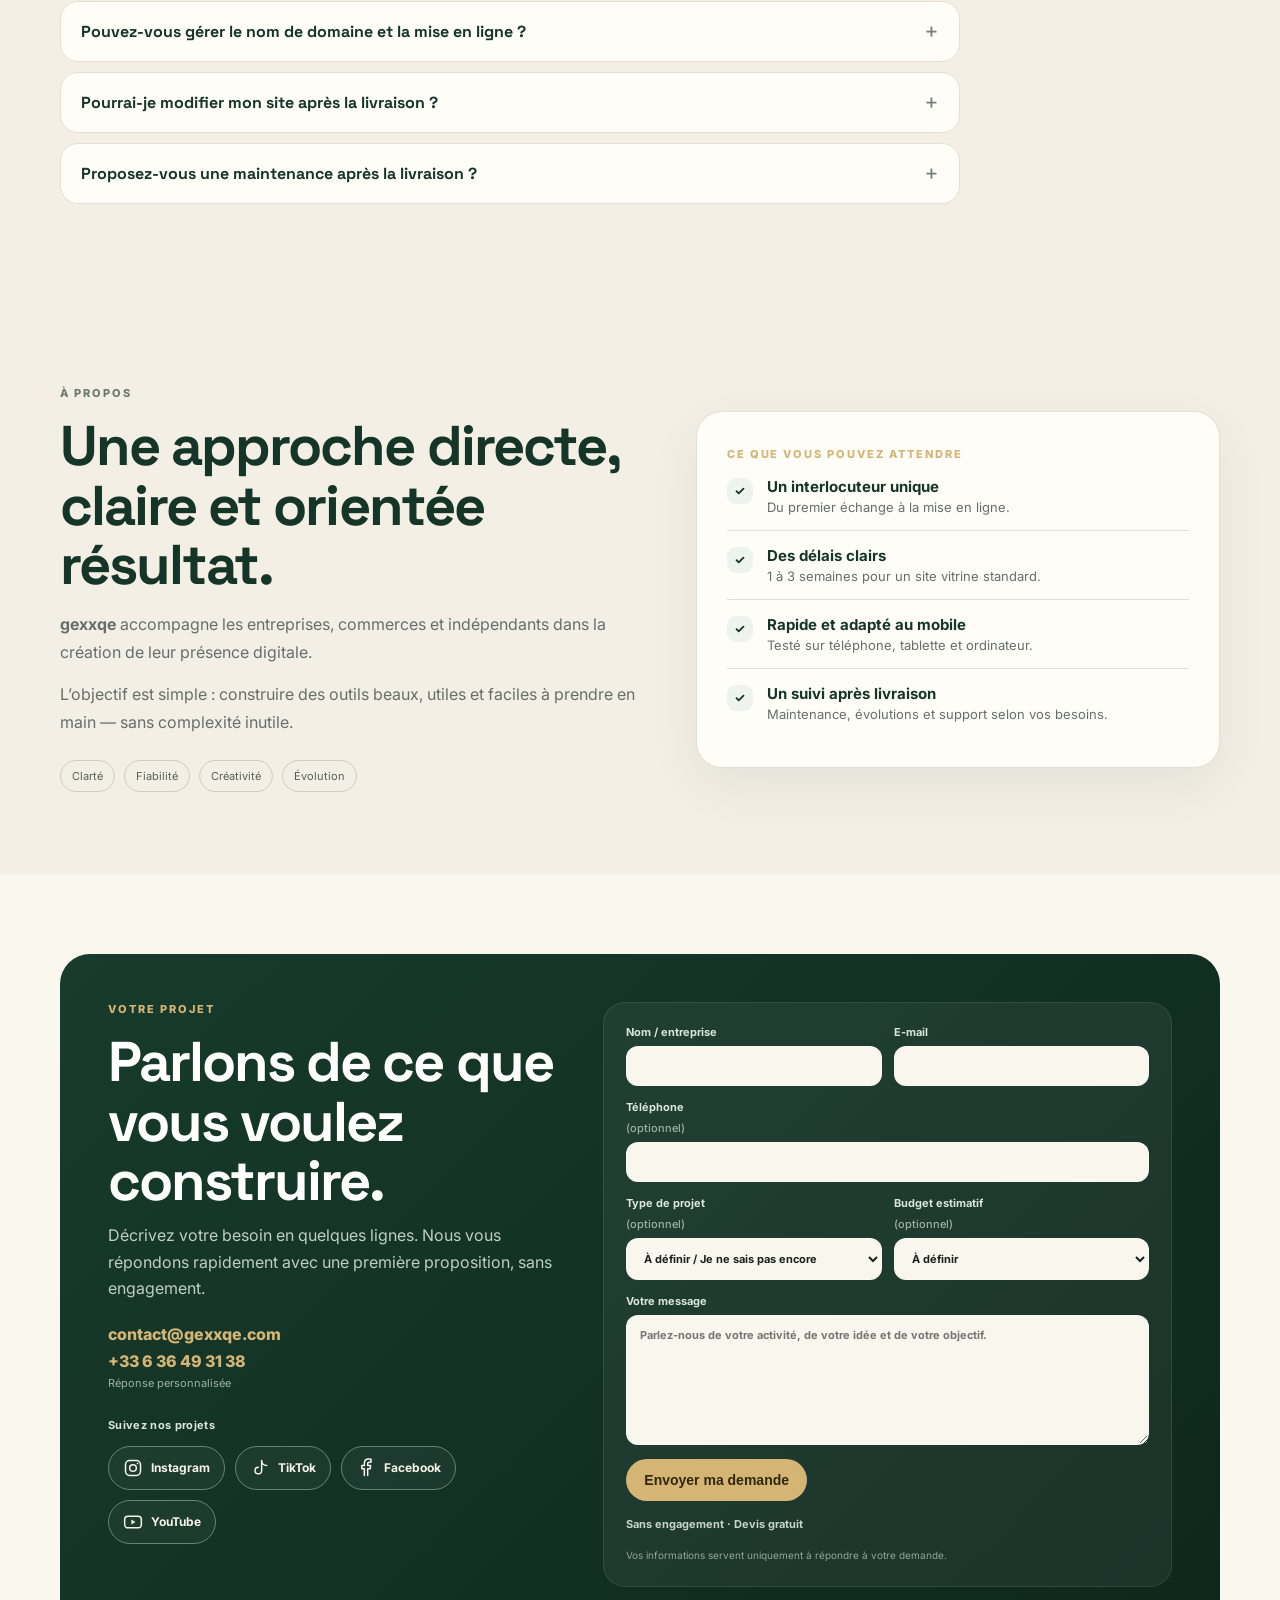
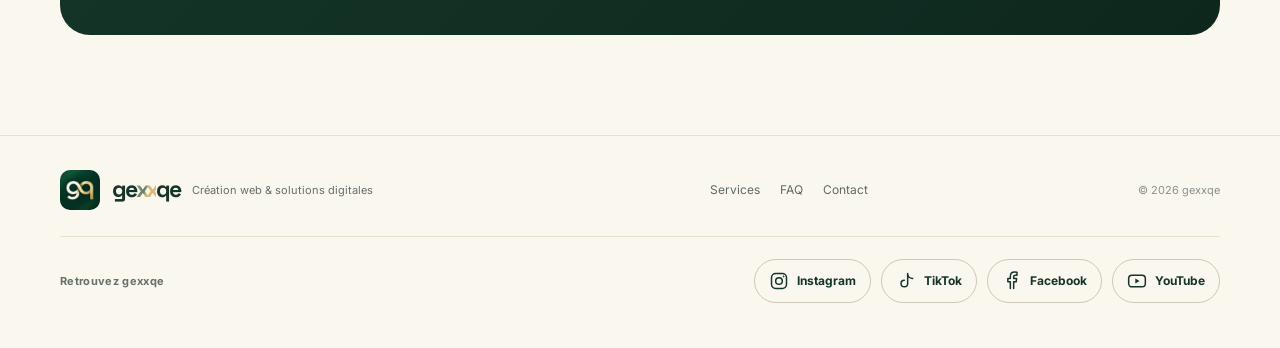
==== commit 2eda7367: "Add four demo sites and show them in Réalisations - /demos/artisan: electrician showcase site with 3" ====
--- a/index.html
+++ b/index.html
@@ -44,7 +44,7 @@
   <link rel="preconnect" href="https://fonts.googleapis.com">
   <link rel="preconnect" href="https://fonts.gstatic.com" crossorigin>
   <link href="https://fonts.googleapis.com/css2?family=Inter:wght@400;500;600;700;800&family=Space+Grotesk:wght@500;600;700&display=swap" rel="stylesheet">
-  <link rel="stylesheet" href="styles.css?v=visuel-20261111">
+  <link rel="stylesheet" href="styles.css?v=demos-20261111">
 </head>
 <body>
   <div class="noise" aria-hidden="true"></div>
@@ -241,7 +241,7 @@
         <div class="section-head reveal">
           <div class="eyebrow">Réalisations</div>
           <h2>Un aperçu concret de ce que nous construisons.</h2>
-          <p>Un site de démonstration complet, pensé pour un restaurant — à parcourir comme un vrai site.</p>
+          <p>Cinq sites de démonstration complets, un par type de projet. Entreprises fictives — tout se parcourt et se teste comme un vrai site.</p>
         </div>
         <article class="work-card reveal">
           <a class="work-preview" href="https://gexxqe.github.io/restaurant-template-pro/index.html" target="_blank" rel="noopener noreferrer" aria-label="Ouvrir le site démo Maison Saveur (nouvel onglet)">
@@ -267,6 +267,24 @@
             </div>
           </div>
         </article>
+        <div class="demo-grid">
+          <a class="demo-card reveal" href="/demos/artisan/" target="_blank" rel="noopener">
+            <div class="demo-shot"><img src="demo-artisan.webp" width="720" height="450" alt="Aperçu du site démo Lumen Électricité" loading="lazy" decoding="async"></div>
+            <div class="demo-info"><span class="demo-type">Site vitrine</span><h3>Lumen Électricité</h3><p>Électricien : services et tarifs, zone d’intervention, réalisations et devis en 3 étapes.</p><span class="demo-link">Voir le site démo <span aria-hidden="true">→</span></span></div>
+          </a>
+          <a class="demo-card reveal" href="/demos/salon/" target="_blank" rel="noopener">
+            <div class="demo-shot"><img src="demo-salon.webp" width="720" height="450" alt="Aperçu du site démo Maison Iris" loading="lazy" decoding="async"></div>
+            <div class="demo-info"><span class="demo-type">Réservations</span><h3>Maison Iris</h3><p>Salon de coiffure : prestations, choix de la coiffeuse, du jour et du créneau en ligne.</p><span class="demo-link">Voir le site démo <span aria-hidden="true">→</span></span></div>
+          </a>
+          <a class="demo-card reveal" href="/demos/boutique/" target="_blank" rel="noopener">
+            <div class="demo-shot"><img src="demo-boutique.webp" width="720" height="450" alt="Aperçu du site démo Le Garde-Manger" loading="lazy" decoding="async"></div>
+            <div class="demo-info"><span class="demo-type">E-commerce</span><h3>Le Garde-Manger</h3><p>Épicerie fine : catalogue filtrable, panier, code promo, click & collect ou livraison.</p><span class="demo-link">Voir le site démo <span aria-hidden="true">→</span></span></div>
+          </a>
+          <a class="demo-card reveal" href="/demos/photographe/" target="_blank" rel="noopener">
+            <div class="demo-shot"><img src="demo-photographe.webp" width="720" height="450" alt="Aperçu du site démo Camille Arnaud" loading="lazy" decoding="async"></div>
+            <div class="demo-info"><span class="demo-type">Landing page</span><h3>Camille Arnaud</h3><p>Photographe : portfolio filtrable avec visionneuse, formules et demande de date.</p><span class="demo-link">Voir le site démo <span aria-hidden="true">→</span></span></div>
+          </a>
+        </div>
         <div class="work-next reveal">
           <div>
             <span class="eyebrow gold">Prochain projet</span>
--- a/styles.css
+++ b/styles.css
@@ -181,3 +181,19 @@
   .about-card{padding:22px}
 }
 @media(prefers-reduced-motion:reduce){.work-scroll img{transition:none}.device-stage,.service-card{transition:none}}
+
+/* Demo grid in Réalisations (2026-11-11) */
+.demo-grid{display:grid;grid-template-columns:repeat(2,1fr);gap:18px;margin-top:18px}
+.demo-card{display:grid;grid-template-columns:1fr 1fr;gap:0;background:var(--paper);border:1px solid var(--line);border-radius:24px;overflow:hidden;transition:transform .25s ease,box-shadow .25s ease}
+.demo-card:hover{transform:translateY(-3px);box-shadow:0 20px 50px rgba(21,53,40,.1)}
+.demo-shot{background:#efe8da;overflow:hidden}
+.demo-shot img{display:block;width:100%;height:100%;object-fit:cover;object-position:top left;transition:transform .6s ease}
+.demo-card:hover .demo-shot img{transform:scale(1.04)}
+.demo-info{padding:22px 22px 20px;display:flex;flex-direction:column}
+.demo-type{align-self:flex-start;font-size:10px;font-weight:800;letter-spacing:.1em;text-transform:uppercase;color:#7a5a12;background:#f6ead0;border-radius:999px;padding:5px 10px}
+.demo-info h3{font-size:22px;margin:12px 0 6px;color:var(--deep)}
+.demo-info p{font-size:13.5px;line-height:1.6;color:var(--muted);margin:0;flex:1}
+.demo-link{margin-top:14px;font-size:13px;font-weight:800;color:var(--deep)}
+.demo-card:hover .demo-link span{display:inline-block;transform:translateX(3px)}
+@media(max-width:1000px){.demo-grid{grid-template-columns:1fr}}
+@media(max-width:560px){.demo-card{grid-template-columns:1fr}.demo-shot{aspect-ratio:16/10}}
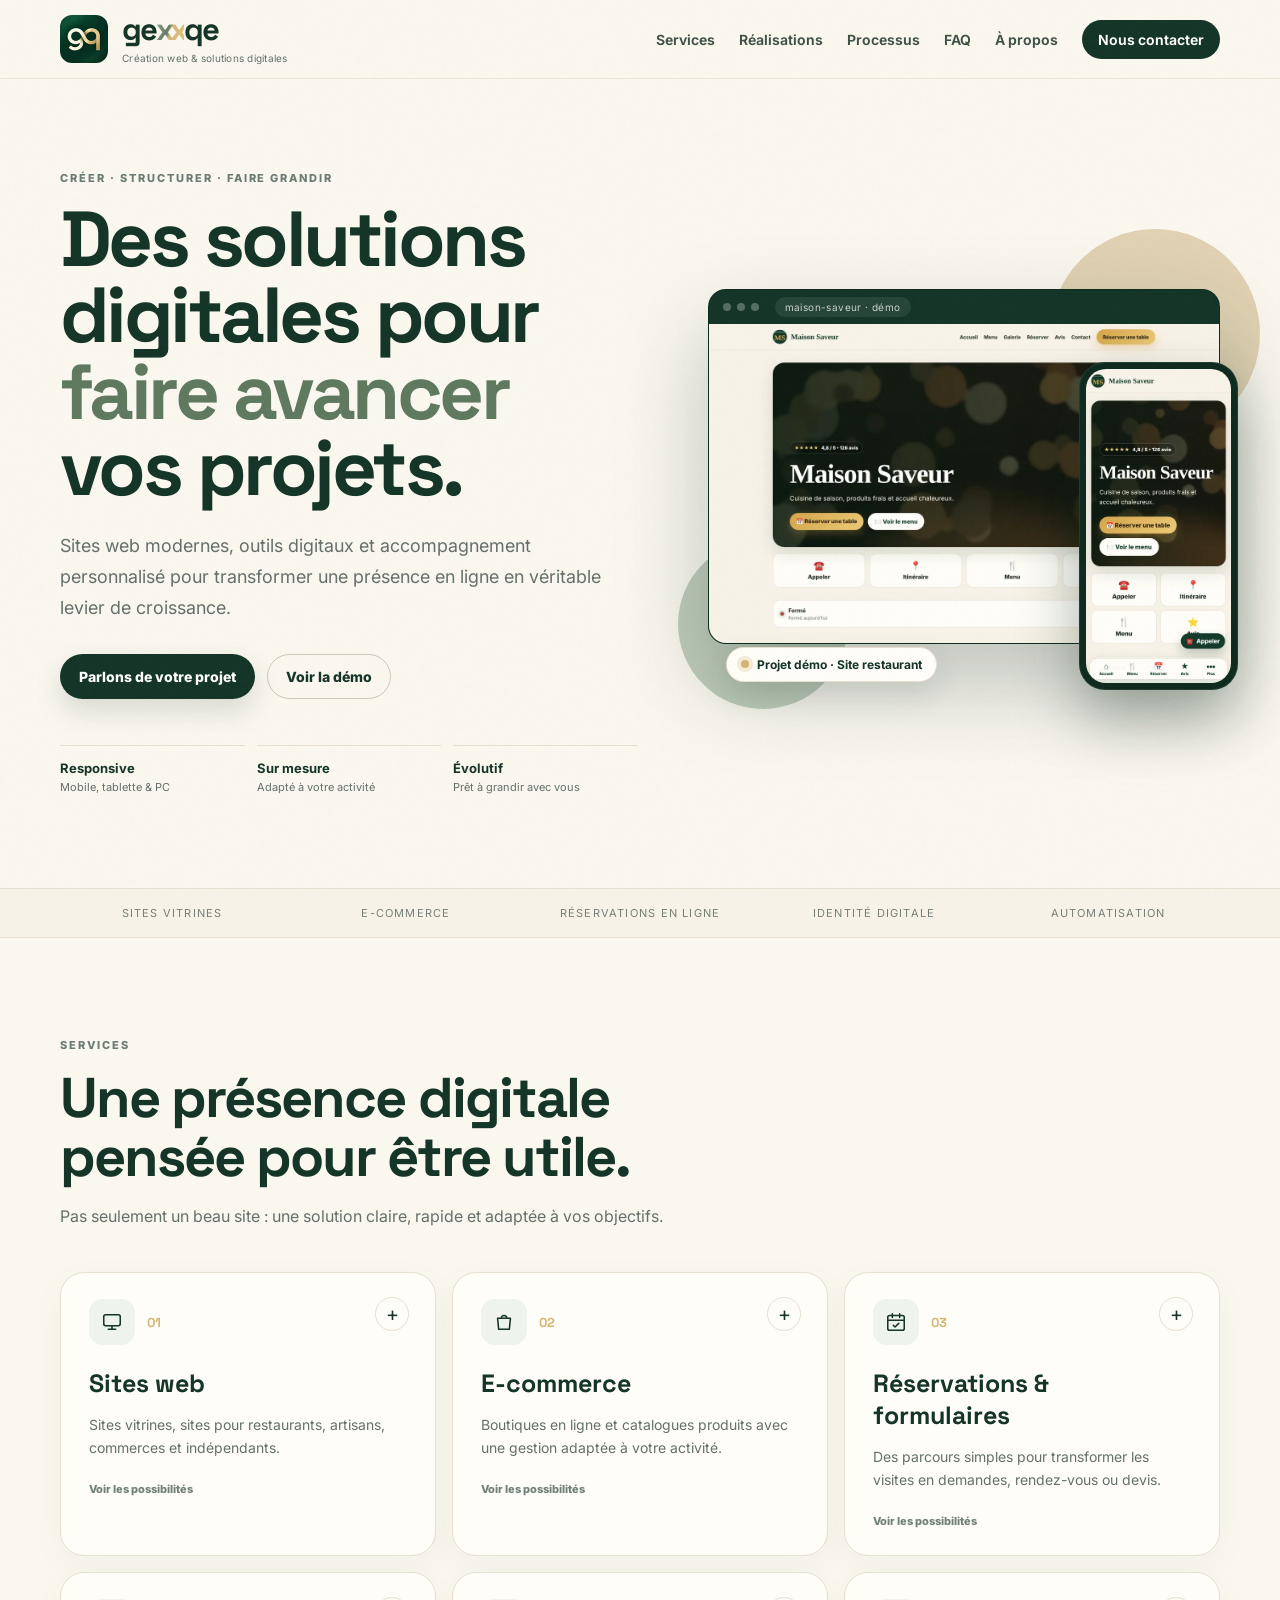
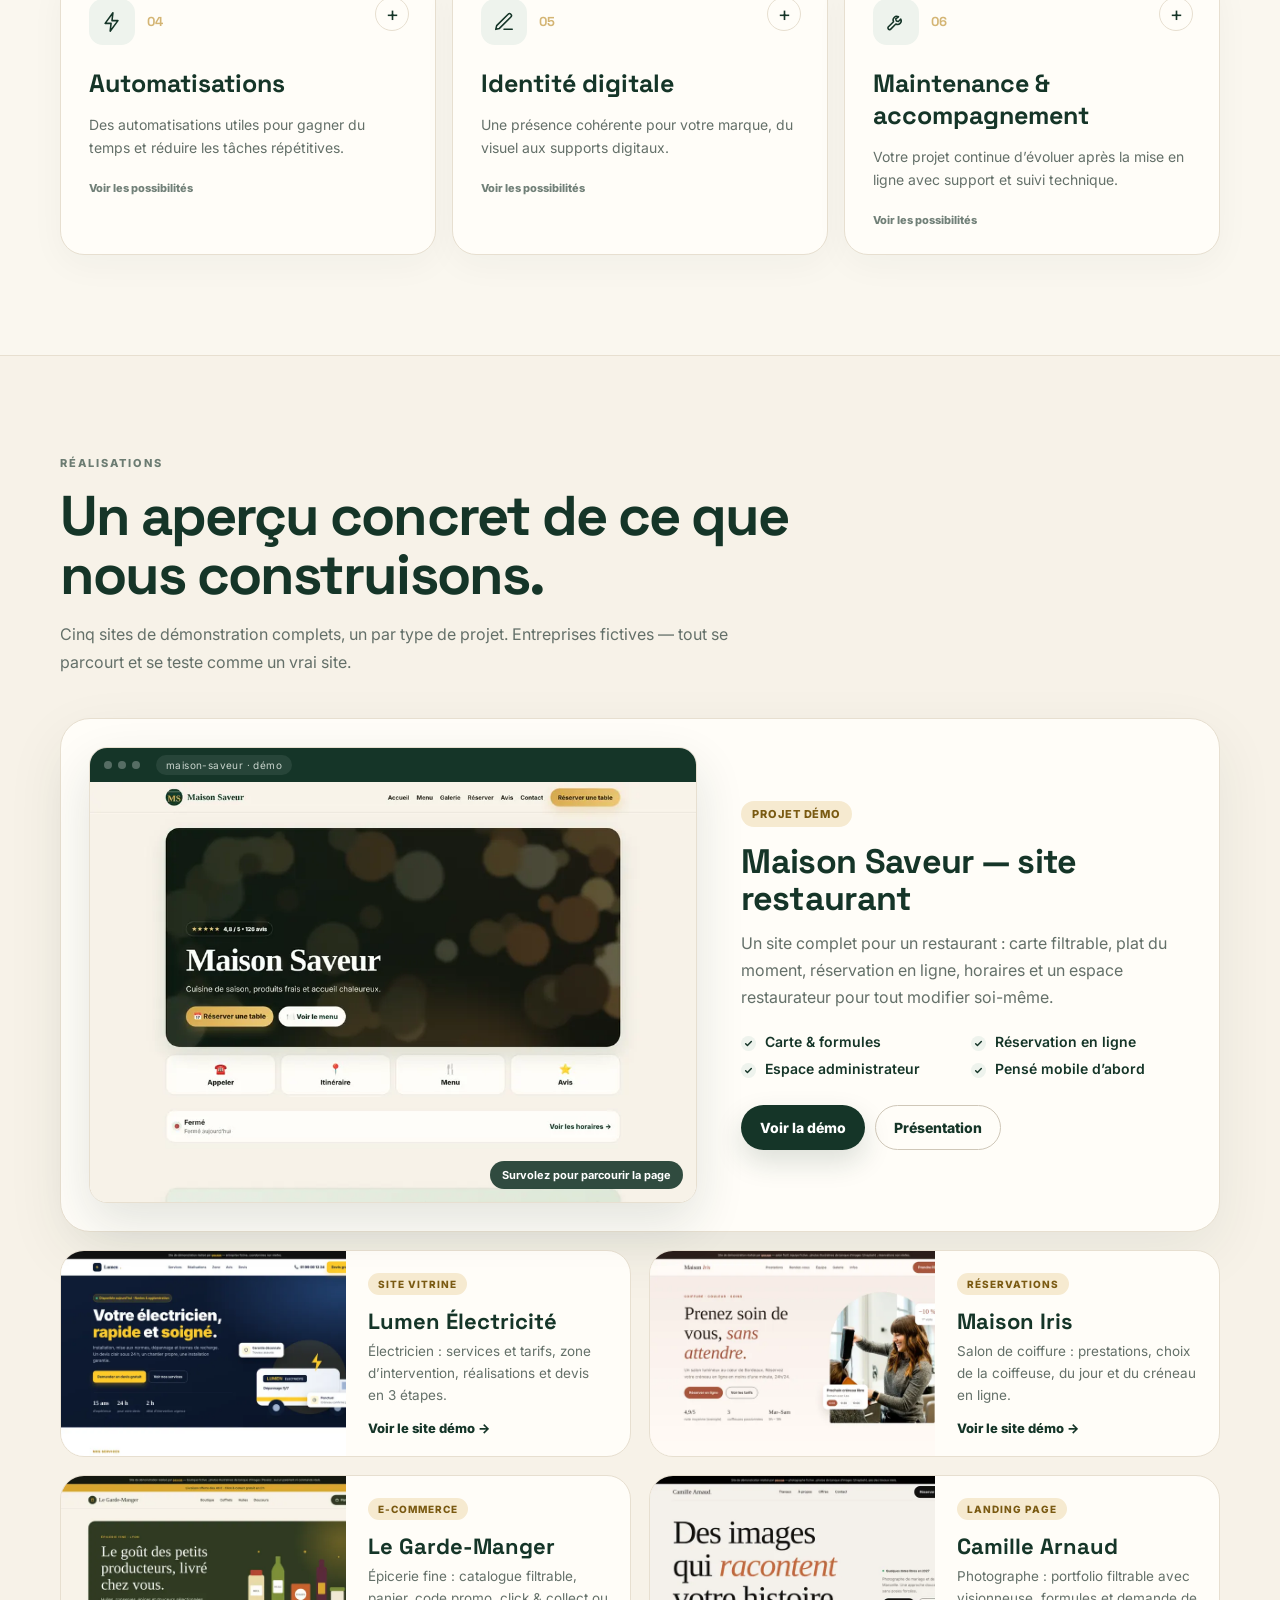
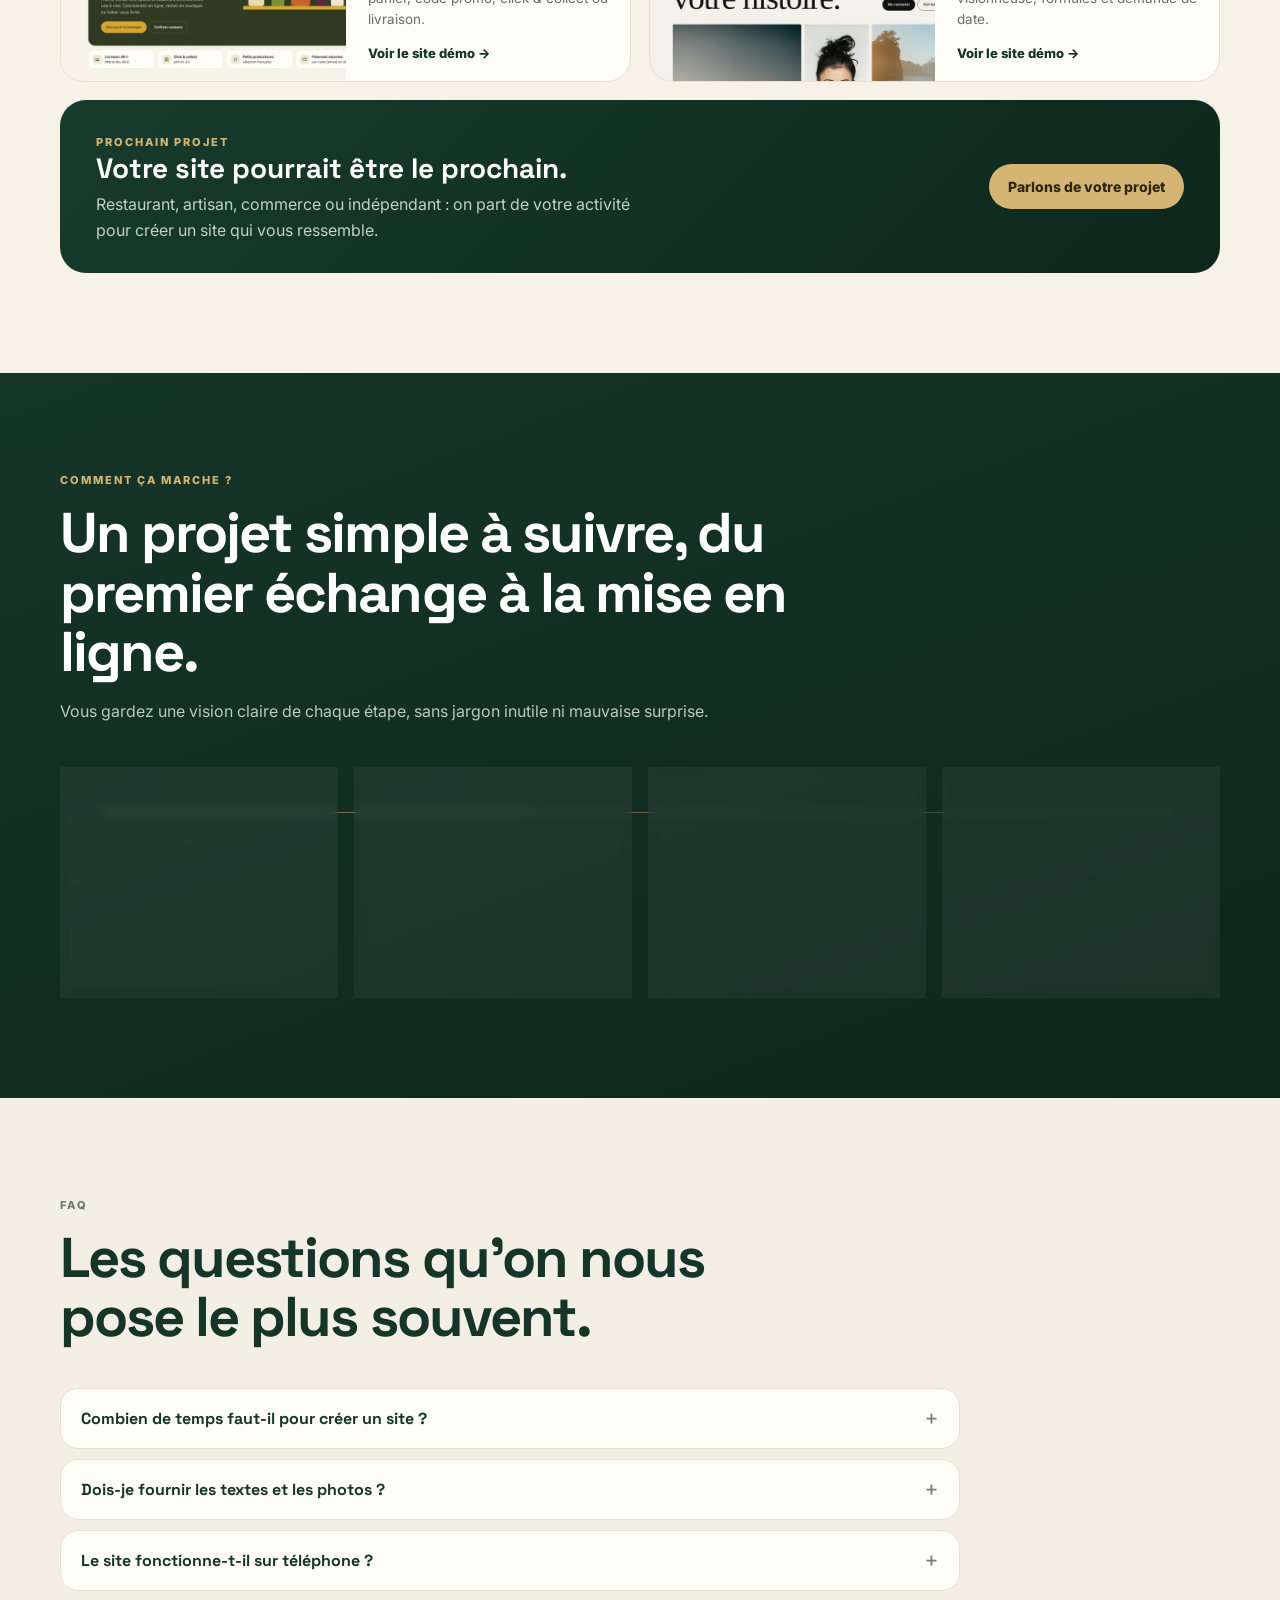
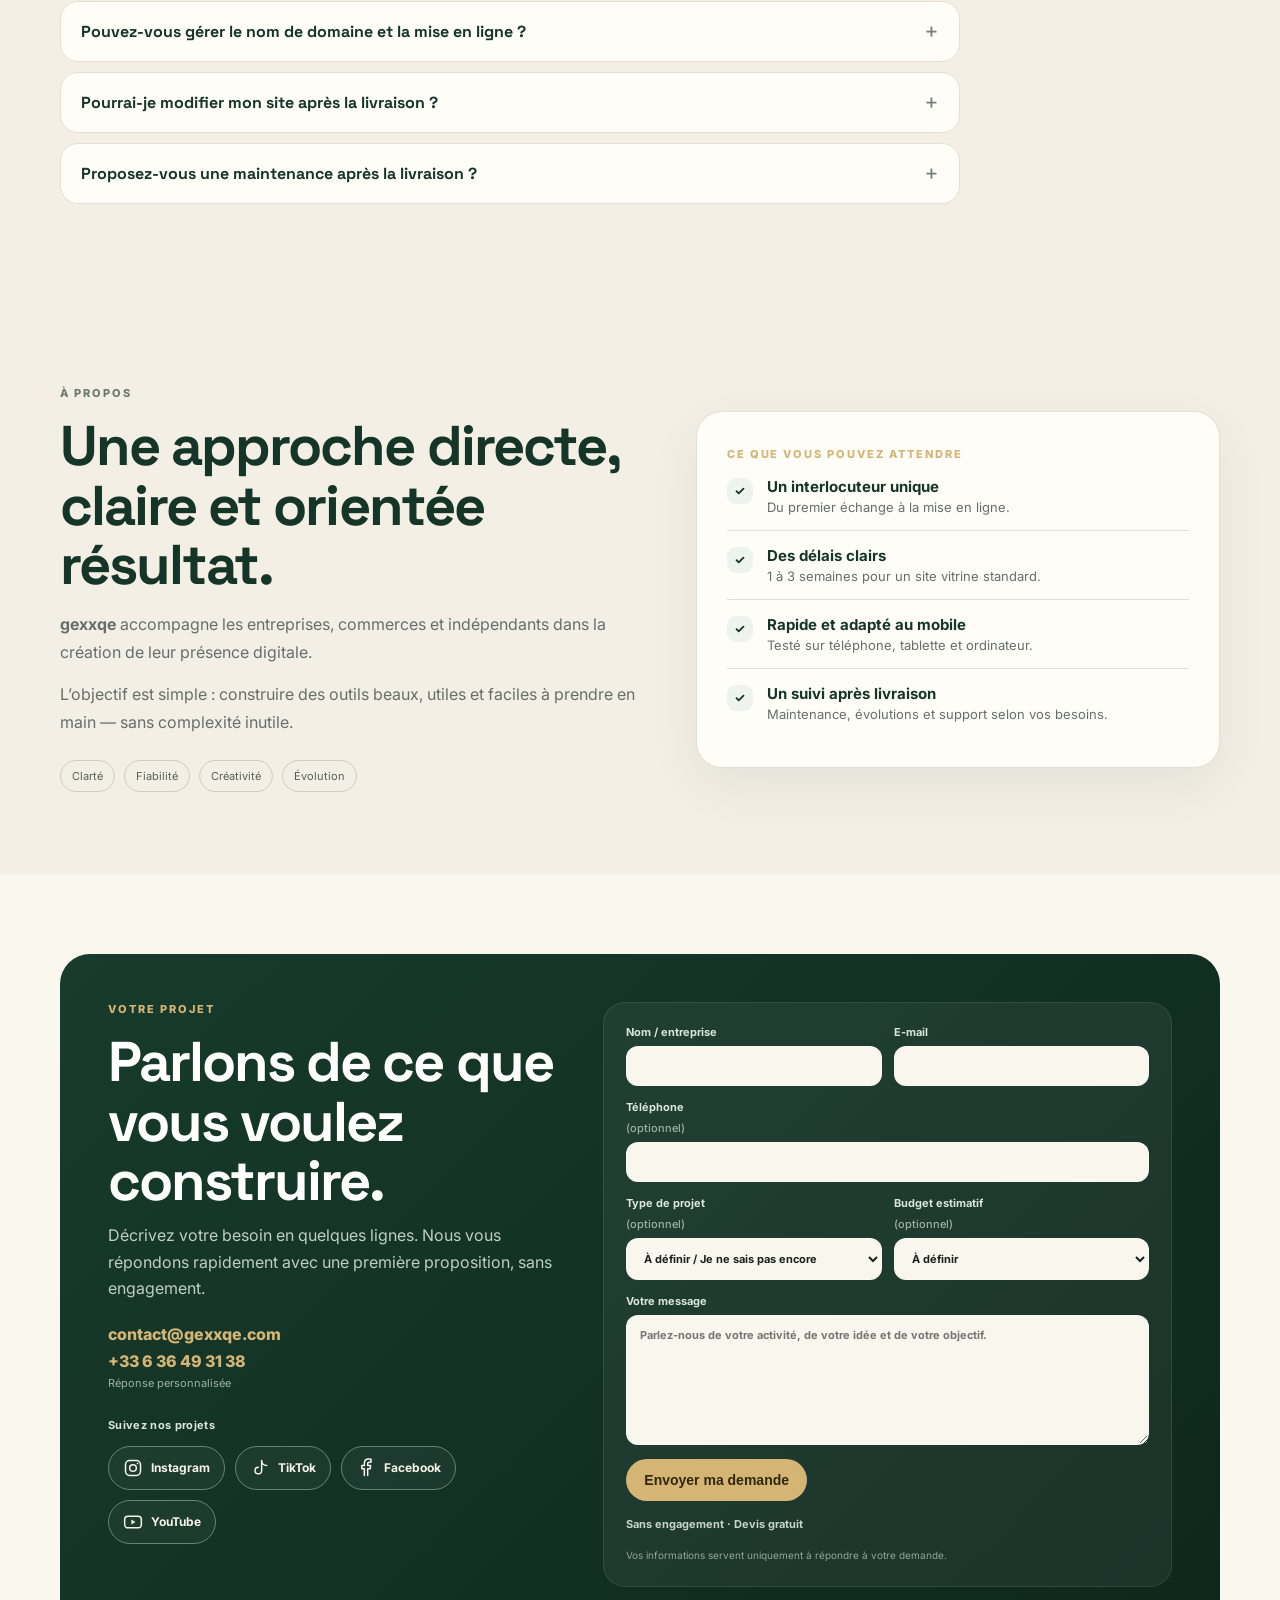
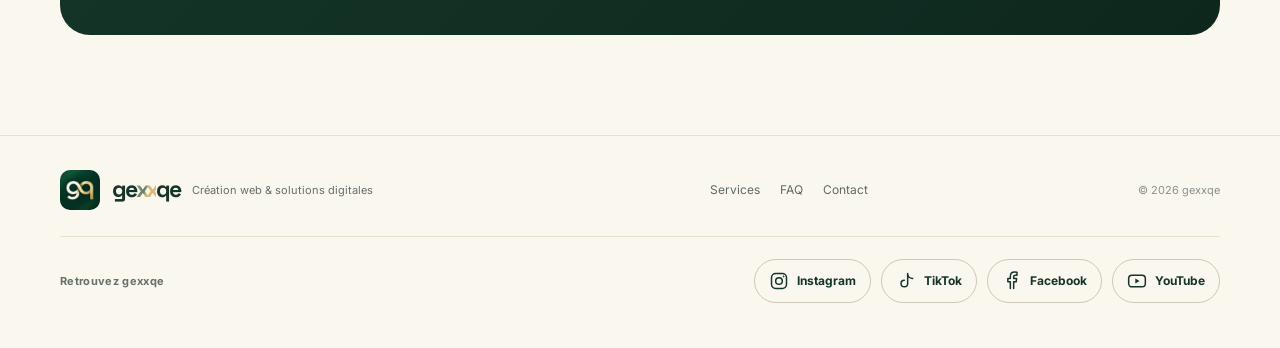
==== commit 049c6b1f: "Fix mobile navigation and anchor positioning" ====
--- a/index.html
+++ b/index.html
@@ -44,7 +44,7 @@
   <link rel="preconnect" href="https://fonts.googleapis.com">
   <link rel="preconnect" href="https://fonts.gstatic.com" crossorigin>
   <link href="https://fonts.googleapis.com/css2?family=Inter:wght@400;500;600;700;800&family=Space+Grotesk:wght@500;600;700&display=swap" rel="stylesheet">
-  <link rel="stylesheet" href="styles.css?v=demos-20261111">
+  <link rel="stylesheet" href="styles.css?v=navigation-20261124">
 </head>
 <body>
   <div class="noise" aria-hidden="true"></div>
@@ -56,7 +56,7 @@
         <span class="brand-copy"><span class="wordmark" aria-label="gexxqe"><span>ge</span><span class="xx">xx</span><span>qe</span></span>
           <span class="brand-tag">Création web & solutions digitales</span></span>
       </a>
-      <button class="menu-btn" id="menuBtn" type="button" aria-label="Ouvrir le menu" aria-controls="nav" aria-expanded="false">☰</button>
+      <button class="menu-btn" id="menuBtn" type="button" hidden aria-label="Ouvrir le menu" aria-controls="nav" aria-expanded="false">☰</button>
       <nav class="nav" id="nav">
         <a href="#services">Services</a>
         <a href="#realisations">Réalisations</a>
@@ -434,6 +434,6 @@
     </div>
   </footer>
 
-  <script src="app.js"></script>
+  <script src="app.js?v=navigation-20261124"></script>
 </body>
 </html>
--- a/styles.css
+++ b/styles.css
@@ -1,6 +1,6 @@
-:root{--deep:#153528;--deep2:#0f2b20;--sage:#8da98f;--gold:#d4b574;--cream:#faf7ef;--paper:#fffdf8;--ink:#18231d;--muted:#647069;--line:#e7dfd0;--shadow:0 24px 70px rgba(21,53,40,.12)}
-*{box-sizing:border-box}html{scroll-behavior:smooth}body{margin:0;background:var(--cream);color:var(--ink);font-family:Inter,system-ui,sans-serif;overflow-x:hidden}a{color:inherit;text-decoration:none}.shell{width:min(1160px,calc(100% - 40px));margin:auto}.noise{position:fixed;inset:0;pointer-events:none;opacity:.025;z-index:100;background-image:url("data:image/svg+xml,%3Csvg viewBox='0 0 180 180' xmlns='http://www.w3.org/2000/svg'%3E%3Cfilter id='n'%3E%3CfeTurbulence type='fractalNoise' baseFrequency='.85' numOctaves='2' stitchTiles='stitch'/%3E%3C/filter%3E%3Crect width='100%25' height='100%25' filter='url(%23n)' opacity='.55'/%3E%3C/svg%3E")}
-.site-header{position:sticky;top:0;z-index:50;background:rgba(250,247,239,.86);backdrop-filter:blur(18px);border-bottom:1px solid rgba(231,223,208,.75)}.nav-wrap{min-height:78px;display:flex;align-items:center;justify-content:space-between;gap:24px}.brand{display:flex;align-items:center;gap:14px}.wordmark{display:inline-flex;align-items:center;font-family:"Space Grotesk",Inter,system-ui,sans-serif;font-weight:700;font-size:31px;letter-spacing:-2px;color:var(--deep);line-height:1}.wordmark .xx{background:linear-gradient(110deg,var(--sage),#667c67 45%,var(--gold) 55%,#e0c37e);-webkit-background-clip:text;background-clip:text;color:transparent;letter-spacing:-4px}.brand-tag{font-size:11px;letter-spacing:.06em;color:var(--muted);border-left:1px solid var(--line);padding-left:14px}.nav{display:flex;align-items:center;gap:24px;font-size:14px;font-weight:650}.nav a:not(.nav-cta){color:#405047}.nav a:hover{color:var(--deep)}.nav-cta{padding:11px 16px;border-radius:999px;background:var(--deep);color:white}.menu-btn{display:none;border:0;background:none;font-size:24px;color:var(--deep)}
+:root{--header-height:78px;--deep:#153528;--deep2:#0f2b20;--sage:#8da98f;--gold:#d4b574;--cream:#faf7ef;--paper:#fffdf8;--ink:#18231d;--muted:#647069;--line:#e7dfd0;--shadow:0 24px 70px rgba(21,53,40,.12)}
+*{box-sizing:border-box}html{scroll-behavior:smooth;scroll-padding-top:calc(var(--header-height) + 12px)}body{margin:0;background:var(--cream);color:var(--ink);font-family:Inter,system-ui,sans-serif;overflow-x:hidden}a{color:inherit;text-decoration:none}.shell{width:min(1160px,calc(100% - 40px));margin:auto}.noise{position:fixed;inset:0;pointer-events:none;opacity:.025;z-index:100;background-image:url("data:image/svg+xml,%3Csvg viewBox='0 0 180 180' xmlns='http://www.w3.org/2000/svg'%3E%3Cfilter id='n'%3E%3CfeTurbulence type='fractalNoise' baseFrequency='.85' numOctaves='2' stitchTiles='stitch'/%3E%3C/filter%3E%3Crect width='100%25' height='100%25' filter='url(%23n)' opacity='.55'/%3E%3C/svg%3E")}
+.site-header{position:sticky;top:0;z-index:50;background:rgba(250,247,239,.86);backdrop-filter:blur(18px);border-bottom:1px solid rgba(231,223,208,.75)}.nav-wrap{min-height:var(--header-height);display:flex;align-items:center;justify-content:space-between;gap:24px}.brand{display:flex;align-items:center;gap:14px}.wordmark{display:inline-flex;align-items:center;font-family:"Space Grotesk",Inter,system-ui,sans-serif;font-weight:700;font-size:31px;letter-spacing:-2px;color:var(--deep);line-height:1}.wordmark .xx{background:linear-gradient(110deg,var(--sage),#667c67 45%,var(--gold) 55%,#e0c37e);-webkit-background-clip:text;background-clip:text;color:transparent;letter-spacing:-4px}.brand-tag{font-size:11px;letter-spacing:.06em;color:var(--muted);border-left:1px solid var(--line);padding-left:14px}.nav{display:flex;align-items:center;gap:24px;font-size:14px;font-weight:650}.nav a:not(.nav-cta){color:#405047}.nav a:hover{color:var(--deep)}.nav-cta{padding:11px 16px;border-radius:999px;background:var(--deep);color:white}.menu-btn{display:none;border:0;background:none;font-size:24px;color:var(--deep)}
 .hero{position:relative;padding:92px 0 80px;min-height:720px;display:flex;align-items:center}.hero-grid{display:grid;grid-template-columns:1.06fr .94fr;gap:70px;align-items:center}.eyebrow{text-transform:uppercase;letter-spacing:.18em;font-size:11px;font-weight:800;color:#6c7c72;margin-bottom:16px}.eyebrow.gold{color:var(--gold)}h1,h2,h3{font-family:"Space Grotesk",Inter,system-ui,sans-serif}h1{font-size:clamp(46px,6.2vw,78px);line-height:.98;letter-spacing:-.045em;margin:0 0 24px;color:var(--deep)}h1 span{color:#5f795f}.hero-lead{font-size:18px;line-height:1.72;color:var(--muted);max-width:680px;margin:0}.hero-actions{display:flex;gap:12px;flex-wrap:wrap;margin-top:30px}.btn{display:inline-flex;align-items:center;justify-content:center;padding:13px 18px;border-radius:999px;font-weight:800;font-size:14px;transition:.25s ease;border:1px solid transparent}.btn:hover{transform:translateY(-2px)}.primary{background:var(--deep);color:white;box-shadow:0 12px 28px rgba(21,53,40,.15)}.secondary{background:transparent;border-color:#cfc7b8;color:var(--deep)}.gold-btn{background:var(--gold);color:#302710}.dark-outline{border-color:#557064;color:white}.full{width:100%}.hero-proof{display:grid;grid-template-columns:repeat(3,1fr);gap:12px;margin-top:46px}.hero-proof div{padding:14px 0;border-top:1px solid var(--line)}.hero-proof strong,.hero-proof span{display:block}.hero-proof strong{font-size:13px;color:var(--deep)}.hero-proof span{font-size:11px;color:var(--muted);margin-top:4px}
 .hero-visual{position:relative;min-height:500px;display:grid;place-items:center}.visual-card{width:min(100%,500px);aspect-ratio:1/.77;border-radius:28px;background:linear-gradient(145deg,#153528,#0c251b);box-shadow:0 36px 90px rgba(13,42,30,.24);overflow:hidden;position:relative;z-index:2;border:1px solid rgba(255,255,255,.08)}.visual-top{height:52px;border-bottom:1px solid rgba(255,255,255,.08);display:flex;align-items:center;padding:0 18px;gap:7px}.dot{width:8px;height:8px;border-radius:50%;background:#839187}.browser-url{margin-left:10px;font-size:10px;color:#91a096;letter-spacing:.08em}.visual-body{padding:58px 45px}.visual-kicker{font-size:9px;letter-spacing:.18em;color:#c5cfc8}.visual-logo{font-family:"Space Grotesk",Inter,system-ui,sans-serif;font-weight:700;font-size:70px;letter-spacing:-5px;color:#f4f1e8;margin:28px 0 10px}.visual-logo .xx{background:linear-gradient(110deg,var(--sage),#6f856e 44%,var(--gold) 56%,#e2c57f);-webkit-background-clip:text;background-clip:text;color:transparent}.visual-body p{color:#d7dfd9;margin:0;font-size:15px}.visual-lines{margin-top:42px;display:grid;gap:8px}.visual-lines i{height:1px;background:linear-gradient(90deg,var(--gold),transparent);display:block}.visual-lines i:nth-child(1){width:80%}.visual-lines i:nth-child(2){width:56%}.visual-lines i:nth-child(3){width:35%}.orb{position:absolute;border-radius:50%;filter:blur(0);opacity:.7}.orb-one{width:210px;height:210px;background:#d7c39b;right:-30px;top:20px}.orb-two{width:170px;height:170px;background:#a9bba7;left:-10px;bottom:10px}
 .strip{border-top:1px solid var(--line);border-bottom:1px solid var(--line);background:#f7f2e8}.strip-grid{display:grid;grid-template-columns:repeat(5,1fr);padding:17px 0;text-align:center;gap:10px}.strip span{font-size:11px;text-transform:uppercase;letter-spacing:.11em;color:#778078}
@@ -10,10 +10,42 @@
 .about-section{background:#f4efe5}.about-grid{display:grid;grid-template-columns:.75fr 1.25fr;gap:70px;align-items:center}.about-mark{min-height:0;border-radius:30px;background:transparent;display:grid;place-items:center;box-shadow:none;overflow:hidden}.about-logo{display:block;width:100%;height:auto;border-radius:30px}.about-copy p{margin-bottom:14px}.values{display:flex;gap:9px;flex-wrap:wrap;margin-top:24px}.values span{border:1px solid #d4ccbe;border-radius:999px;padding:8px 11px;font-size:11px;color:#536159}
 .contact-section{padding-top:80px}.contact-card{background:linear-gradient(135deg,#173b2d,#0e271d);border-radius:30px;padding:48px;display:grid;grid-template-columns:1.2fr .8fr;gap:30px;align-items:center;color:white}.contact-card h2{color:white;margin-bottom:12px}.contact-card p{color:#c0cdc5;line-height:1.65;margin:0;max-width:700px}.contact-actions{display:flex;justify-content:flex-end;gap:10px;flex-wrap:wrap}
 footer{padding:34px 0 45px;border-top:1px solid var(--line)}.footer-grid{display:grid;grid-template-columns:1.4fr 1fr .6fr;gap:20px;align-items:center}.footer-brand{display:flex;align-items:center;gap:12px;color:var(--muted);font-size:11px}.wordmark.small{font-size:23px}.footer-links{display:flex;justify-content:center;gap:20px;font-size:12px;color:#5f6b64}.copyright{text-align:right;font-size:11px;color:#8a918d}
-.reveal{opacity:0;transform:translateY(22px);transition:opacity .7s ease,transform .7s ease}.reveal.is-visible{opacity:1;transform:none}
-@media(max-width:900px){.brand-tag{display:none}.nav{position:absolute;top:78px;left:20px;right:20px;background:#fffdf8;border:1px solid var(--line);border-radius:18px;padding:18px;display:none;flex-direction:column;align-items:stretch;box-shadow:var(--shadow)}.nav.open{display:flex}.menu-btn{display:block}.hero{padding-top:60px}.hero-grid,.project-card,.about-grid,.contact-card{grid-template-columns:1fr}.hero-visual{min-height:430px}.services-grid,.pricing-grid{grid-template-columns:1fr}.price-card.featured{transform:none}.strip-grid{grid-template-columns:repeat(2,1fr)}.strip-grid span:last-child{grid-column:1/-1}.contact-actions{justify-content:flex-start}.footer-grid{grid-template-columns:1fr;text-align:left}.footer-links{justify-content:flex-start}.copyright{text-align:left}.about-mark{min-height:340px}}
+@media (prefers-reduced-motion: no-preference) {
+  .reveal.is-visible { animation: reveal-in .55s ease-out; }
+}
+
+@keyframes reveal-in {
+  from { opacity: .7; transform: translateY(16px); }
+  to { opacity: 1; transform: none; }
+}
+@media(max-width:900px){.brand-tag { display: none; }
+  .site-header:not(.has-mobile-menu) { position: static; }
+  .nav-wrap { flex-wrap: wrap; gap: 12px; padding-block: 12px; }
+  .nav { flex-basis: 100%; flex-wrap: wrap; gap: 12px 18px; }
+  .has-mobile-menu .nav {
+    display: none;
+    position: absolute;
+    top: 100%;
+    left: 20px;
+    right: 20px;
+    max-height: calc(100vh - var(--header-height) - 12px);
+    max-height: calc(100dvh - var(--header-height) - 12px);
+    overflow-y: auto;
+    overscroll-behavior: contain;
+    padding: 18px;
+    flex-direction: column;
+    flex-wrap: nowrap;
+    align-items: stretch;
+    background: var(--paper);
+    border: 1px solid var(--line);
+    border-radius: 18px;
+    box-shadow: var(--shadow);
+  }
+  .has-mobile-menu .nav.open { display: flex; }
+  .has-mobile-menu .menu-btn:not([hidden]) { display: block; }
+  .hero{padding-top:60px}.hero-grid,.project-card,.about-grid,.contact-card{grid-template-columns:1fr}.hero-visual{min-height:430px}.services-grid,.pricing-grid{grid-template-columns:1fr}.price-card.featured{transform:none}.strip-grid{grid-template-columns:repeat(2,1fr)}.strip-grid span:last-child{grid-column:1/-1}.contact-actions{justify-content:flex-start}.footer-grid{grid-template-columns:1fr;text-align:left}.footer-links{justify-content:flex-start}.copyright{text-align:left}.about-mark{min-height:340px}}
 @media(max-width:560px){.shell{width:min(100% - 28px,1160px)}.site-header .shell{width:calc(100% - 28px)}.hero{min-height:auto;padding:52px 0 58px}.hero-grid{gap:35px}h1{font-size:47px}.hero-proof{grid-template-columns:1fr}.hero-proof div{padding:10px 0}.hero-visual{min-height:330px}.visual-card{border-radius:22px}.visual-body{padding:42px 28px}.visual-logo{font-size:54px}.section{padding:72px 0}.service-card,.price-card{padding:24px}.project-preview{padding:14px}.project-browser{min-height:300px}.mini-hero{padding:40px 22px}.mini-hero strong{font-size:29px}.project-copy{padding:28px}.project-features{grid-template-columns:1fr}.contact-card{padding:30px 24px}.footer-brand{align-items:flex-start;flex-direction:column}}
-@media(prefers-reduced-motion:reduce){html{scroll-behavior:auto}.reveal{opacity:1;transform:none;transition:none}.btn{transition:none}}
+@media(prefers-reduced-motion:reduce){html{scroll-behavior:auto}.btn{transition:none}}
 
 .process-section{background:#fffaf2}.process-grid{display:grid;grid-template-columns:repeat(4,1fr);gap:16px}.process-step{background:var(--paper);border:1px solid var(--line);border-radius:22px;padding:26px;min-height:230px}.process-step>span{display:inline-flex;width:38px;height:38px;border-radius:50%;align-items:center;justify-content:center;background:#eef3ed;color:var(--deep);font-size:11px;font-weight:900;margin-bottom:28px}.process-step h3{font-size:24px;margin:0 0 10px;color:var(--deep)}.process-step p{font-size:14px;line-height:1.65;color:var(--muted);margin:0}
 .faq-section{background:#f4efe5}.faq-list{display:grid;gap:10px;max-width:900px}.faq-list details{background:var(--paper);border:1px solid var(--line);border-radius:18px;padding:0 20px}.faq-list summary{cursor:pointer;list-style:none;font-family:"Space Grotesk",Inter,system-ui,sans-serif;font-weight:700;color:var(--deep);padding:19px 34px 19px 0;position:relative}.faq-list summary::-webkit-details-marker{display:none}.faq-list summary:after{content:"+";position:absolute;right:0;top:14px;font-size:24px;color:#718078;font-weight:400}.faq-list details[open] summary:after{content:"–"}.faq-list p{color:var(--muted);line-height:1.7;font-size:14px;margin:0;padding:0 0 18px}
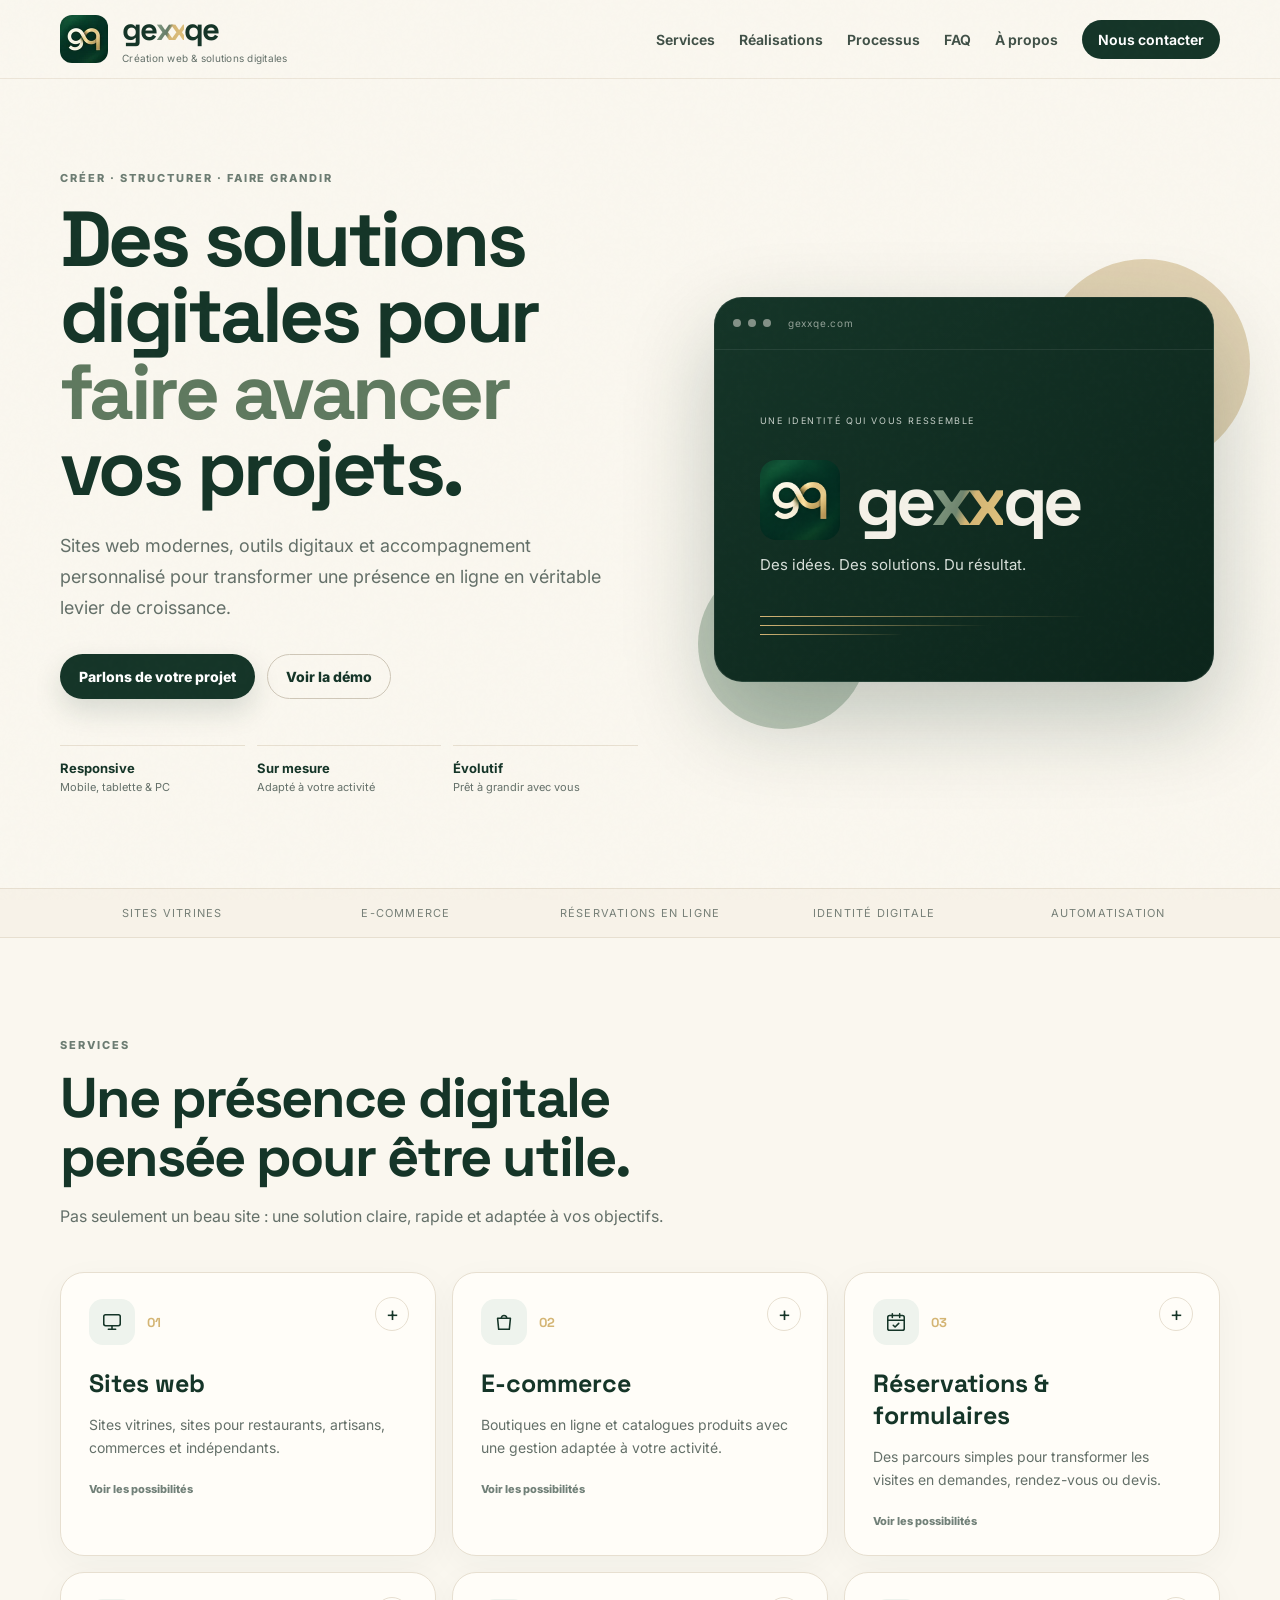
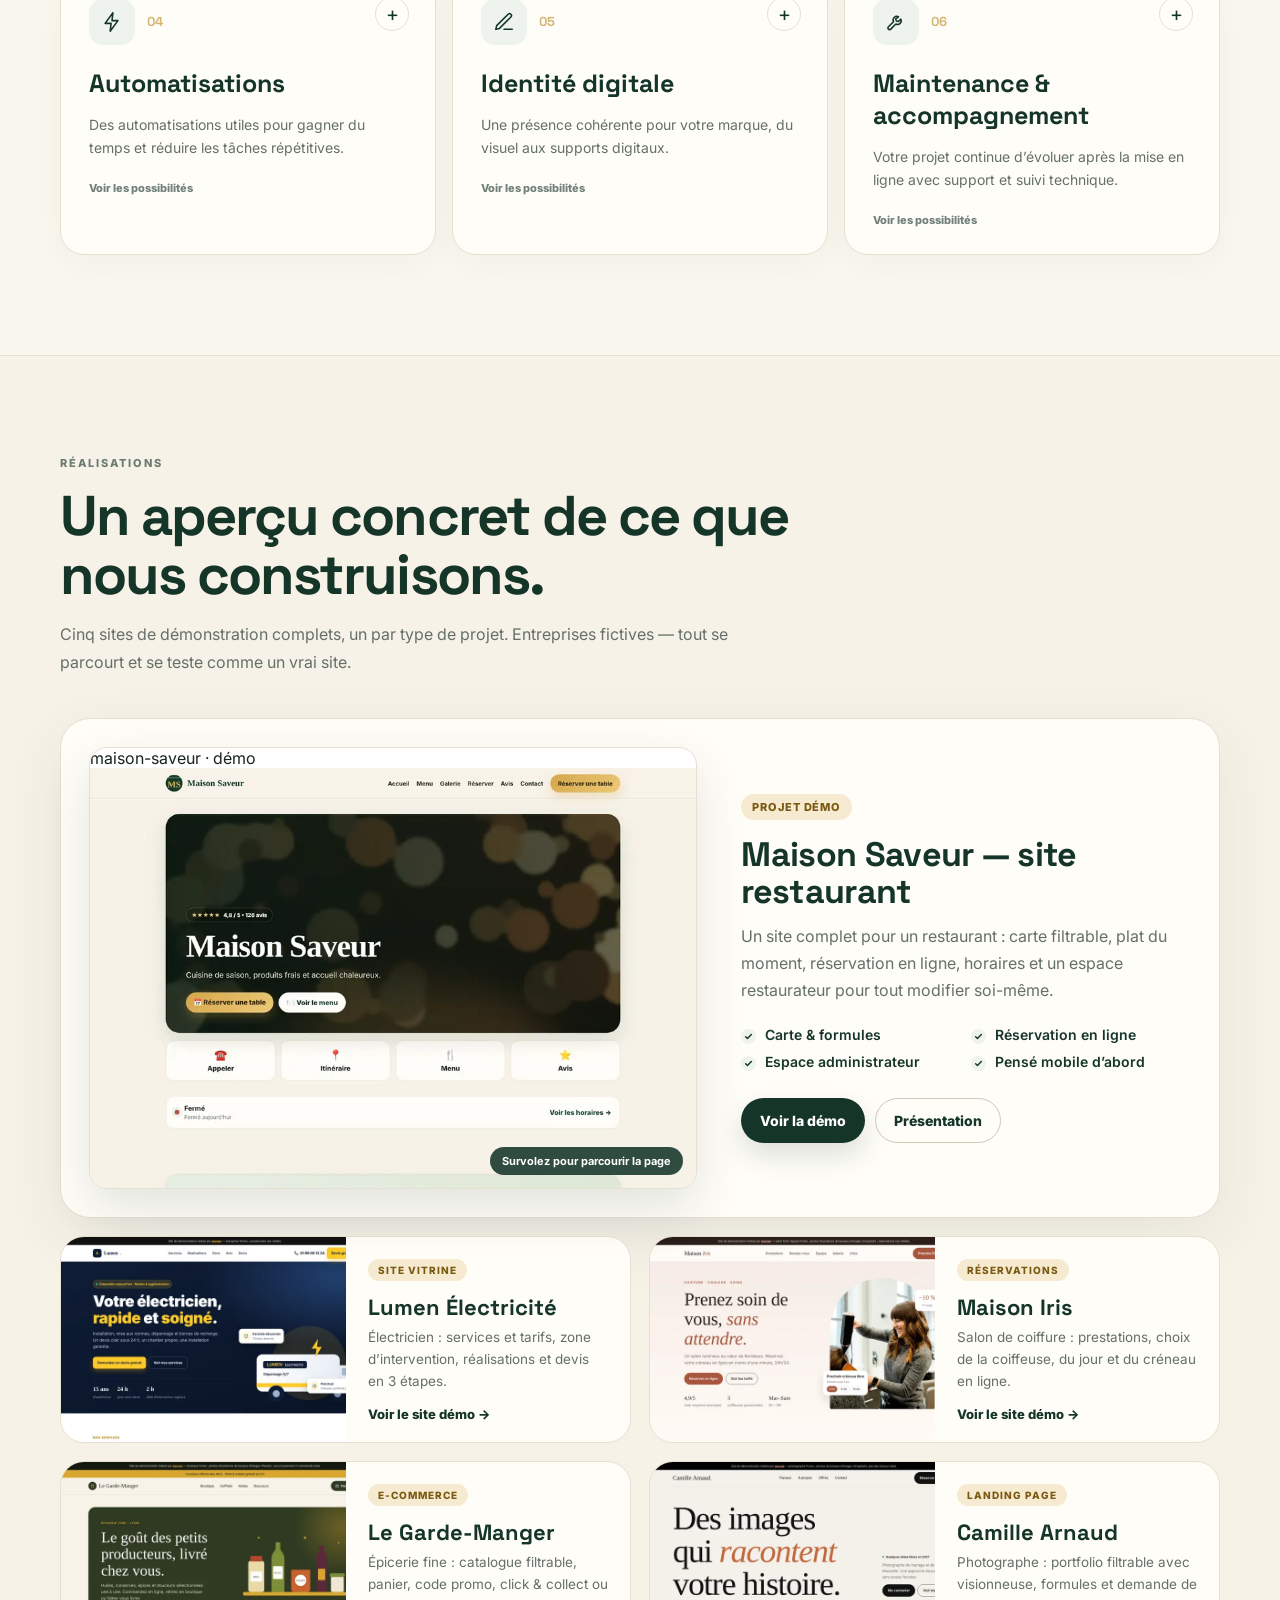
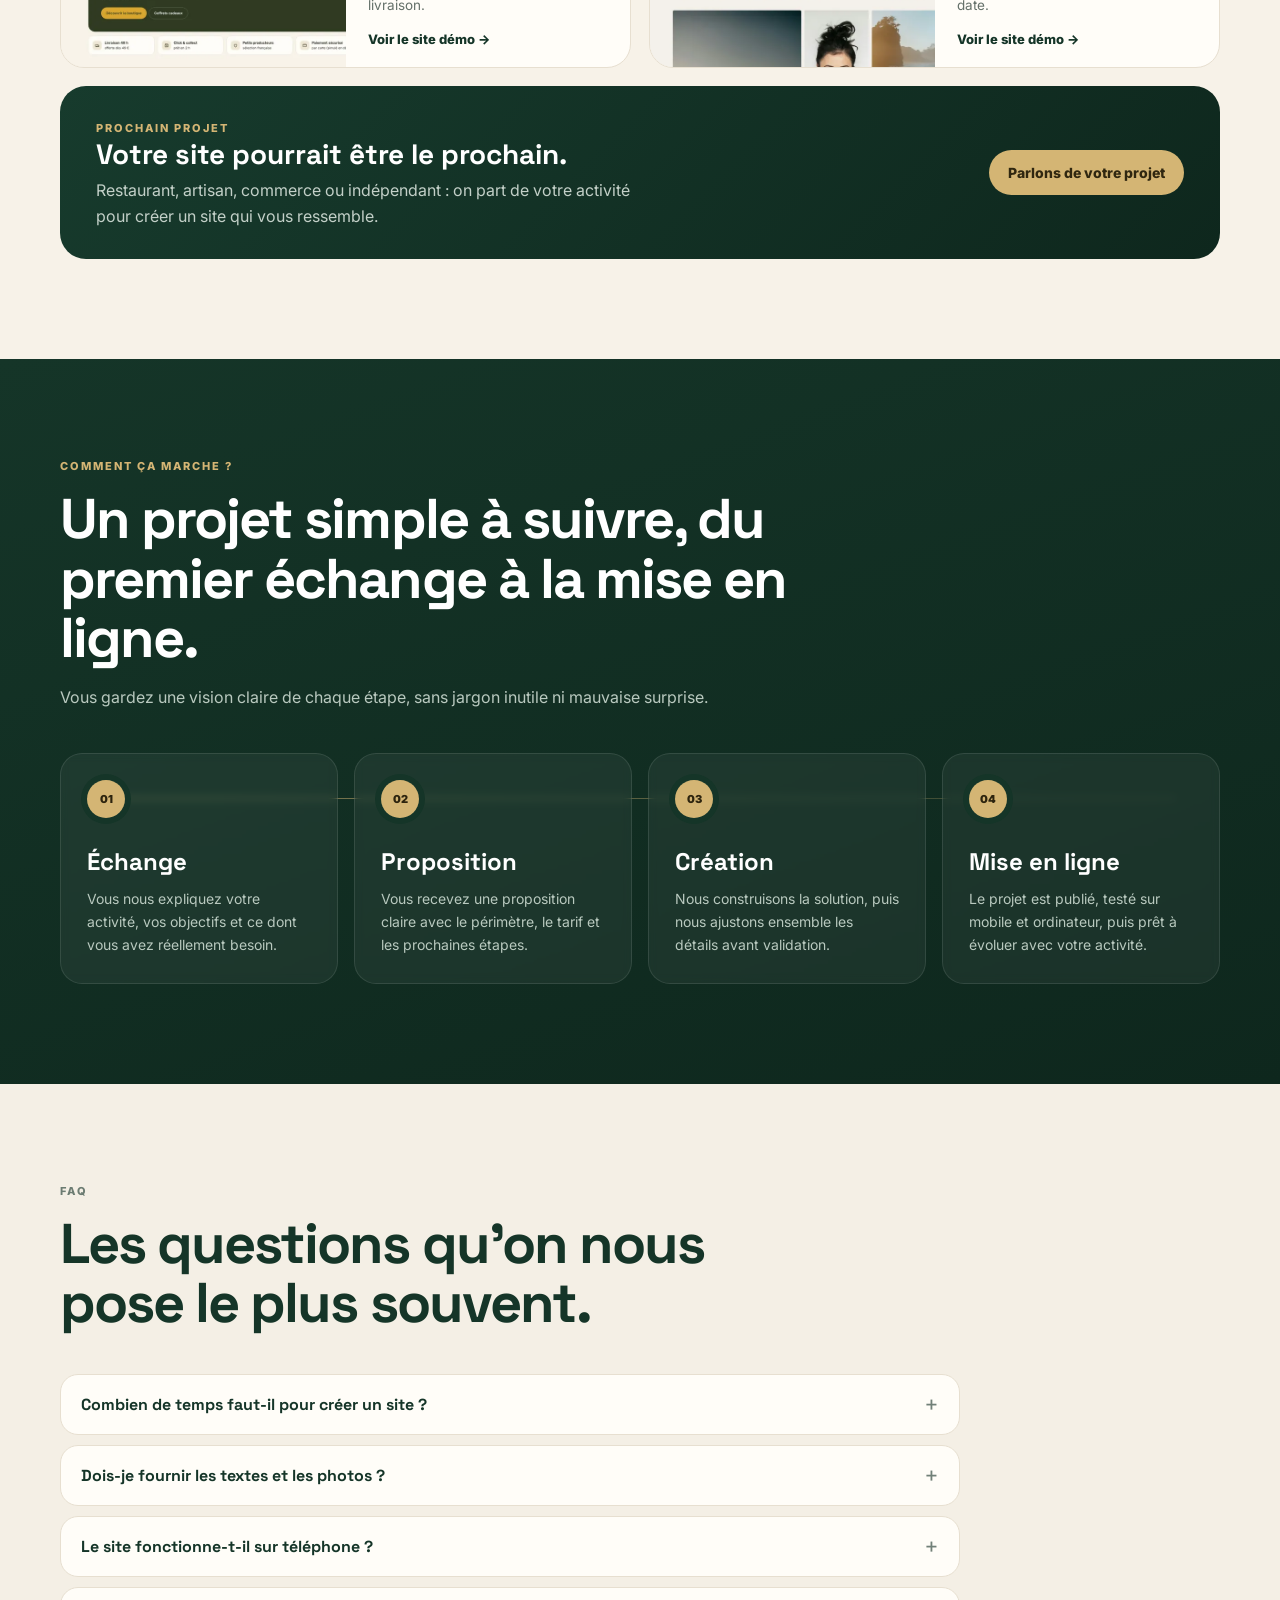
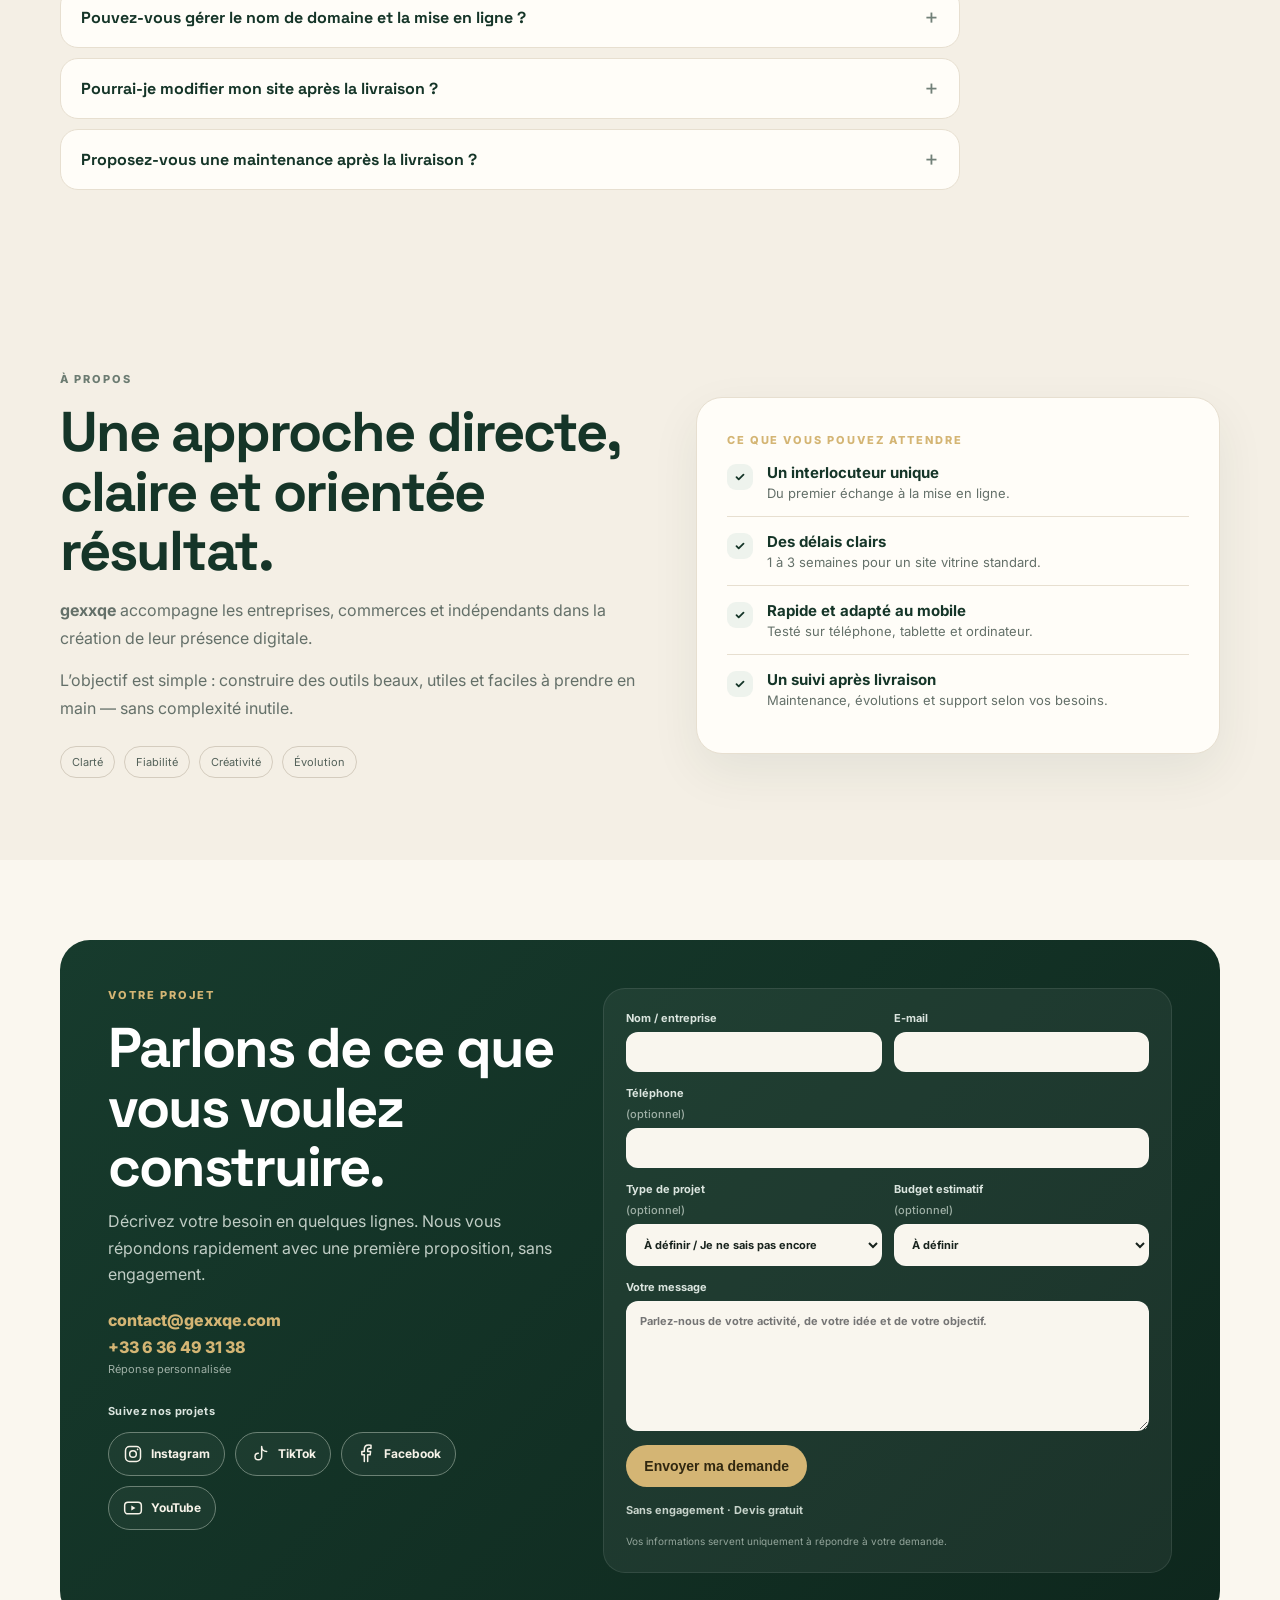
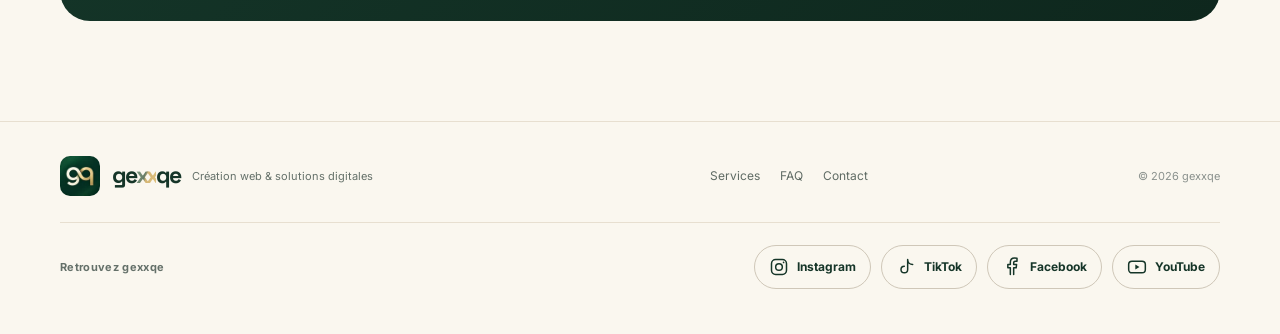
==== commit 24a251e5: "Restore the original gexxqe logo panel in the hero" ====
--- a/index.html
+++ b/index.html
@@ -44,7 +44,7 @@
   <link rel="preconnect" href="https://fonts.googleapis.com">
   <link rel="preconnect" href="https://fonts.gstatic.com" crossorigin>
   <link href="https://fonts.googleapis.com/css2?family=Inter:wght@400;500;600;700;800&family=Space+Grotesk:wght@500;600;700&display=swap" rel="stylesheet">
-  <link rel="stylesheet" href="styles.css?v=navigation-20261124">
+  <link rel="stylesheet" href="styles.css?v=hero-logo-20261124">
 </head>
 <body>
   <div class="noise" aria-hidden="true"></div>
@@ -86,19 +86,21 @@
           </div>
         </div>
 
-        <div class="hero-visual reveal">
-          <a class="device-stage" href="https://gexxqe.github.io/restaurant-template-pro/index.html" target="_blank" rel="noopener noreferrer" aria-label="Voir le site démo Maison Saveur (nouvel onglet)">
-            <div class="device-laptop">
-              <div class="device-bar" aria-hidden="true"><span class="dot"></span><span class="dot"></span><span class="dot"></span><span class="device-url">maison-saveur · démo</span></div>
-              <img src="demo-desktop.webp" width="1200" height="750" alt="Aperçu du site démo Maison Saveur sur ordinateur" fetchpriority="high" decoding="async">
-            </div>
-            <div class="device-phone">
-              <img src="demo-mobile.webp" width="360" height="779" alt="Le même site démo affiché sur mobile" decoding="async">
-            </div>
-            <span class="device-tag"><span class="device-tag-dot" aria-hidden="true"></span>Projet démo · Site restaurant</span>
-          </a>
-          <div class="orb orb-one" aria-hidden="true"></div>
-          <div class="orb orb-two" aria-hidden="true"></div>
+        <div class="hero-visual reveal" aria-hidden="true">
+          <div class="visual-card">
+            <div class="visual-top">
+              <span class="dot"></span><span class="dot"></span><span class="dot"></span>
+              <span class="browser-url">gexxqe.com</span>
+            </div>
+            <div class="visual-body">
+              <span class="visual-kicker">UNE IDENTITÉ QUI VOUS RESSEMBLE</span>
+              <div class="visual-logo"><img class="visual-brand-icon" src="logo-gq.png" width="80" height="80" alt=""><span>ge</span><span class="xx">xx</span><span>qe</span></div>
+              <p>Des idées. Des solutions. Du résultat.</p>
+              <div class="visual-lines"><i></i><i></i><i></i></div>
+            </div>
+          </div>
+          <div class="orb orb-one"></div>
+          <div class="orb orb-two"></div>
         </div>
       </div>
     </section>
--- a/styles.css
+++ b/styles.css
@@ -2,7 +2,7 @@
 *{box-sizing:border-box}html{scroll-behavior:smooth;scroll-padding-top:calc(var(--header-height) + 12px)}body{margin:0;background:var(--cream);color:var(--ink);font-family:Inter,system-ui,sans-serif;overflow-x:hidden}a{color:inherit;text-decoration:none}.shell{width:min(1160px,calc(100% - 40px));margin:auto}.noise{position:fixed;inset:0;pointer-events:none;opacity:.025;z-index:100;background-image:url("data:image/svg+xml,%3Csvg viewBox='0 0 180 180' xmlns='http://www.w3.org/2000/svg'%3E%3Cfilter id='n'%3E%3CfeTurbulence type='fractalNoise' baseFrequency='.85' numOctaves='2' stitchTiles='stitch'/%3E%3C/filter%3E%3Crect width='100%25' height='100%25' filter='url(%23n)' opacity='.55'/%3E%3C/svg%3E")}
 .site-header{position:sticky;top:0;z-index:50;background:rgba(250,247,239,.86);backdrop-filter:blur(18px);border-bottom:1px solid rgba(231,223,208,.75)}.nav-wrap{min-height:var(--header-height);display:flex;align-items:center;justify-content:space-between;gap:24px}.brand{display:flex;align-items:center;gap:14px}.wordmark{display:inline-flex;align-items:center;font-family:"Space Grotesk",Inter,system-ui,sans-serif;font-weight:700;font-size:31px;letter-spacing:-2px;color:var(--deep);line-height:1}.wordmark .xx{background:linear-gradient(110deg,var(--sage),#667c67 45%,var(--gold) 55%,#e0c37e);-webkit-background-clip:text;background-clip:text;color:transparent;letter-spacing:-4px}.brand-tag{font-size:11px;letter-spacing:.06em;color:var(--muted);border-left:1px solid var(--line);padding-left:14px}.nav{display:flex;align-items:center;gap:24px;font-size:14px;font-weight:650}.nav a:not(.nav-cta){color:#405047}.nav a:hover{color:var(--deep)}.nav-cta{padding:11px 16px;border-radius:999px;background:var(--deep);color:white}.menu-btn{display:none;border:0;background:none;font-size:24px;color:var(--deep)}
 .hero{position:relative;padding:92px 0 80px;min-height:720px;display:flex;align-items:center}.hero-grid{display:grid;grid-template-columns:1.06fr .94fr;gap:70px;align-items:center}.eyebrow{text-transform:uppercase;letter-spacing:.18em;font-size:11px;font-weight:800;color:#6c7c72;margin-bottom:16px}.eyebrow.gold{color:var(--gold)}h1,h2,h3{font-family:"Space Grotesk",Inter,system-ui,sans-serif}h1{font-size:clamp(46px,6.2vw,78px);line-height:.98;letter-spacing:-.045em;margin:0 0 24px;color:var(--deep)}h1 span{color:#5f795f}.hero-lead{font-size:18px;line-height:1.72;color:var(--muted);max-width:680px;margin:0}.hero-actions{display:flex;gap:12px;flex-wrap:wrap;margin-top:30px}.btn{display:inline-flex;align-items:center;justify-content:center;padding:13px 18px;border-radius:999px;font-weight:800;font-size:14px;transition:.25s ease;border:1px solid transparent}.btn:hover{transform:translateY(-2px)}.primary{background:var(--deep);color:white;box-shadow:0 12px 28px rgba(21,53,40,.15)}.secondary{background:transparent;border-color:#cfc7b8;color:var(--deep)}.gold-btn{background:var(--gold);color:#302710}.dark-outline{border-color:#557064;color:white}.full{width:100%}.hero-proof{display:grid;grid-template-columns:repeat(3,1fr);gap:12px;margin-top:46px}.hero-proof div{padding:14px 0;border-top:1px solid var(--line)}.hero-proof strong,.hero-proof span{display:block}.hero-proof strong{font-size:13px;color:var(--deep)}.hero-proof span{font-size:11px;color:var(--muted);margin-top:4px}
-.hero-visual{position:relative;min-height:500px;display:grid;place-items:center}.visual-card{width:min(100%,500px);aspect-ratio:1/.77;border-radius:28px;background:linear-gradient(145deg,#153528,#0c251b);box-shadow:0 36px 90px rgba(13,42,30,.24);overflow:hidden;position:relative;z-index:2;border:1px solid rgba(255,255,255,.08)}.visual-top{height:52px;border-bottom:1px solid rgba(255,255,255,.08);display:flex;align-items:center;padding:0 18px;gap:7px}.dot{width:8px;height:8px;border-radius:50%;background:#839187}.browser-url{margin-left:10px;font-size:10px;color:#91a096;letter-spacing:.08em}.visual-body{padding:58px 45px}.visual-kicker{font-size:9px;letter-spacing:.18em;color:#c5cfc8}.visual-logo{font-family:"Space Grotesk",Inter,system-ui,sans-serif;font-weight:700;font-size:70px;letter-spacing:-5px;color:#f4f1e8;margin:28px 0 10px}.visual-logo .xx{background:linear-gradient(110deg,var(--sage),#6f856e 44%,var(--gold) 56%,#e2c57f);-webkit-background-clip:text;background-clip:text;color:transparent}.visual-body p{color:#d7dfd9;margin:0;font-size:15px}.visual-lines{margin-top:42px;display:grid;gap:8px}.visual-lines i{height:1px;background:linear-gradient(90deg,var(--gold),transparent);display:block}.visual-lines i:nth-child(1){width:80%}.visual-lines i:nth-child(2){width:56%}.visual-lines i:nth-child(3){width:35%}.orb{position:absolute;border-radius:50%;filter:blur(0);opacity:.7}.orb-one{width:210px;height:210px;background:#d7c39b;right:-30px;top:20px}.orb-two{width:170px;height:170px;background:#a9bba7;left:-10px;bottom:10px}
+.hero-visual{position:relative;min-height:500px;display:grid;place-items:center}.visual-card{width:min(100%,500px);aspect-ratio:1/.77;min-height:min-content;border-radius:28px;background:linear-gradient(145deg,#153528,#0c251b);box-shadow:0 36px 90px rgba(13,42,30,.24);overflow:hidden;position:relative;z-index:2;border:1px solid rgba(255,255,255,.08)}.visual-top{height:52px;border-bottom:1px solid rgba(255,255,255,.08);display:flex;align-items:center;padding:0 18px;gap:7px}.dot{width:8px;height:8px;border-radius:50%;background:#839187}.browser-url{margin-left:10px;font-size:10px;color:#91a096;letter-spacing:.08em}.visual-body{padding:58px 45px}.visual-kicker{font-size:9px;letter-spacing:.18em;color:#c5cfc8}.visual-logo{font-family:"Space Grotesk",Inter,system-ui,sans-serif;font-weight:700;font-size:70px;letter-spacing:-5px;color:#f4f1e8;margin:28px 0 10px}.visual-logo .xx{background:linear-gradient(110deg,var(--sage),#6f856e 44%,var(--gold) 56%,#e2c57f);-webkit-background-clip:text;background-clip:text;color:transparent}.visual-body p{color:#d7dfd9;margin:0;font-size:15px}.visual-lines{margin-top:42px;display:grid;gap:8px}.visual-lines i{height:1px;background:linear-gradient(90deg,var(--gold),transparent);display:block}.visual-lines i:nth-child(1){width:80%}.visual-lines i:nth-child(2){width:56%}.visual-lines i:nth-child(3){width:35%}.orb{position:absolute;border-radius:50%;filter:blur(0);opacity:.7}.orb-one{width:210px;height:210px;background:#d7c39b;right:-30px;top:20px}.orb-two{width:170px;height:170px;background:#a9bba7;left:-10px;bottom:10px}
 .strip{border-top:1px solid var(--line);border-bottom:1px solid var(--line);background:#f7f2e8}.strip-grid{display:grid;grid-template-columns:repeat(5,1fr);padding:17px 0;text-align:center;gap:10px}.strip span{font-size:11px;text-transform:uppercase;letter-spacing:.11em;color:#778078}
 .section{padding:100px 0}.section-head{max-width:730px;margin-bottom:42px}.section-head h2,.about-copy h2,.contact-card h2{font-size:clamp(35px,5vw,56px);line-height:1.06;letter-spacing:-.035em;margin:0 0 16px;color:var(--deep)}.section-head p,.about-copy p{font-size:16px;line-height:1.75;color:var(--muted);margin:0}.cards{display:grid;gap:16px}.services-grid{grid-template-columns:repeat(3,1fr)}.service-card{background:var(--paper);border:1px solid var(--line);border-radius:24px;padding:28px;min-height:340px;box-shadow:0 10px 35px rgba(21,53,40,.04)}.service-number{display:block;color:var(--gold);font-family:"Space Grotesk",Inter,system-ui,sans-serif;font-weight:700;font-size:13px;margin-bottom:40px}.service-card h3{font-size:25px;margin:0 0 12px;color:var(--deep)}.service-card p{color:var(--muted);line-height:1.65;font-size:14px}.service-card ul,.price-card ul{list-style:none;padding:0;margin:24px 0 0;display:grid;gap:10px}.service-card li,.price-card li{font-size:13px;color:#4b5d52}.service-card li:before,.price-card li:before{content:"↗";color:var(--gold);margin-right:8px}
 .section-dark{background:var(--deep2);color:white}.section-head.light h2{color:white}.section-head.light p{color:#b8c5bd}.project-card{display:grid;grid-template-columns:1.1fr .9fr;background:#173b2d;border:1px solid rgba(255,255,255,.08);border-radius:28px;overflow:hidden}.project-preview{padding:32px;background:radial-gradient(circle at 30% 30%,#355c47,#173b2d 60%)}.project-browser{background:#f7f2e8;border-radius:18px;overflow:hidden;box-shadow:0 28px 70px rgba(0,0,0,.25);min-height:350px}.mini-header{height:58px;background:white;display:flex;align-items:center;padding:0 18px;gap:9px;color:var(--deep);font-weight:800}.mini-header span{margin-right:auto}.mini-header div{width:7px;height:7px;border-radius:50%;background:#d7d2c8}.mini-hero{padding:55px 38px;min-height:292px;background:linear-gradient(120deg,#f8f3e8,#e3ebdf);display:flex;flex-direction:column;justify-content:center}.mini-hero small{font-size:9px;letter-spacing:.18em;color:#917938}.mini-hero strong{font-family:"Space Grotesk",Inter,system-ui,sans-serif;color:var(--deep);font-size:35px;line-height:1.05;max-width:430px;margin:12px 0}.mini-hero span{font-size:11px;color:#6b756d}.project-copy{padding:44px;display:flex;flex-direction:column;justify-content:center}.tag{font-size:10px;text-transform:uppercase;letter-spacing:.16em;color:var(--gold)}.project-copy h3{font-size:35px;margin:12px 0;color:white}.project-copy p{color:#bdc9c1;line-height:1.7}.project-features{display:grid;grid-template-columns:1fr 1fr;gap:9px;margin:24px 0 28px;font-size:12px;color:#dce5df}
@@ -118,21 +118,6 @@
 @media(max-width:560px){.legal-wrap{padding:34px 22px;border-radius:22px}}
 
 /* ===== Visual refresh (2026-11-11) ===== */
-/* Hero: real project preview on laptop + phone */
-.device-stage{position:relative;display:block;width:100%;max-width:560px;padding:0 0 46px 0;z-index:2;transition:transform .5s ease}
-.device-stage:hover{transform:translateY(-4px)}
-.device-laptop{border-radius:18px;overflow:hidden;background:#0f2b20;border:1px solid rgba(21,53,40,.18);box-shadow:0 40px 90px rgba(13,42,30,.25)}
-.device-laptop img{display:block;width:100%;height:auto}
-.device-bar{height:34px;display:flex;align-items:center;gap:6px;padding:0 14px;background:#153528}
-.device-bar .dot{width:8px;height:8px;border-radius:50%;background:rgba(255,255,255,.28)}
-.device-url{margin-left:10px;font-size:10px;letter-spacing:.04em;color:#c9d4cd;background:rgba(255,255,255,.08);padding:4px 10px;border-radius:999px}
-.device-phone{position:absolute;right:-18px;bottom:0;width:31%;border-radius:26px;padding:6px;background:#0f2b20;box-shadow:0 30px 60px rgba(13,42,30,.35);border:1px solid rgba(255,255,255,.08)}
-.device-phone img{display:block;width:100%;height:auto;border-radius:20px}
-.device-tag{position:absolute;left:18px;bottom:8px;display:inline-flex;align-items:center;gap:8px;background:var(--paper);border:1px solid var(--line);border-radius:999px;padding:9px 14px;font-size:12px;font-weight:700;color:var(--deep);box-shadow:0 12px 30px rgba(21,53,40,.12)}
-.device-tag-dot{width:8px;height:8px;border-radius:50%;background:var(--gold);box-shadow:0 0 0 4px rgba(212,181,116,.25)}
-.hero-visual .orb-one{right:-40px;top:-10px}
-.hero-visual .orb-two{left:-30px;bottom:30px}
-
 /* Services: icons, compact cards */
 .service-card summary{min-height:0;padding:26px 28px}
 .service-top{display:flex;align-items:center;gap:12px;margin-bottom:22px}
@@ -191,7 +176,6 @@
 .about-card li span{display:block;color:var(--muted);font-size:13px;margin-top:3px}
 
 @media(max-width:900px){
-  .device-stage{max-width:520px;margin:0 auto}
   .work-card{grid-template-columns:1fr;gap:26px;padding:20px}
   .work-scroll{height:340px}
   .work-preview:hover .work-scroll img,.work-preview:focus-visible .work-scroll img{transform:translateY(calc(-100% + 340px))}
@@ -203,16 +187,13 @@
   .hero-proof{grid-template-columns:repeat(3,1fr);gap:8px;margin-top:30px}
   .hero-proof div{padding:10px 0}
   .hero-proof span{font-size:10px}
-  .hero-visual{min-height:0}
-  .device-phone{right:-4px;width:33%}
-  .device-tag{left:8px;font-size:11px;padding:8px 12px}
   .work-features{grid-template-columns:1fr}
   .work-scroll{height:300px}
   .work-preview:hover .work-scroll img,.work-preview:focus-visible .work-scroll img{transform:translateY(calc(-100% + 300px))}
   .work-hint{display:none}
   .about-card{padding:22px}
 }
-@media(prefers-reduced-motion:reduce){.work-scroll img{transition:none}.device-stage,.service-card{transition:none}}
+@media(prefers-reduced-motion:reduce){.work-scroll img{transition:none}.service-card{transition:none}}
 
 /* Demo grid in Réalisations (2026-11-11) */
 .demo-grid{display:grid;grid-template-columns:repeat(2,1fr);gap:18px;margin-top:18px}
@@ -229,3 +210,9 @@
 .demo-card:hover .demo-link span{display:inline-block;transform:translateX(3px)}
 @media(max-width:1000px){.demo-grid{grid-template-columns:1fr}}
 @media(max-width:560px){.demo-card{grid-template-columns:1fr}.demo-shot{aspect-ratio:16/10}}
+
+@media (max-width: 380px) {
+  .visual-body { padding-inline: 20px; }
+  .visual-logo { font-size: 47px; }
+  .visual-brand-icon { width: 54px; height: 54px; }
+}
